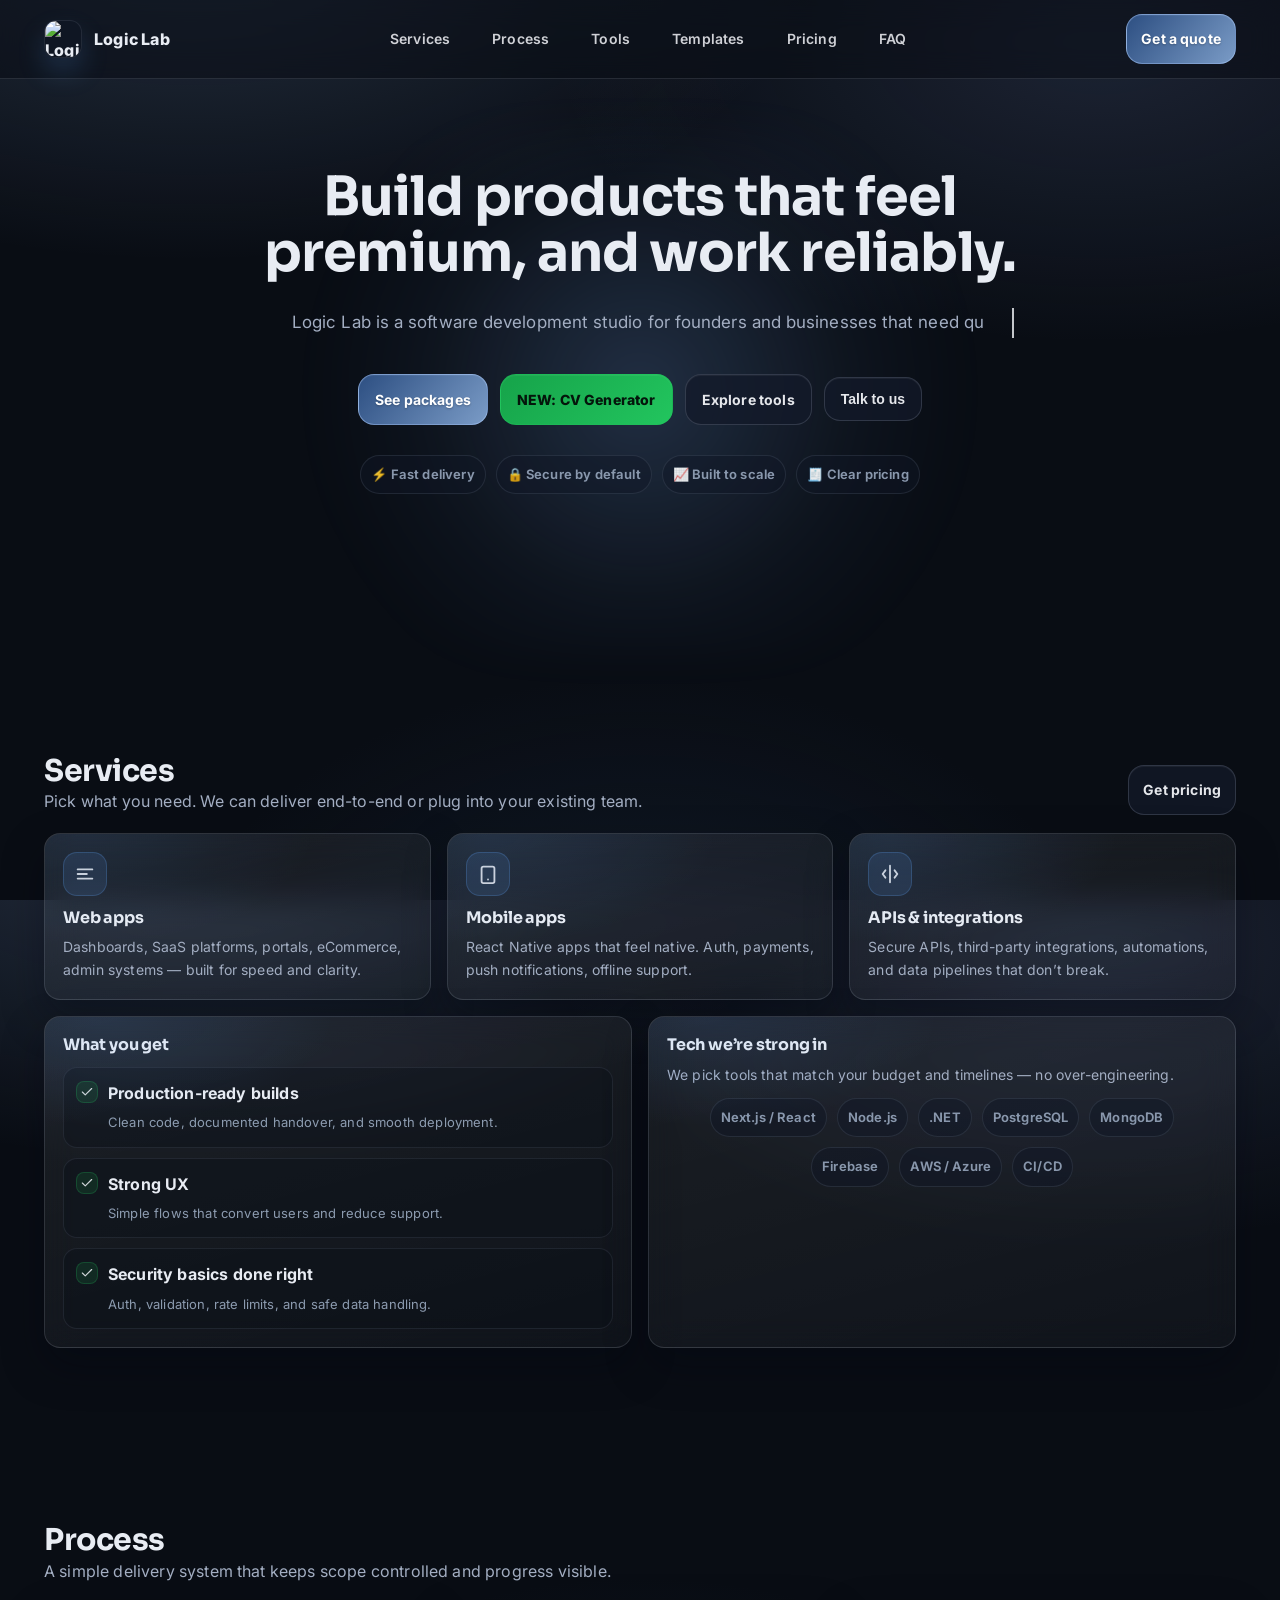
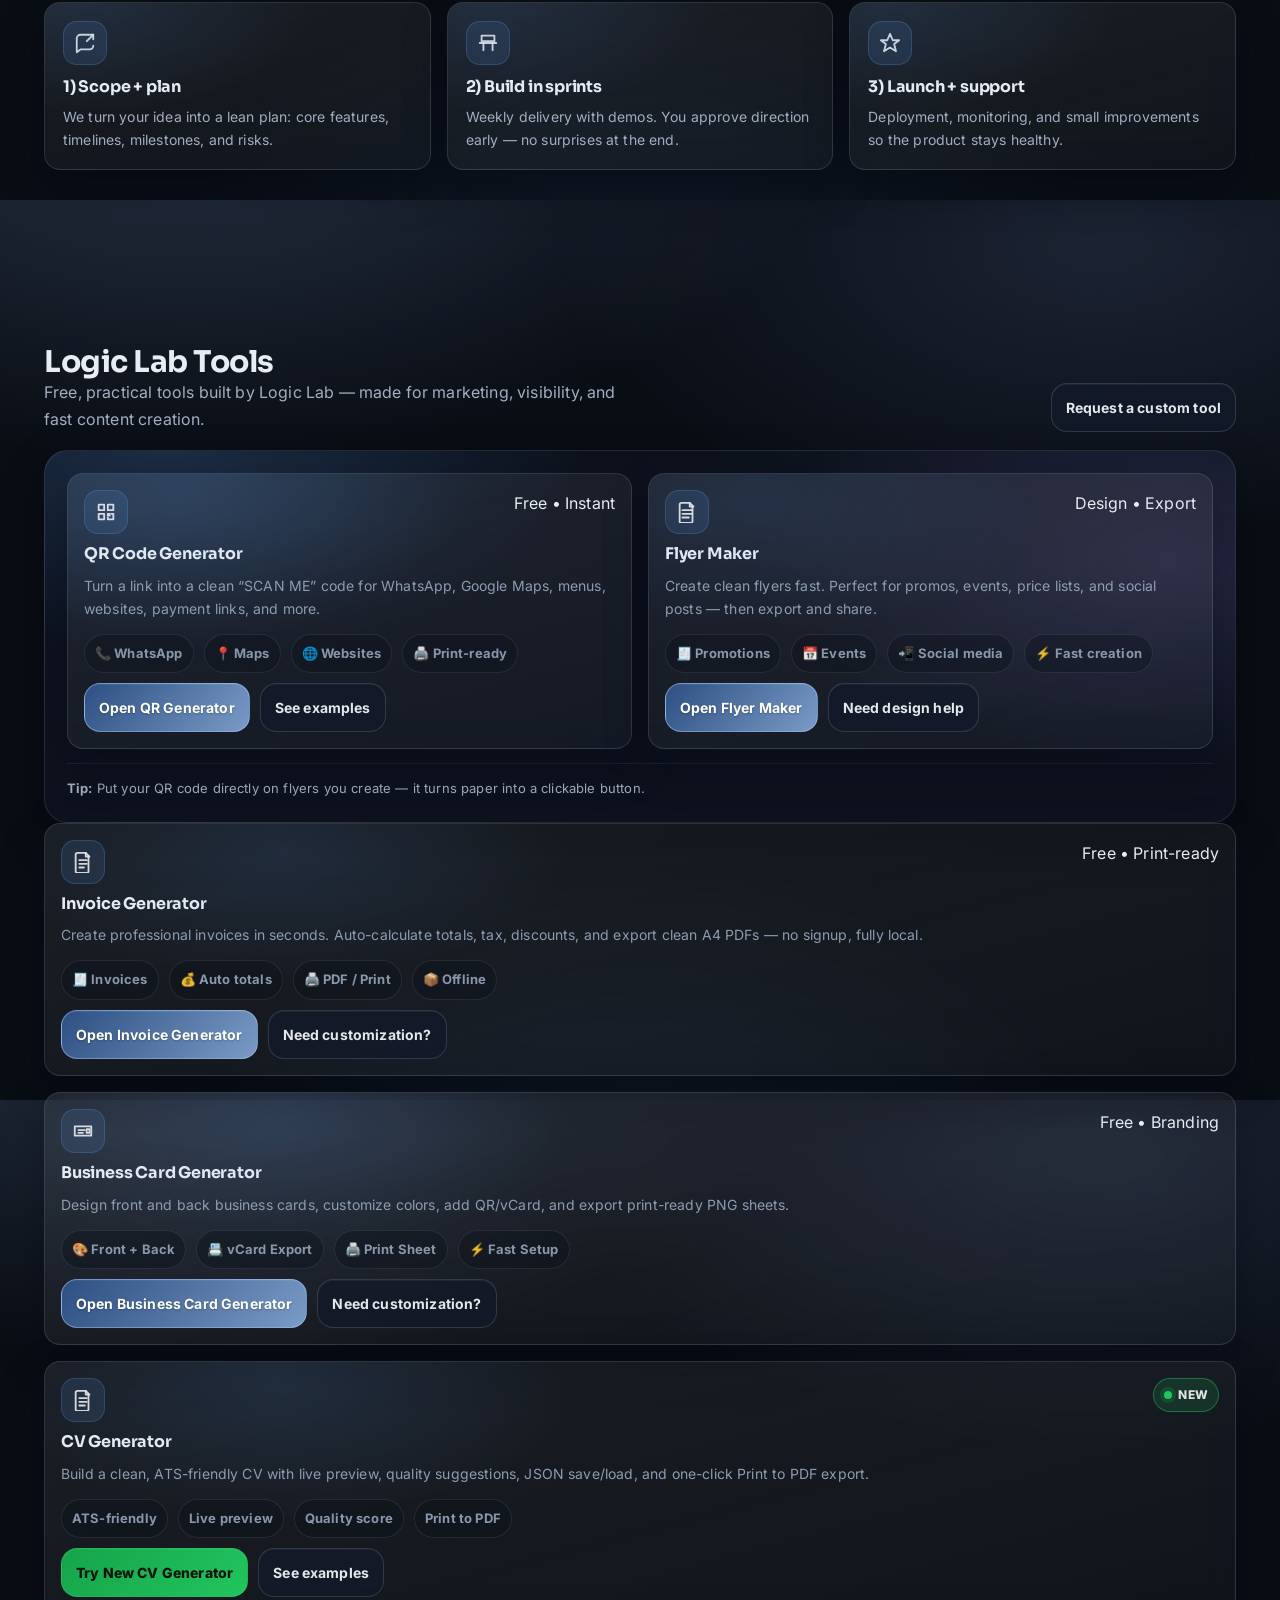
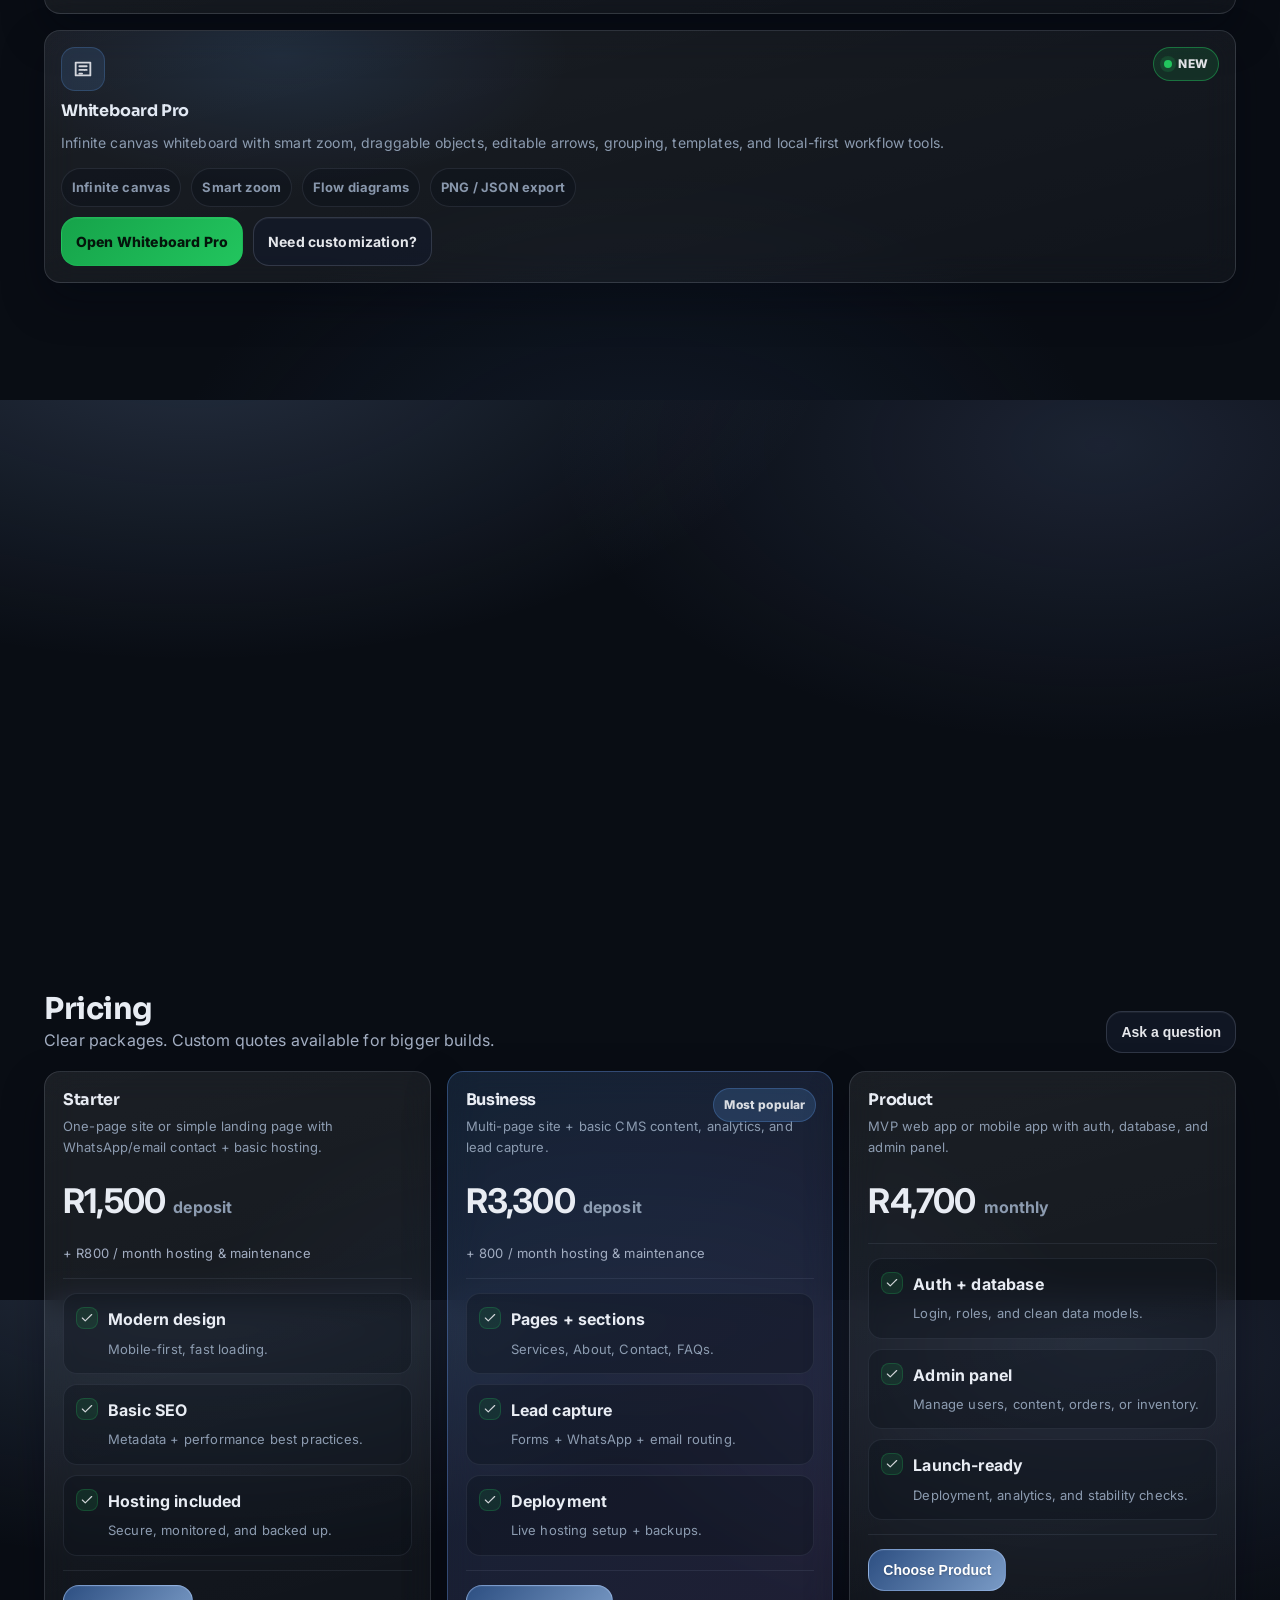
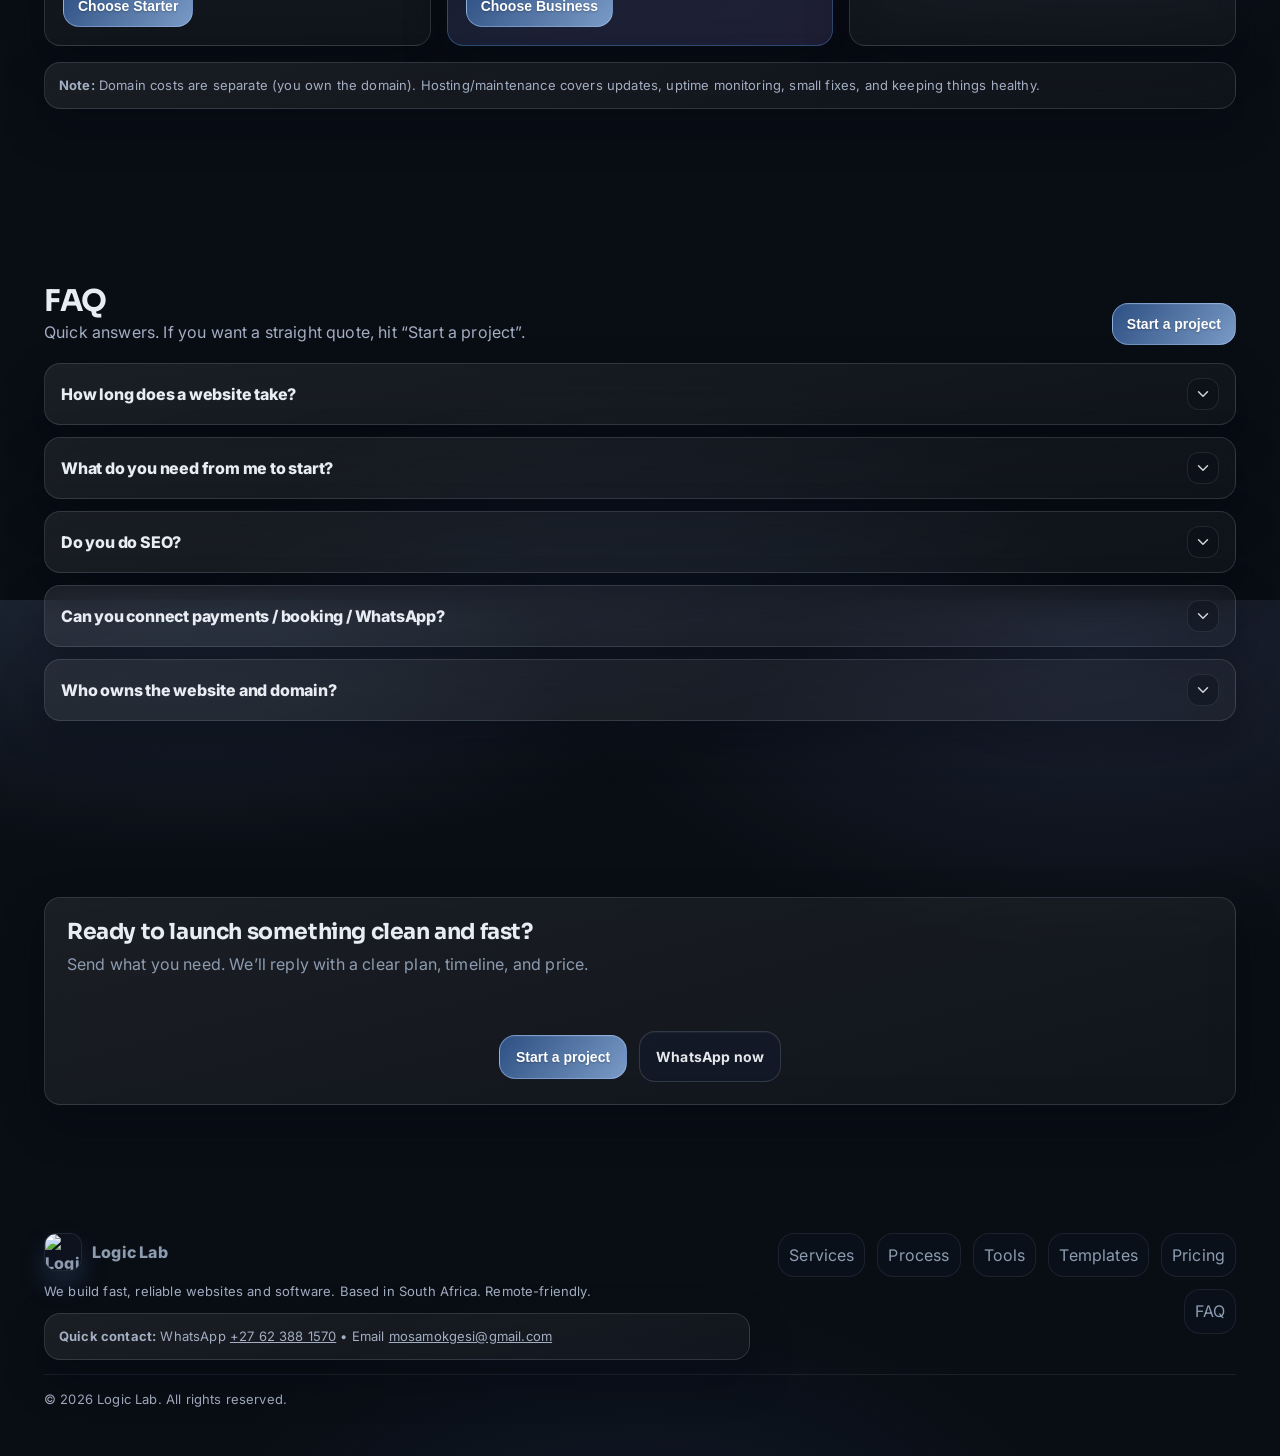
==== index.html @ 84f8769a "index" ====
<!doctype html>
<html lang="en">
<head>
  <meta charset="UTF-8" />
  <meta name="viewport" content="width=device-width, initial-scale=1" />
  <meta name="theme-color" content="#0b0f19" />
  <title>Logic Lab | Software Development Studio</title>

  <link rel="icon" type="image/png" href="favicon.ico">

  <!-- Google AdSense (MERGED) -->
  <script async src="https://pagead2.googlesyndication.com/pagead/js/adsbygoogle.js?client=ca-pub-5622407838304076"
    crossorigin="anonymous"></script>

  <meta name="description" content="Logic Lab is a software development studio building fast, reliable web and mobile products for growing businesses." />

  <!-- Open Graph -->
  <meta property="og:title" content="Logic Lab | Software Development Studio" />
  <meta property="og:description" content="We build fast, reliable web and mobile products for growing businesses." />
  <meta property="og:type" content="website" />
  <script>document.documentElement.classList.add('js');</script>

  <style>
    :root{
      --bg:#0b0f19;
      --card:#111827;
      --muted:#94a3b8;
      --text:#e5e7eb;
      --soft:#1f2937;
      --brand:#60a5fa;
      --brand2:#a78bfa;
      --ok:#22c55e;
      --warn:#f59e0b;
      --danger:#ef4444;
      --ring: rgba(96,165,250,.45);
      --shadow: 0 18px 40px rgba(0,0,0,.35);
      --shadow2: 0 10px 25px rgba(0,0,0,.28);
      --radius: 18px;
      --radius2: 24px;
      --max: 1120px;
    }

    *{box-sizing:border-box}
    html,body{height:100%}
    body{
      margin:0;
      font-family: ui-sans-serif, system-ui, -apple-system, Segoe UI, Roboto, Helvetica, Arial, "Apple Color Emoji", "Segoe UI Emoji";
      background:
        radial-gradient(1200px 700px at 10% -10%, rgba(96,165,250,.25), transparent 60%),
        radial-gradient(900px 600px at 110% 10%, rgba(167,139,250,.22), transparent 55%),
        radial-gradient(900px 600px at 50% 120%, rgba(34,197,94,.10), transparent 55%),
        var(--bg);
      color:var(--text);
      line-height:1.4;
      overflow-x:hidden;
    }

    a{color:inherit; text-decoration:none}
    .container{max-width:var(--max); margin:0 auto; padding:0 20px}

    /* Top bar */
    header{
      position:sticky; top:0; z-index:50;
      backdrop-filter: blur(12px);
      background: rgba(11,15,25,.55);
      border-bottom: 1px solid rgba(148,163,184,.12);
    }
    .nav{
      display:flex; align-items:center; justify-content:space-between;
      height:72px;
    }
    .brand{
      display:flex; align-items:center; gap:12px;
      font-weight:800;
      letter-spacing:.2px;
    }

    /* image logo (Logiclab.png) */
    .logo{
      width:38px; height:38px;
      border-radius:12px;
      overflow:hidden;
      display:block;
      box-shadow: 0 14px 28px rgba(96,165,250,.18);
      background: rgba(17,24,39,.55);
      border: 1px solid rgba(148,163,184,.14);
      object-fit: cover;
    }

    .navlinks{display:flex; align-items:center; gap:18px; color:rgba(229,231,235,.9)}
    .navlinks a{
      font-weight:600; font-size:14px;
      padding:10px 12px;
      border-radius:12px;
      transition: background .2s ease, color .2s ease;
    }
    .navlinks a:hover{background: rgba(148,163,184,.10)}
    .actions{display:flex; align-items:center; gap:10px}
    .btn{
      display:inline-flex; align-items:center; justify-content:center;
      gap:10px;
      padding:12px 14px;
      border-radius:14px;
      border:1px solid rgba(148,163,184,.18);
      background: rgba(17,24,39,.55);
      color:var(--text);
      font-weight:700;
      font-size:14px;
      cursor:pointer;
      transition: transform .12s ease, box-shadow .2s ease, border-color .2s ease, background .2s ease;
      user-select:none;
      -webkit-tap-highlight-color: transparent;
    }
    .btn:hover{transform: translateY(-1px); box-shadow: var(--shadow2); border-color: rgba(96,165,250,.35)}
    .btn:focus{outline:none; box-shadow: 0 0 0 4px var(--ring)}
    .btn.primary{
      border-color: rgba(96,165,250,.45);
      background: linear-gradient(135deg, #2563eb, #7c3aed);
      color: #ffffff;
      text-shadow: 0 1px 2px rgba(0,0,0,.25);
    }
    .btn.new{
      border-color: rgba(34,197,94,.45);
      background: linear-gradient(135deg, #16a34a, #22c55e);
      color:#04150b;
      font-weight:800;
    }
    .new-badge{
      display:inline-flex;
      align-items:center;
      gap:6px;
      padding:6px 10px;
      border-radius:999px;
      border:1px solid rgba(34,197,94,.45);
      background: rgba(34,197,94,.14);
      color: rgba(229,231,235,.98);
      font-weight:800;
      font-size:12px;
      letter-spacing:.2px;
    }
    .new-badge::before{
      content:"";
      width:8px;
      height:8px;
      border-radius:999px;
      background: var(--ok);
      box-shadow: 0 0 0 4px rgba(34,197,94,.16);
    }
    .hamburger{display:none}

    /* Hero */
    .hero{padding:72px 0 44px}
    .hero-copy{
      max-width:900px;
      margin:0 auto;
      display:flex;
      flex-direction:column;
      align-items:center;
      text-align:center;
    }
    .kicker{
      display:inline-flex; align-items:center; gap:10px;
      padding:8px 12px;
      border:1px solid rgba(148,163,184,.16);
      border-radius:999px;
      background: rgba(17,24,39,.55);
      color: rgba(229,231,235,.92);
      font-weight:700;
      font-size:13px;
      width:fit-content;
      margin-bottom:20px;
    }
    .dot{
      width:8px; height:8px; border-radius:999px;
      background: var(--ok);
      box-shadow: 0 0 0 4px rgba(34,197,94,.12);
    }
    .hero-copy h1{
      margin:0;
      font-size: clamp(34px, 4.4vw, 54px);
      line-height:1.05;
      letter-spacing: -0.8px;
      width:100%;
      max-width:22ch;
      text-align:center;
    }
    .hero-copy .lead{
      margin:26px 0 0;
      font-size: 16px;
      color: rgba(148,163,184,.95);
      max-width: 68ch;
      width:100%;
      text-align:center;
    }
    .hero-cta{
      margin-top:36px;
      display:flex;
      flex-wrap:wrap;
      gap:12px;
      align-items:center;
      justify-content:center;
      width:100%;
    }
    .hero-cta .btn{padding:13px 16px}
    .js .hero-copy h1,
    .js .hero-copy .lead{
      visibility:hidden;
    }
    .js .hero-copy.typing-started h1{
      visibility:visible;
    }
    .js .hero-copy.lead-typing-started .lead{
      visibility:visible;
    }
    .typing-caret{
      border-right: 2px solid rgba(229,231,235,.85);
      padding-right: 2px;
      animation: caretBlink .9s step-end infinite;
    }
    @keyframes caretBlink{
      0%, 49%{ border-right-color: rgba(229,231,235,.85); }
      50%, 100%{ border-right-color: transparent; }
    }
    .trust{
      margin-top:30px;
      display:flex; flex-wrap:wrap; gap:10px;
      justify-content:center;
      width:100%;
      color: rgba(148,163,184,.92);
      font-weight:650;
      font-size:13px;
    }
    .chip{
      padding:8px 10px;
      border:1px solid rgba(148,163,184,.14);
      border-radius:999px;
      background: rgba(17,24,39,.45);
    }
    /* Sections */
    section{padding:56px 0}
    .section-head{display:flex; align-items:flex-end; justify-content:space-between; gap:16px; margin-bottom:18px}
    .section-head h2{margin:0; font-size: clamp(22px, 3vw, 30px); letter-spacing:-.5px}
    .section-head p{margin:0; color: rgba(148,163,184,.95); max-width:60ch}

    .grid-3{
      display:grid;
      grid-template-columns: repeat(3, 1fr);
      gap:16px;
    }
    .grid-2{display:grid; grid-template-columns: 1fr 1fr; gap:16px}

    .card{
      border-radius: var(--radius);
      border:1px solid rgba(148,163,184,.14);
      background: rgba(17,24,39,.55);
      box-shadow: var(--shadow2);
      padding:18px;
      position:relative;
      overflow:hidden;
    }
    .card:before{
      content:"";
      position:absolute; inset:-1px;
      background: radial-gradient(420px 200px at 10% 0%, rgba(96,165,250,.12), transparent 55%);
      pointer-events:none;
    }

    .icon{
      width:44px; height:44px;
      border-radius:14px;
      display:grid; place-items:center;
      background: rgba(96,165,250,.12);
      border: 1px solid rgba(96,165,250,.22);
      margin-bottom:12px;
    }
    .icon svg{width:22px; height:22px; fill:none; stroke: rgba(229,231,235,.9); stroke-width:2; stroke-linecap:round; stroke-linejoin:round}
    .card h3{margin:0 0 8px; font-size:16px; letter-spacing:-.2px}
    .card p{margin:0; color: rgba(148,163,184,.95); font-size:14px}

    .list{display:grid; gap:10px; margin-top:12px;}
    .li{
      display:flex; gap:10px; align-items:flex-start;
      padding:12px;
      border-radius: 14px;
      border:1px solid rgba(148,163,184,.12);
      background: rgba(11,15,25,.35);
    }
    .check{
      width:22px; height:22px;
      border-radius: 8px;
      display:grid; place-items:center;
      background: rgba(34,197,94,.12);
      border: 1px solid rgba(34,197,94,.22);
      flex: 0 0 auto;
      margin-top:1px;
    }
    .check svg{width:14px; height:14px; fill:none; stroke: rgba(229,231,235,.9); stroke-width:2; stroke-linecap:round; stroke-linejoin:round}
    .li b{display:block; margin-bottom:2px}
    .li span{color: rgba(148,163,184,.95); font-size:13px}

    /* Tools section */
    .tools-wrap{
      border-radius: var(--radius2);
      border: 1px solid rgba(148,163,184,.16);
      background:
        radial-gradient(700px 340px at 10% 0%, rgba(96,165,250,.18), transparent 60%),
        radial-gradient(700px 340px at 95% 30%, rgba(167,139,250,.16), transparent 60%),
        rgba(17,24,39,.55);
      box-shadow: var(--shadow);
      padding: 22px;
      overflow:hidden;
      position:relative;
    }
    .tool-card{
      border-radius: var(--radius2);
      border: 1px solid rgba(148,163,184,.14);
      background: rgba(11,15,25,.40);
      padding: 16px;
      display:flex;
      flex-direction:column;
      gap: 10px;
      position:relative;
      overflow:hidden;
      min-height: 220px;
    }
    .tool-card:before{
      content:"";
      position:absolute; inset:-1px;
      background: radial-gradient(480px 220px at 20% 10%, rgba(96,165,250,.12), transparent 60%);
      pointer-events:none;
    }
    .tool-top{
      display:flex; align-items:flex-start; justify-content:space-between; gap:12px;
      position:relative; z-index:1;
    }
    .tool-ico{
      width:44px; height:44px;
      border-radius:14px;
      display:grid; place-items:center;
      background: rgba(96,165,250,.12);
      border: 1px solid rgba(96,165,250,.22);
      flex: 0 0 auto;
    }
    .tool-ico svg{width:22px; height:22px; fill:none; stroke: rgba(229,231,235,.92); stroke-width:2; stroke-linecap:round; stroke-linejoin:round}
    .tool-title{margin:0; font-size:16px; letter-spacing:-.2px}
    .tool-desc{margin:0; color: rgba(148,163,184,.95); font-size:14px; position:relative; z-index:1}
    .tool-meta{
      display:flex; flex-wrap:wrap; gap:10px;
      color: rgba(148,163,184,.92);
      font-weight:700;
      font-size:13px;
      position:relative; z-index:1;
      margin-top: 4px;
    }
    .tool-pill{
      padding:8px 10px;
      border:1px solid rgba(148,163,184,.14);
      border-radius:999px;
      background: rgba(11,15,25,.35);
    }
    .tool-actions{
      display:flex; flex-wrap:wrap; gap:10px;
      margin-top:auto;
      position:relative; z-index:1;
    }

    /* Pricing */
    .pricing{display:grid; grid-template-columns: repeat(3, 1fr); gap:16px;}
    .price{
      padding:18px;
      border-radius: var(--radius2);
      border: 1px solid rgba(148,163,184,.14);
      background: rgba(17,24,39,.55);
      box-shadow: var(--shadow);
      position:relative;
      overflow:hidden;
    }
    .price.featured{
      border-color: rgba(96,165,250,.32);
      background: linear-gradient(135deg, rgba(96,165,250,.14), rgba(167,139,250,.14));
    }
    .badge{
      position:absolute;
      top:16px; right:16px;
      padding:6px 10px;
      border-radius: 999px;
      background: rgba(96,165,250,.18);
      border:1px solid rgba(96,165,250,.26);
      font-weight:800;
      font-size:12px;
      color: rgba(229,231,235,.95);
    }
    .price h3{margin:0 0 6px; font-size:16px}
    .price p{margin:0 0 14px; color: rgba(148,163,184,.95); font-size:13px}
    .money{display:flex; align-items:baseline; gap:8px; margin:0 0 14px}
    .money strong{font-size:34px; letter-spacing:-.8px}
    .money em{font-style:normal; color: rgba(148,163,184,.95); font-weight:700}
    .divider{height:1px; background: rgba(148,163,184,.12); margin:14px 0}

    /* FAQ */
    details{
      border-radius: var(--radius);
      border:1px solid rgba(148,163,184,.14);
      background: rgba(17,24,39,.50);
      box-shadow: var(--shadow2);
      padding: 14px 16px;
    }
    details + details{margin-top:12px}
    summary{
      cursor:pointer;
      list-style:none;
      display:flex;
      align-items:center;
      justify-content:space-between;
      gap:12px;
      font-weight:800;
      letter-spacing:-.2px;
    }
    summary::-webkit-details-marker{display:none}
    .faq-a{
      margin-top:10px;
      color: rgba(148,163,184,.95);
      font-size:14px;
      line-height:1.55;
    }
    .chev{
      width:32px; height:32px;
      border-radius:12px;
      display:grid; place-items:center;
      border:1px solid rgba(148,163,184,.14);
      background: rgba(11,15,25,.35);
      flex:0 0 auto;
      transition: transform .2s ease;
    }
    details[open] .chev{transform: rotate(180deg)}

    /* CTA */
    .cta{
      border-radius: var(--radius2);
      border: 1px solid rgba(148,163,184,.16);
      background:
        radial-gradient(700px 340px at 10% 0%, rgba(96,165,250,.20), transparent 60%),
        radial-gradient(700px 340px at 95% 20%, rgba(167,139,250,.18), transparent 60%),
        rgba(17,24,39,.55);
      box-shadow: var(--shadow);
      padding: 22px;
      display:flex;
      gap:18px;
      align-items:center;
      justify-content:space-between;
      flex-wrap:wrap;
    }
    .cta h2{margin:0; font-size:22px; letter-spacing:-.4px}
    .cta p{margin:6px 0 0; color: rgba(148,163,184,.95); max-width:60ch}

    /* Contact modal */
    .backdrop{position:fixed; inset:0; background: rgba(0,0,0,.55); display:none; align-items:center; justify-content:center; padding: 18px; z-index: 100;}
    .modal{width:min(560px, 100%); border-radius: var(--radius2); border: 1px solid rgba(148,163,184,.18); background: rgba(11,15,25,.92); box-shadow: var(--shadow); overflow:hidden;}
    .modal-top{padding:14px 16px; display:flex; align-items:center; justify-content:space-between; border-bottom: 1px solid rgba(148,163,184,.12); background: rgba(17,24,39,.55);}
    .modal-top b{font-size:14px}
    .modal-body{padding:16px}
    form{display:grid; gap:12px;}
    label{font-weight:700; font-size:13px; color: rgba(229,231,235,.9)}
    input, textarea, select{width:100%; padding:12px 12px; border-radius: 14px; border: 1px solid rgba(148,163,184,.18); background: rgba(17,24,39,.45); color: var(--text); font-size:14px; outline:none;}
    input:focus, textarea:focus, select:focus{box-shadow: 0 0 0 4px var(--ring); border-color: rgba(96,165,250,.35)}
    textarea{min-height:120px; resize:vertical}
    .modal-actions{display:flex; gap:10px; flex-wrap:wrap}

    /* Mobile menu */
    .menu-sheet{position:fixed; inset:0; display:none; z-index: 90;}
    .menu-sheet .shade{position:absolute; inset:0; background: rgba(0,0,0,.55);}
    .menu-sheet .panel{
      position:absolute; top:0; right:0; height:100%;
      width:min(380px, 88vw);
      border-left: 1px solid rgba(148,163,184,.14);
      background: rgba(11,15,25,.92);
      backdrop-filter: blur(12px);
      padding: 14px;
      display:flex;
      flex-direction:column;
      gap:10px;
      box-shadow: var(--shadow);
    }
    .menu-head{display:flex; align-items:center; justify-content:space-between; padding: 10px 8px; border-bottom: 1px solid rgba(148,163,184,.12);}
    .menu-links{display:grid; gap:10px; padding: 8px}
    .menu-links a{padding: 12px 12px; border-radius: 14px; border:1px solid rgba(148,163,184,.12); background: rgba(17,24,39,.40); font-weight:800; color: rgba(229,231,235,.95);}
    .menu-links a:hover{border-color: rgba(96,165,250,.30)}
    .menu-actions{display:flex; flex-wrap:wrap; gap:10px; padding: 8px}

    /* Footer */
    footer{padding:40px 0 46px; color: rgba(148,163,184,.95)}
    .footer-grid{display:grid; grid-template-columns: 1.2fr .8fr; gap:16px; align-items:start}
    .small{font-size:13px; color: rgba(148,163,184,.92)}
    .footlinks{display:flex; gap:12px; flex-wrap:wrap; justify-content:flex-end}
    .footlinks a{padding:8px 10px; border-radius:12px; border:1px solid rgba(148,163,184,.12); background: rgba(17,24,39,.35)}
    .note{margin-top:10px; border:1px dashed rgba(148,163,184,.18); border-radius: 14px; padding: 12px 14px; background: rgba(17,24,39,.28); color: rgba(148,163,184,.92); font-size: 13px;}

    /* Mobile */
    @media (max-width: 920px){
      .grid-3{grid-template-columns: 1fr;}
      .grid-2{grid-template-columns: 1fr;}
      .pricing{grid-template-columns: 1fr;}
      .section-head{flex-direction:column; align-items:flex-start}
      .footer-grid{grid-template-columns: 1fr;}
      .footlinks{justify-content:flex-start}
    }
    @media (max-width: 640px){
      .hero-cta{
        flex-direction:column;
        align-items:stretch;
        max-width: 360px;
      }
      .hero-cta .btn{
        width:100%;
        justify-content:center;
      }
    }
    @media (max-width: 720px){
      .navlinks{display:none}
      .hamburger{display:inline-flex}
    }
    @media (prefers-reduced-motion: reduce){
      *{scroll-behavior:auto !important; transition:none !important; animation:none !important}
      .typing-caret{border-right:none;}
    }
</style>
  <link rel="preconnect" href="https://fonts.googleapis.com">
  <link rel="preconnect" href="https://fonts.gstatic.com" crossorigin>
  <link href="https://fonts.googleapis.com/css2?family=Inter:wght@400;500;600;700;800&family=Sora:wght@600;700;800&display=swap" rel="stylesheet">
  <link rel="stylesheet" href="premium-theme.css">
  <script src="premium-ui.js" defer></script>
</head>

<body>
  <header>
    <div class="container">
      <div class="nav">
        <a class="brand" href="#top" aria-label="Logic Lab">
          <img class="logo" src="Logiclab.png" alt="Logic Lab logo" />
          <span>Logic Lab</span>
        </a>

        <nav class="navlinks" aria-label="Primary">
          <a href="#services">Services</a>
          <a href="#process">Process</a>
          <a href="#tools">Tools</a>
          <a href="#templates">Templates</a>
          <a href="#pricing">Pricing</a>
          <a href="#faq">FAQ</a>
        </nav>

        <div class="actions">
          <a class="btn primary" href="https://wa.me/27623881570" target="_blank" rel="noreferrer">Get a quote</a>
          <button class="btn hamburger" id="menuBtn" type="button" aria-label="Open menu">Menu</button>
        </div>
      </div>
    </div>
  </header>

  <!-- Mobile menu -->
  <div class="menu-sheet" id="menuSheet" aria-hidden="true">
    <div class="shade" id="menuShade" aria-hidden="true"></div>
    <div class="panel" role="dialog" aria-label="Menu" aria-modal="true">
      <div class="menu-head">
        <b>Menu</b>
        <button class="btn" id="menuClose" type="button">Close</button>
      </div>

      <div class="menu-links" aria-label="Menu links">
        <a href="#services" class="m-link">Services</a>
        <a href="#process" class="m-link">Process</a>
        <a href="#tools" class="m-link">Logic Lab Tools</a>
        <a href="#templates" class="m-link">Templates</a>
        <a href="#pricing" class="m-link">Pricing</a>
        <a href="#faq" class="m-link">FAQ</a>
      </div>

      <div class="menu-actions">
        <a class="btn primary" href="https://wa.me/27623881570" target="_blank" rel="noreferrer">WhatsApp</a>
        <button class="btn" type="button" id="openContactMenu">Start a project</button>
      </div>

      <div class="note">
        Tip: Pick a package and hit <b>Choose</b> — the message will be prefilled for speed.
      </div>
    </div>
  </div>

  <main id="top">
    <div class="container">
      <section class="hero">
        <div class="hero-copy">
          <h1>Build products that feel premium, and work reliably.</h1>
          <p class="lead">
            Logic Lab is a software development studio for founders and businesses that need quality.
            We design, build, and ship web apps, mobile apps, and APIs with speed and discipline.
          </p>

          <div class="hero-cta">
            <a class="btn primary" href="#pricing">See packages</a>
            <a class="btn new" href="CV Gen.html">NEW: CV Generator</a>
            <a class="btn" href="#tools">Explore tools</a>
            <button class="btn" type="button" id="openContact1">Talk to us</button>
          </div>

          <div class="trust" aria-label="Highlights">
            <span class="chip">⚡ Fast delivery</span>
            <span class="chip">🔒 Secure by default</span>
            <span class="chip">📈 Built to scale</span>
            <span class="chip">🧾 Clear pricing</span>
          </div>
        </div>
      </section>

      <section id="services">
        <div class="section-head">
          <div>
            <h2>Services</h2>
            <p>Pick what you need. We can deliver end-to-end or plug into your existing team.</p>
          </div>
          <a class="btn" href="#pricing">Get pricing</a>
        </div>

        <div class="grid-3">
          <div class="card">
            <div class="icon" aria-hidden="true"><svg viewBox="0 0 24 24"><path d="M4 7h16M4 12h10M4 17h16"/></svg></div>
            <h3>Web apps</h3>
            <p>Dashboards, SaaS platforms, portals, eCommerce, admin systems — built for speed and clarity.</p>
          </div>
          <div class="card">
            <div class="icon" aria-hidden="true"><svg viewBox="0 0 24 24"><path d="M12 18h.01"/><path d="M7 4h10a2 2 0 0 1 2 2v14a2 2 0 0 1-2 2H7a2 2 0 0 1-2-2V6a2 2 0 0 1 2-2Z"/></svg></div>
            <h3>Mobile apps</h3>
            <p>React Native apps that feel native. Auth, payments, push notifications, offline support.</p>
          </div>
          <div class="card">
            <div class="icon" aria-hidden="true"><svg viewBox="0 0 24 24"><path d="M12 3v18"/><path d="M7 8l-3 4 3 4"/><path d="M17 8l3 4-3 4"/></svg></div>
            <h3>APIs & integrations</h3>
            <p>Secure APIs, third-party integrations, automations, and data pipelines that don’t break.</p>
          </div>
        </div>

        <div class="grid-2" style="margin-top:16px">
          <div class="card">
            <h3>What you get</h3>
            <div class="list">
              <div class="li"><span class="check" aria-hidden="true"><svg viewBox="0 0 24 24"><path d="M20 6 9 17l-5-5"/></svg></span><div><b>Production-ready builds</b><span>Clean code, documented handover, and smooth deployment.</span></div></div>
              <div class="li"><span class="check" aria-hidden="true"><svg viewBox="0 0 24 24"><path d="M20 6 9 17l-5-5"/></svg></span><div><b>Strong UX</b><span>Simple flows that convert users and reduce support.</span></div></div>
              <div class="li"><span class="check" aria-hidden="true"><svg viewBox="0 0 24 24"><path d="M20 6 9 17l-5-5"/></svg></span><div><b>Security basics done right</b><span>Auth, validation, rate limits, and safe data handling.</span></div></div>
            </div>
          </div>
          <div class="card">
            <h3>Tech we’re strong in</h3>
            <p>We pick tools that match your budget and timelines — no over-engineering.</p>
            <div class="trust" style="margin-top:12px">
              <span class="chip">Next.js / React</span>
              <span class="chip">Node.js</span>
              <span class="chip">.NET</span>
              <span class="chip">PostgreSQL</span>
              <span class="chip">MongoDB</span>
              <span class="chip">Firebase</span>
              <span class="chip">AWS / Azure</span>
              <span class="chip">CI/CD</span>
            </div>
          </div>
        </div>
      </section>

      <section id="process">
        <div class="section-head">
          <div>
            <h2>Process</h2>
            <p>A simple delivery system that keeps scope controlled and progress visible.</p>
          </div>
        </div>

        <div class="grid-3">
          <div class="card">
            <div class="icon" aria-hidden="true"><svg viewBox="0 0 24 24"><path d="M21 15a4 4 0 0 1-4 4H7l-4 3V7a4 4 0 0 1 4-4h8"/><path d="M16 3h5v5"/><path d="M21 3l-7 7"/></svg></div>
            <h3>1) Scope + plan</h3>
            <p>We turn your idea into a lean plan: core features, timelines, milestones, and risks.</p>
          </div>
          <div class="card">
            <div class="icon" aria-hidden="true"><svg viewBox="0 0 24 24"><path d="M3 12h18"/><path d="M7 12v8"/><path d="M17 12v8"/><path d="M5 4h14v6H5z"/></svg></div>
            <h3>2) Build in sprints</h3>
            <p>Weekly delivery with demos. You approve direction early — no surprises at the end.</p>
          </div>
          <div class="card">
            <div class="icon" aria-hidden="true"><svg viewBox="0 0 24 24"><path d="M12 2l3 7h7l-5.5 4.2L18.5 21 12 16.8 5.5 21 7.5 13.2 2 9h7z"/></svg></div>
            <h3>3) Launch + support</h3>
            <p>Deployment, monitoring, and small improvements so the product stays healthy.</p>
          </div>
        </div>
      </section>

      <section id="tools">
        <div class="section-head">
          <div>
            <h2>Logic Lab Tools</h2>
            <p>Free, practical tools built by Logic Lab — made for marketing, visibility, and fast content creation.</p>
          </div>
          <a class="btn" href="https://wa.me/27623881570?text=Hi%20Logic%20Lab%20%E2%9C%8B%0A%0AI%20want%20a%20custom%20tool%20for%20my%20business.%20Can%20we%20talk%3F" target="_blank" rel="noreferrer">Request a custom tool</a>
        </div>

        <div class="tools-wrap">
          <div class="grid-2">
<div class="tool-card">
  <div class="tool-top">
                <div class="tool-ico" aria-hidden="true">
                  <svg viewBox="0 0 24 24">
                    <path d="M4 4h6v6H4z"/><path d="M14 4h6v6h-6z"/><path d="M4 14h6v6H4z"/>
                    <path d="M14 14h2v2h-2z"/><path d="M18 14h2v6h-6v-2"/>
                  </svg>
                </div>
                <span class="tag">Free • Instant</span>
              </div>

              <h3 class="tool-title">QR Code Generator</h3>
              <p class="tool-desc">Turn a link into a clean “SCAN ME” code for WhatsApp, Google Maps, menus, websites, payment links, and more.</p>

              <div class="tool-meta" aria-label="QR tool highlights">
                <span class="tool-pill">📞 WhatsApp</span>
                <span class="tool-pill">📍 Maps</span>
                <span class="tool-pill">🌐 Websites</span>
                <span class="tool-pill">🖨️ Print-ready</span>
              </div>

              <div class="tool-actions">
                <a class="btn primary" href="qr-code.html">Open QR Generator</a>
                <a class="btn" href="#templates">See examples</a>
              </div>
            </div>

            <div class="tool-card">
              <div class="tool-top">
                <div class="tool-ico" aria-hidden="true">
                  <svg viewBox="0 0 24 24">
                    <path d="M6 2h9l3 3v17a2 2 0 0 1-2 2H6a2 2 0 0 1-2-2V4a2 2 0 0 1 2-2Z"/>
                    <path d="M15 2v4h4"/>
                    <path d="M7 10h10"/><path d="M7 14h10"/><path d="M7 18h7"/>
                  </svg>
                </div>
                <span class="tag">Design • Export</span>
              </div>

              <h3 class="tool-title">Flyer Maker</h3>
              <p class="tool-desc">Create clean flyers fast. Perfect for promos, events, price lists, and social posts — then export and share.</p>

              <div class="tool-meta" aria-label="Flyer tool highlights">
                <span class="tool-pill">🧾 Promotions</span>
                <span class="tool-pill">📅 Events</span>
                <span class="tool-pill">📲 Social media</span>
                <span class="tool-pill">⚡ Fast creation</span>
              </div>

              <div class="tool-actions">
                <a class="btn primary" href="FlyerMaker.html">Open Flyer Maker</a>
                <a class="btn" href="https://wa.me/27623881570?text=Hi%20Logic%20Lab%20%E2%9C%8B%0A%0AI%20need%20a%20flyer%20design%20help.%20Here%E2%80%99s%20my%20business%20and%20what%20I%20want%3A%0A" target="_blank" rel="noreferrer">Need design help</a>
              </div>
            </div>
          </div>

          <div class="divider"></div>
          <div class="small"><b>Tip:</b> Put your QR code directly on flyers you create — it turns paper into a clickable button.</div>
        </div>

        <div class="tool-card">
  <div class="tool-top">
    <div class="tool-ico" aria-hidden="true">
      <svg viewBox="0 0 24 24">
        <path d="M6 2h9l3 3v17a2 2 0 0 1-2 2H6a2 2 0 0 1-2-2V4a2 2 0 0 1 2-2z"/>
        <path d="M15 2v4h4"/>
        <path d="M8 10h8"/>
        <path d="M8 14h8"/>
        <path d="M8 18h5"/>
      </svg>
    </div>
    <span class="tag">Free • Print-ready</span>
  </div>

  <h3 class="tool-title">Invoice Generator</h3>
  <p class="tool-desc">
    Create professional invoices in seconds. Auto-calculate totals, tax, discounts,
    and export clean A4 PDFs — no signup, fully local.
  </p>

  <div class="tool-meta" aria-label="Invoice tool highlights">
    <span class="tool-pill">🧾 Invoices</span>
    <span class="tool-pill">💰 Auto totals</span>
    <span class="tool-pill">🖨️ PDF / Print</span>
    <span class="tool-pill">📦 Offline</span>
  </div>

  <div class="tool-actions">
    <a class="btn primary" href="InvoiceGenerator.html">Open Invoice Generator</a>
    <a class="btn" href="#pricing">Need customization?</a>
  </div>
</div>

<div class="tool-card" style="margin-top:16px;">
  <div class="tool-top">
    <div class="tool-ico" aria-hidden="true">
      <svg viewBox="0 0 24 24">
        <path d="M3 7h18v10H3z"/>
        <path d="M7 11h7"/>
        <path d="M7 14h5"/>
        <path d="M16 10h3v4h-3z"/>
      </svg>
    </div>
    <span class="tag">Free • Branding</span>
  </div>

  <h3 class="tool-title">Business Card Generator</h3>
  <p class="tool-desc">
    Design front and back business cards, customize colors, add QR/vCard, and export print-ready PNG sheets.
  </p>

  <div class="tool-meta" aria-label="Business card tool highlights">
    <span class="tool-pill">🎨 Front + Back</span>
    <span class="tool-pill">📇 vCard Export</span>
    <span class="tool-pill">🖨️ Print Sheet</span>
    <span class="tool-pill">⚡ Fast Setup</span>
  </div>

  <div class="tool-actions">
    <a class="btn primary" href="BusinessCard/BusinessCardGen.html">Open Business Card Generator</a>
    <a class="btn" href="#pricing">Need customization?</a>
  </div>
</div>

<div class="tool-card" style="margin-top:16px;">
  <div class="tool-top">
    <div class="tool-ico" aria-hidden="true">
      <svg viewBox="0 0 24 24">
        <path d="M6 2h9l3 3v17a2 2 0 0 1-2 2H6a2 2 0 0 1-2-2V4a2 2 0 0 1 2-2z"/>
        <path d="M15 2v4h4"/>
        <path d="M8 10h8"/>
        <path d="M8 14h8"/>
        <path d="M8 18h6"/>
      </svg>
    </div>
    <span class="new-badge">NEW</span>
  </div>

  <h3 class="tool-title">CV Generator</h3>
  <p class="tool-desc">
    Build a clean, ATS-friendly CV with live preview, quality suggestions, JSON save/load, and one-click Print to PDF export.
  </p>

  <div class="tool-meta" aria-label="CV generator tool highlights">
    <span class="tool-pill">ATS-friendly</span>
    <span class="tool-pill">Live preview</span>
    <span class="tool-pill">Quality score</span>
    <span class="tool-pill">Print to PDF</span>
  </div>

  <div class="tool-actions">
    <a class="btn new" href="CV Gen.html">Try New CV Generator</a>
    <a class="btn" href="#templates">See examples</a>
  </div>
</div>

<div class="tool-card" style="margin-top:16px;">
  <div class="tool-top">
    <div class="tool-ico" aria-hidden="true">
      <svg viewBox="0 0 24 24">
        <path d="M4 5h16v14H4z"/>
        <path d="M8 9h8"/>
        <path d="M8 13h5"/>
        <path d="M14 13h2"/>
        <path d="M8 17h3"/>
      </svg>
    </div>
    <span class="new-badge">NEW</span>
  </div>

  <h3 class="tool-title">Whiteboard Pro</h3>
  <p class="tool-desc">
    Infinite canvas whiteboard with smart zoom, draggable objects, editable arrows, grouping, templates, and local-first workflow tools.
  </p>

  <div class="tool-meta" aria-label="Whiteboard tool highlights">
    <span class="tool-pill">Infinite canvas</span>
    <span class="tool-pill">Smart zoom</span>
    <span class="tool-pill">Flow diagrams</span>
    <span class="tool-pill">PNG / JSON export</span>
  </div>

  <div class="tool-actions">
    <a class="btn new" href="whiteboard 2.html">Open Whiteboard Pro</a>
    <a class="btn" href="#pricing">Need customization?</a>
  </div>
</div>


      </section>

      <section id="templates">
        <div class="section-head">
          <div>
            <h2>Website Templates</h2>
            <p>Ready-made templates you can launch fast. Click any card to view a live demo.</p>
          </div>
          <button class="btn" type="button" id="openContact3">Start a project</button>
        </div>

        <div class="grid-3">
          <a class="card" href="Modern Saloon/Modern Saloon.html">
            <h3>Modern Salon</h3>
            <p>Clean, high-end salon layout with services, bookings, and WhatsApp link.</p>
            <div class="divider"></div>
            <p class="small"><b>Best for:</b> Hair salons, beauty studios, nail bars.</p>
          </a>

          <a class="card" href="Bar/bar.html">
            <h3>Premium Bar & Lounge</h3>
            <p>Dark, stylish bar design with menu, events, and reservations.</p>
            <div class="divider"></div>
            <p class="small"><b>Best for:</b> Bars, lounges, rooftop venues.</p>
          </a>

          <a class="card" href="Landing Page/Landingpage.html">
            <h3>Simple Landing Page</h3>
            <p>One-page site for new venues with WhatsApp, hours, and directions.</p>
            <div class="divider"></div>
            <p class="small"><b>Best for:</b> New businesses, pop-ups, small teams.</p>
          </a>

        </div>

        <div class="divider"></div>

        <div class="card" style="display:flex; align-items:center; justify-content:space-between; gap:14px; flex-wrap:wrap">
          <div>
            <h3 style="margin:0 0 6px">Want your tools integrated into a custom website?</h3>
            <p style="margin:0; color: rgba(148,163,184,.95)">We can build a “Tools” area on your site with custom branding, analytics, and lead capture.</p>
          </div>
          <a class="btn primary" href="#tools">Explore Tools</a>
        </div>
      </section>

      <section id="pricing">
        <div class="section-head">
          <div>
            <h2>Pricing</h2>
            <p>Clear packages. Custom quotes available for bigger builds.</p>
          </div>
          <button class="btn" type="button" id="openContactPricing">Ask a question</button>
        </div>

        <div class="pricing">
          <div class="price">
            <h3>Starter</h3>
            <p>One-page site or simple landing page with WhatsApp/email contact + basic hosting.</p>
            <div class="money"><strong>R1,500</strong><em>deposit</em></div>
            <div class="small" style="margin:6px 0 10px">+ R800 / month hosting & maintenance</div>
            <div class="divider"></div>
            <div class="list">
              <div class="li"><span class="check" aria-hidden="true"><svg viewBox="0 0 24 24"><path d="M20 6 9 17l-5-5"/></svg></span><div><b>Modern design</b><span>Mobile-first, fast loading.</span></div></div>
              <div class="li"><span class="check" aria-hidden="true"><svg viewBox="0 0 24 24"><path d="M20 6 9 17l-5-5"/></svg></span><div><b>Basic SEO</b><span>Metadata + performance best practices.</span></div></div>
              <div class="li"><span class="check" aria-hidden="true"><svg viewBox="0 0 24 24"><path d="M20 6 9 17l-5-5"/></svg></span><div><b>Hosting included</b><span>Secure, monitored, and backed up.</span></div></div>
            </div>
            <div class="divider"></div>
            <button class="btn primary" type="button" data-plan="Starter">Choose Starter</button>
          </div>

          <div class="price featured">
            <span class="badge">Most popular</span>
            <h3>Business</h3>
            <p>Multi-page site + basic CMS content, analytics, and lead capture.</p>
            <div class="money"><strong>R3,300</strong><em>deposit</em></div>
            <div class="small" style="margin:6px 0 10px">+ 800 / month hosting & maintenance</div>
            <div class="divider"></div>
            <div class="list">
              <div class="li"><span class="check" aria-hidden="true"><svg viewBox="0 0 24 24"><path d="M20 6 9 17l-5-5"/></svg></span><div><b>Pages + sections</b><span>Services, About, Contact, FAQs.</span></div></div>
              <div class="li"><span class="check" aria-hidden="true"><svg viewBox="0 0 24 24"><path d="M20 6 9 17l-5-5"/></svg></span><div><b>Lead capture</b><span>Forms + WhatsApp + email routing.</span></div></div>
              <div class="li"><span class="check" aria-hidden="true"><svg viewBox="0 0 24 24"><path d="M20 6 9 17l-5-5"/></svg></span><div><b>Deployment</b><span>Live hosting setup + backups.</span></div></div>
            </div>
            <div class="divider"></div>
            <button class="btn primary" type="button" data-plan="Business">Choose Business</button>
          </div>

          <div class="price">
            <h3>Product</h3>
            <p>MVP web app or mobile app with auth, database, and admin panel.</p>
            <div class="money"><strong>R4,700</strong><em>monthly</em></div>
            <div class="divider"></div>
            <div class="list">
              <div class="li"><span class="check" aria-hidden="true"><svg viewBox="0 0 24 24"><path d="M20 6 9 17l-5-5"/></svg></span><div><b>Auth + database</b><span>Login, roles, and clean data models.</span></div></div>
              <div class="li"><span class="check" aria-hidden="true"><svg viewBox="0 0 24 24"><path d="M20 6 9 17l-5-5"/></svg></span><div><b>Admin panel</b><span>Manage users, content, orders, or inventory.</span></div></div>
              <div class="li"><span class="check" aria-hidden="true"><svg viewBox="0 0 24 24"><path d="M20 6 9 17l-5-5"/></svg></span><div><b>Launch-ready</b><span>Deployment, analytics, and stability checks.</span></div></div>
            </div>
            <div class="divider"></div>
            <button class="btn primary" type="button" data-plan="Product">Choose Product</button>
          </div>
        </div>

        <div class="note" style="margin-top:16px">
          <b>Note:</b> Domain costs are separate (you own the domain). Hosting/maintenance covers updates, uptime monitoring, small fixes, and keeping things healthy.
        </div>
      </section>

      <section id="faq">
        <div class="section-head">
          <div>
            <h2>FAQ</h2>
            <p>Quick answers. If you want a straight quote, hit “Start a project”.</p>
          </div>
          <button class="btn primary" type="button" id="openContactFaq">Start a project</button>
        </div>

        <details>
          <summary>
            How long does a website take?
            <span class="chev" aria-hidden="true">
              <svg viewBox="0 0 24 24" width="18" height="18" fill="none" stroke="rgba(229,231,235,.9)" stroke-width="2" stroke-linecap="round" stroke-linejoin="round">
                <path d="M6 9l6 6 6-6"/>
              </svg>
            </span>
          </summary>
          <div class="faq-a">Starter pages can be 2–5 days if content is ready. Business sites are usually 1–2 weeks. Product/MVP depends on scope, but we ship in weekly sprints with demos.</div>
        </details>

        <details>
          <summary>
            What do you need from me to start?
            <span class="chev" aria-hidden="true">
              <svg viewBox="0 0 24 24" width="18" height="18" fill="none" stroke="rgba(229,231,235,.9)" stroke-width="2" stroke-linecap="round" stroke-linejoin="round">
                <path d="M6 9l6 6 6-6"/>
              </svg>
            </span>
          </summary>
          <div class="faq-a">Business name, services, contact details, logo (if you have), and examples of websites you like. If you don’t have content, we can help structure it.</div>
        </details>

        <details>
          <summary>
            Do you do SEO?
            <span class="chev" aria-hidden="true">
              <svg viewBox="0 0 24 24" width="18" height="18" fill="none" stroke="rgba(229,231,235,.9)" stroke-width="2" stroke-linecap="round" stroke-linejoin="round">
                <path d="M6 9l6 6 6-6"/>
              </svg>
            </span>
          </summary>
          <div class="faq-a">Yes — we do the technical basics (metadata, structure, speed, mobile). Full SEO strategy/content is a bigger project, but we can quote it.</div>
        </details>

        <details>
          <summary>
            Can you connect payments / booking / WhatsApp?
            <span class="chev" aria-hidden="true">
              <svg viewBox="0 0 24 24" width="18" height="18" fill="none" stroke="rgba(229,231,235,.9)" stroke-width="2" stroke-linecap="round" stroke-linejoin="round">
                <path d="M6 9l6 6 6-6"/>
              </svg>
            </span>
          </summary>
          <div class="faq-a">Yes. WhatsApp CTAs are quick. Bookings and payments depend on the provider you choose (PayFast, Peach Payments, Yoco links, etc.). We integrate and test.</div>
        </details>

        <details>
          <summary>
            Who owns the website and domain?
            <span class="chev" aria-hidden="true">
              <svg viewBox="0 0 24 24" width="18" height="18" fill="none" stroke="rgba(229,231,235,.9)" stroke-width="2" stroke-linecap="round" stroke-linejoin="round">
                <path d="M6 9l6 6 6-6"/>
              </svg>
            </span>
          </summary>
          <div class="faq-a">You own your domain and content. We deliver your site files and can host/maintain it for you, or hand over if you want to manage it yourself.</div>
        </details>
      </section>

      <section>
        <div class="cta">
          <div>
            <h2>Ready to launch something clean and fast?</h2>
            <p>Send what you need. We’ll reply with a clear plan, timeline, and price.</p>
          </div>
          <div class="hero-cta">
            <button class="btn primary" type="button" id="openContact2">Start a project</button>
            <a class="btn" href="https://wa.me/27623881570" target="_blank" rel="noreferrer">WhatsApp now</a>
          </div>
        </div>
      </section>

      <footer>
        <div class="footer-grid">
          <div>
            <div class="brand" style="gap:10px">
              <img class="logo" src="Logiclab.png" alt="Logic Lab logo" />
              <span>Logic Lab</span>
            </div>
            <p class="small" style="margin:10px 0 0">We build fast, reliable websites and software. Based in South Africa. Remote-friendly.</p>
            <div class="note">
              <b>Quick contact:</b>
              <span> WhatsApp </span>
              <a href="https://wa.me/27623881570" target="_blank" rel="noreferrer" style="text-decoration:underline">+27 62 388 1570</a>
              <span> • Email </span>
              <a href="mailto:mosamokgesi@gmail.com" style="text-decoration:underline">mosamokgesi@gmail.com</a>
            </div>
          </div>

          <div class="footlinks" aria-label="Footer links">
            <a href="#services">Services</a>
            <a href="#process">Process</a>
            <a href="#tools">Tools</a>
            <a href="#templates">Templates</a>
            <a href="#pricing">Pricing</a>
            <a href="#faq">FAQ</a>
          </div>
        </div>

        <div class="divider"></div>
        <div class="small">© <span id="year"></span> Logic Lab. All rights reserved.</div>
      </footer>
    </div>
  </main>

  <!-- Contact Modal -->
  <div class="backdrop" id="backdrop" aria-hidden="true">
    <div class="modal" role="dialog" aria-modal="true" aria-label="Contact Logic Lab">
      <div class="modal-top">
        <b>Start a project</b>
        <button class="btn" id="closeModal" type="button" aria-label="Close">Close</button>
      </div>

      <div class="modal-body">
        <form id="contactForm">
          <div class="grid-2" style="gap:12px">
            <div>
              <label for="name">Your name</label>
              <input id="name" name="name" type="text" placeholder="e.g. Timmy" autocomplete="name" required />
            </div>
            <div>
              <label for="phone">Phone / WhatsApp</label>
              <input id="phone" name="phone" type="tel" placeholder="e.g. 062 388 1570" autocomplete="tel" />
            </div>
          </div>

          <div class="grid-2" style="gap:12px">
            <div>
              <label for="email">Email (optional)</label>
              <input id="email" name="email" type="email" placeholder="you@email.com" autocomplete="email" />
            </div>
            <div>
              <label for="plan">Package</label>
              <select id="plan" name="plan">
                <option value="Not sure yet">Not sure yet</option>
                <option value="Starter">Starter</option>
                <option value="Business">Business</option>
                <option value="Product">Product</option>
              </select>
            </div>
          </div>

          <div>
            <label for="message">What do you need built?</label>
            <textarea id="message" name="message" placeholder="Tell us what you want + any links/examples."></textarea>
            <div class="small" style="margin-top:8px">Tip: Add your business name + what the site/app must do.</div>
          </div>

          <div class="modal-actions">
            <button class="btn primary" type="submit">Send on WhatsApp</button>
            <button class="btn" type="button" id="sendEmailBtn">Send by Email</button>
          </div>

          <div class="note">We reply fast. If you choose a package, we’ll use it as the starting point and refine scope from there.</div>
        </form>
      </div>
    </div>
  </div>

  <script>
    // Year
    document.getElementById('year').textContent = new Date().getFullYear();

    // Helpers
    const $ = (id) => document.getElementById(id);
    const backdrop = $('backdrop');
    const closeModalBtn = $('closeModal');
    const form = $('contactForm');
    const planSelect = $('plan');

    function openModal(plan = 'Not sure yet'){
      backdrop.style.display = 'flex';
      backdrop.setAttribute('aria-hidden', 'false');
      document.body.style.overflow = 'hidden';

      // Prefill plan
      const options = Array.from(planSelect.options).map(o => o.value);
      planSelect.value = options.includes(plan) ? plan : 'Not sure yet';

      // Light prefill message when plan chosen
      const msg = $('message');
      if (plan && plan !== 'Not sure yet' && !msg.value.trim()){
        msg.value =
          `I'm interested in the ${plan} package.\n\n` +
          `Business name:\n` +
          `What I need:\n` +
          `Examples/links (if any):\n` +
          `Deadline (if any):\n`;
      }

      setTimeout(() => $('name').focus(), 0);
    }

    function closeModal(){
      backdrop.style.display = 'none';
      backdrop.setAttribute('aria-hidden', 'true');
      document.body.style.overflow = '';
    }

    // Open modal buttons
    ['openContact1','openContact2','openContact3','openContactFaq','openContactPricing','openContactMenu'].forEach(id=>{
      const el = $(id);
      if (el) el.addEventListener('click', ()=> openModal('Not sure yet'));
    });

    // Choose plan buttons
    document.querySelectorAll('button[data-plan]').forEach(btn=>{
      btn.addEventListener('click', ()=>{
        const plan = btn.getAttribute('data-plan') || 'Not sure yet';
        openModal(plan);
      });
    });

    // Close modal actions
    closeModalBtn.addEventListener('click', closeModal);
    backdrop.addEventListener('click', (e)=>{
      if (e.target === backdrop) closeModal();
    });

    // Email send
    $('sendEmailBtn').addEventListener('click', ()=>{
      const name = $('name').value.trim();
      const phone = $('phone').value.trim();
      const email = $('email').value.trim();
      const plan = $('plan').value;
      const message = $('message').value.trim();

      const subject = `Logic Lab project enquiry (${plan})`;
      const body =
        `Name: ${name}\n` +
        (phone ? `Phone: ${phone}\n` : ``) +
        (email ? `Email: ${email}\n` : ``) +
        `Package: ${plan}\n\n` +
        `Details:\n${message || '(please ask me what you need)'}\n`;

      window.location.href = `mailto:logiclabstudio@outlook.com?subject=${encodeURIComponent(subject)}&body=${encodeURIComponent(body)}`;
    });

    // WhatsApp send (form submit)
    form.addEventListener('submit', (e)=>{
      e.preventDefault();
      const name = $('name').value.trim();
      const phone = $('phone').value.trim();
      const email = $('email').value.trim();
      const plan = $('plan').value;
      const message = $('message').value.trim();

      const text =
        `Hi Logic Lab 👋\n\n` +
        `Name: ${name}\n` +
        (phone ? `Phone: ${phone}\n` : ``) +
        (email ? `Email: ${email}\n` : ``) +
        `Package: ${plan}\n\n` +
        (message ? `Details:\n${message}\n` : `Details:\n(please ask me what you need)\n`);

      const url = `https://wa.me/27623881570?text=${encodeURIComponent(text)}`;
      window.open(url, '_blank', 'noopener,noreferrer');
      closeModal();
    });

    // Mobile menu
    const menuBtn = $('menuBtn');
    const menuSheet = $('menuSheet');
    const menuShade = $('menuShade');
    const menuClose = $('menuClose');

    function openMenu(){
      menuSheet.style.display = 'block';
      menuSheet.setAttribute('aria-hidden','false');
      document.body.style.overflow = 'hidden';
    }

    function closeMenu(){
      menuSheet.style.display = 'none';
      menuSheet.setAttribute('aria-hidden','true');
      document.body.style.overflow = '';
    }

    menuBtn.addEventListener('click', openMenu);
    menuShade.addEventListener('click', closeMenu);
    menuClose.addEventListener('click', closeMenu);

    // Close menu on link click
    document.querySelectorAll('.m-link').forEach(a=>{
      a.addEventListener('click', ()=> closeMenu());
    });

    // Escape key closes modal/menu
    document.addEventListener('keydown', (e)=>{
      if (e.key === 'Escape'){
        if (backdrop.style.display === 'flex') closeModal();
        if (menuSheet.style.display === 'block') closeMenu();
      }
    });

    // Typewriter for hero copy
    function typeText(el, text, speed, done){
      if (!el) return done && done();
      let i = 0;
      el.textContent = '';
      el.classList.add('typing-caret');
      const tick = () => {
        i += 1;
        el.textContent = text.slice(0, i);
        if (i < text.length){
          setTimeout(tick, speed);
          return;
        }
        el.classList.remove('typing-caret');
        if (done) done();
      };
      tick();
    }

    function initHeroTypewriter(){
      const copy = document.querySelector('.hero-copy');
      if (!copy) return;
      const title = copy.querySelector('h1');
      const lead = copy.querySelector('.lead');
      if (!title || !lead) return;

      const titleText = title.textContent.trim();
      const leadText = lead.textContent.replace(/\s+/g, ' ').trim();
      const reduceMotion = window.matchMedia('(prefers-reduced-motion: reduce)').matches;

      const startTyping = () => {
        const lockHeight = copy.offsetHeight;
        copy.style.minHeight = `${lockHeight}px`;
        copy.classList.add('typing-started');
        if (reduceMotion){
          title.textContent = titleText;
          lead.textContent = leadText;
          copy.style.minHeight = '';
          return;
        }
        title.textContent = '';
        lead.textContent = '';
        typeText(title, titleText, 24, () => {
          copy.classList.add('lead-typing-started');
          typeText(lead, leadText, 11, () => {
            copy.style.minHeight = '';
          });
        });
      };

      if (!('IntersectionObserver' in window)){
        startTyping();
        return;
      }
      const io = new IntersectionObserver((entries, observer) => {
        entries.forEach((entry) => {
          if (!entry.isIntersecting) return;
          observer.disconnect();
          startTyping();
        });
      }, { threshold: 0.2 });
      io.observe(copy);
    }

    initHeroTypewriter();

    // Nice-to-have: smooth scroll for in-page links
    document.querySelectorAll('a[href^="#"]').forEach(a => {
      a.addEventListener('click', (e)=>{
        const href = a.getAttribute('href');
        if (!href || href === '#') return;
        const target = document.querySelector(href);
        if (!target) return;
        e.preventDefault();
        target.scrollIntoView({ behavior: 'smooth', block: 'start' });
      });
    });
  </script>
</body>
</html>
---- premium-theme.css ----
:root {
  --color-bg: #090d14;
  --color-surface: rgba(18, 24, 38, 0.68);
  --color-surface-strong: rgba(19, 26, 41, 0.9);
  --color-text: #e8ecf3;
  --color-muted: #a3aec2;
  --color-border: rgba(173, 184, 205, 0.2);
  --color-accent: #9ec4ff;

  --radius-md: 16px;
  --radius-lg: 24px;

  --shadow-soft: 0 18px 42px rgba(3, 7, 18, 0.34);
  --shadow-float: 0 22px 44px rgba(42, 93, 168, 0.16);

  --motion-fast: 180ms;
  --motion-base: 320ms;
  --motion-slow: 520ms;
  --ease-premium: cubic-bezier(0.22, 1, 0.36, 1);

  --space-1: 8px;
  --space-2: 16px;
  --space-3: 24px;
  --space-4: 32px;
  --space-5: 40px;
  --space-6: 48px;
  --space-7: 56px;
  --space-8: 64px;

  --container-max: 1240px;

  --font-heading: "Sora", "Segoe UI", sans-serif;
  --font-body: "Inter", "Segoe UI", sans-serif;

  --fs-h1: clamp(2.45rem, 3.7vw, 4rem);
  --fs-h2: clamp(1.85rem, 2.8vw, 2.75rem);
  --fs-h3: clamp(1.25rem, 1.8vw, 1.55rem);
  --fs-body: 1rem;
}

html {
  scroll-behavior: smooth;
}

body {
  font-family: var(--font-body);
  font-size: var(--fs-body);
  color: var(--color-text);
  line-height: 1.65;
  letter-spacing: 0.01em;
  background:
    radial-gradient(1000px 520px at 15% -8%, rgba(135, 169, 222, 0.22), transparent 64%),
    radial-gradient(880px 480px at 86% 5%, rgba(102, 122, 173, 0.2), transparent 62%),
    radial-gradient(760px 560px at 50% 115%, rgba(41, 66, 103, 0.26), transparent 64%),
    var(--color-bg);
}

h1,
h2,
h3 {
  font-family: var(--font-heading);
  letter-spacing: -0.02em;
}

h1 {
  font-size: var(--fs-h1);
  line-height: 1.07;
}

h2 {
  font-size: var(--fs-h2);
  line-height: 1.12;
}

h3 {
  font-size: var(--fs-h3);
  line-height: 1.22;
}

.container {
  max-width: var(--container-max);
  padding-inline: var(--space-3);
}

header {
  backdrop-filter: blur(14px);
  background: color-mix(in srgb, var(--color-bg) 52%, transparent);
  border-bottom: 1px solid rgba(196, 203, 219, 0.14);
  transition: background var(--motion-base) var(--ease-premium), border-color var(--motion-base) var(--ease-premium);
}

.nav {
  height: 78px;
  transition: height var(--motion-base) var(--ease-premium);
}

body.nav-scrolled header {
  background: rgba(9, 14, 23, 0.86);
  border-bottom-color: rgba(196, 203, 219, 0.22);
}

body.nav-scrolled .nav {
  height: 66px;
}

.navlinks a,
.footlinks a,
.menu-links a,
.btn {
  border-radius: var(--radius-md);
}

.btn {
  position: relative;
  border: 1px solid var(--color-border);
  background: color-mix(in srgb, var(--color-surface-strong) 84%, transparent);
  box-shadow: inset 0 1px 0 rgba(255, 255, 255, 0.05);
  transition:
    transform var(--motion-fast) var(--ease-premium),
    box-shadow var(--motion-base) var(--ease-premium),
    border-color var(--motion-base) var(--ease-premium),
    background var(--motion-base) var(--ease-premium),
    color var(--motion-base) var(--ease-premium);
}

.btn:hover {
  transform: translateY(-3px);
  box-shadow: var(--shadow-soft), 0 0 0 1px rgba(160, 198, 255, 0.2);
  border-color: rgba(163, 199, 255, 0.44);
}

.btn:active {
  transform: scale(0.98);
}

.btn:focus-visible {
  outline: none;
  box-shadow: 0 0 0 4px rgba(158, 196, 255, 0.24), var(--shadow-soft);
}

.btn.primary {
  background: linear-gradient(130deg, #2d4f82, #7a9bc6);
  border-color: rgba(175, 208, 255, 0.48);
}

.hero {
  position: relative;
  isolation: isolate;
  padding-top: clamp(68px, 7vw, 96px);
  padding-bottom: clamp(28px, 4.5vw, 56px);
}

.hero::before {
  content: "";
  position: absolute;
  width: min(66vw, 760px);
  height: min(52vw, 530px);
  left: 50%;
  top: 8%;
  transform: translateX(-50%);
  border-radius: 999px;
  background: radial-gradient(circle, rgba(122, 171, 240, 0.22) 0%, rgba(122, 171, 240, 0.04) 48%, transparent 72%);
  filter: blur(20px);
  z-index: -1;
  pointer-events: none;
}

.hero-copy .lead {
  color: var(--color-muted);
  font-size: 1.06rem;
  line-height: 1.75;
  letter-spacing: 0.005em;
}

section {
  padding-block: clamp(56px, 7.5vw, 88px);
}

.card,
.tool-card,
.price,
details,
.cta,
.hero-card,
.note,
.modal,
.menu-sheet .panel,
.flowers-faq {
  border-radius: var(--radius-md);
  border: 1px solid color-mix(in srgb, var(--color-border) 88%, transparent);
  background: linear-gradient(165deg, rgba(255, 255, 255, 0.075), rgba(255, 255, 255, 0.03));
  backdrop-filter: blur(16px);
  box-shadow: var(--shadow-soft);
}

.card,
.tool-card,
.price {
  transition:
    transform var(--motion-base) var(--ease-premium),
    border-color var(--motion-base) var(--ease-premium),
    box-shadow var(--motion-base) var(--ease-premium);
}

.card:hover,
.tool-card:hover,
.price:hover {
  transform: translateY(-6px);
  border-color: rgba(186, 213, 255, 0.38);
  box-shadow: var(--shadow-soft), var(--shadow-float);
}

.card img,
.tool-card img,
a.card img {
  transition: transform var(--motion-slow) var(--ease-premium);
}

a.card:hover img,
.tool-card:hover img {
  transform: scale(1.045);
}

.section-head p,
.card p,
.small,
.note,
.faq-a {
  color: var(--color-muted);
}

#faq details {
  overflow: clip;
}

#faq summary {
  cursor: pointer;
}

.faq-content {
  height: auto;
  overflow: hidden;
}

.premium-main {
  opacity: 0;
  transform: translateY(26px);
  filter: blur(10px);
  transition:
    opacity var(--motion-slow) var(--ease-premium),
    transform var(--motion-slow) var(--ease-premium),
    filter var(--motion-slow) var(--ease-premium);
}

body.premium-loaded .premium-main {
  opacity: 1;
  transform: none;
  filter: none;
}

.reveal {
  opacity: 0;
  transform: translateY(20px);
  filter: blur(8px);
  transition:
    opacity var(--motion-slow) var(--ease-premium),
    transform var(--motion-slow) var(--ease-premium),
    filter var(--motion-slow) var(--ease-premium);
  transition-delay: var(--reveal-delay, 0ms);
}

.reveal.is-visible {
  opacity: 1;
  transform: none;
  filter: none;
}

/* Flowers page hooks */
.wrap {
  padding: var(--space-4);
}

.wrap .card {
  width: min(var(--container-max), 96vw);
  background: rgba(16, 23, 36, 0.72);
  border-color: rgba(166, 183, 215, 0.28);
}

.wrap h1,
.wrap .badge,
.wrap .note strong {
  color: var(--color-text);
}

.wrap p,
.wrap .mini,
.wrap .note .mini {
  color: var(--color-muted);
}

.wrap .stage {
  border-color: rgba(156, 188, 236, 0.34);
  background:
    radial-gradient(700px 420px at 50% -10%, rgba(158, 196, 255, 0.2), transparent 62%),
    rgba(8, 13, 24, 0.5);
}

.wrap .btn-ghost {
  color: var(--color-text);
  border: 1px solid var(--color-border);
  background: rgba(27, 35, 52, 0.66);
}

@media (max-width: 920px) {
  .container {
    padding-inline: var(--space-2);
  }
}

@media (prefers-reduced-motion: reduce) {
  html {
    scroll-behavior: auto;
  }

  .premium-main,
  .reveal,
  .btn,
  .card,
  .tool-card,
  .price,
  .nav,
  header {
    transition: none !important;
    animation: none !important;
    transform: none !important;
    filter: none !important;
  }

  .premium-main,
  .reveal {
    opacity: 1 !important;
  }
}
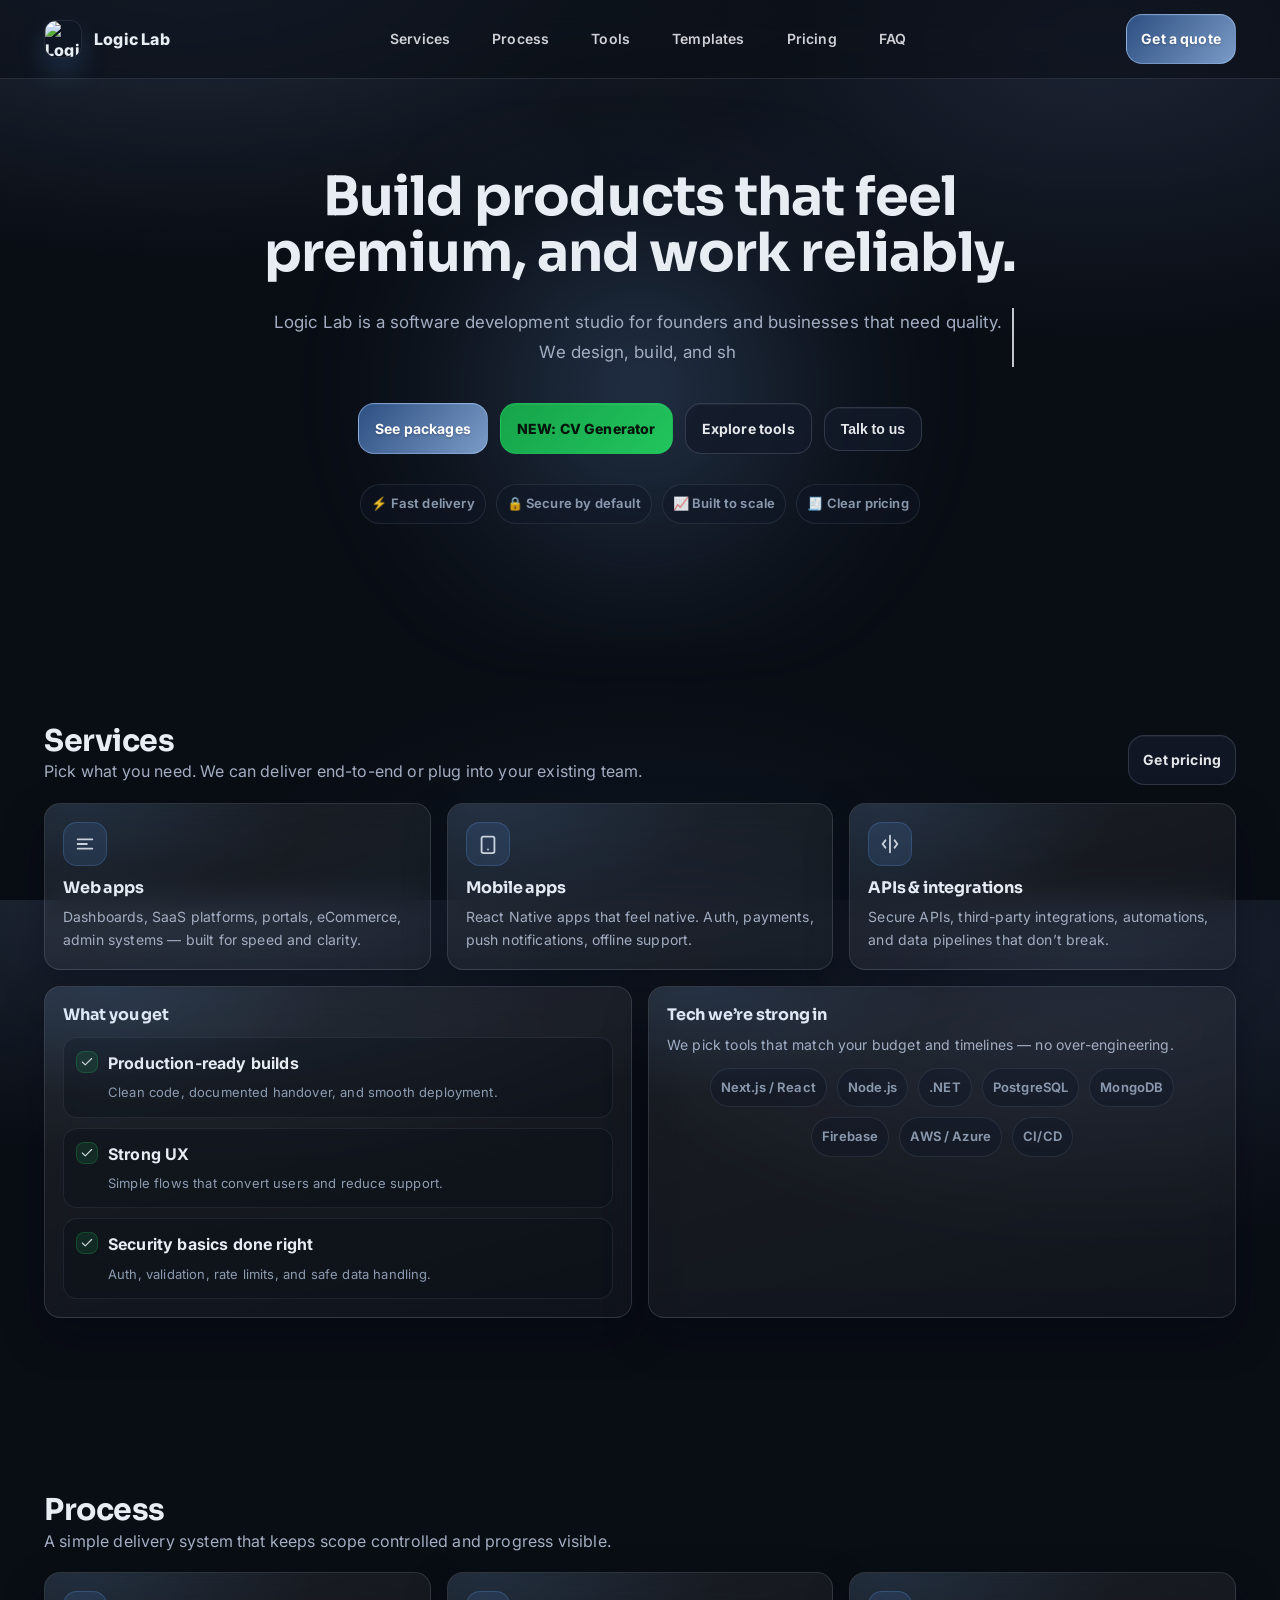
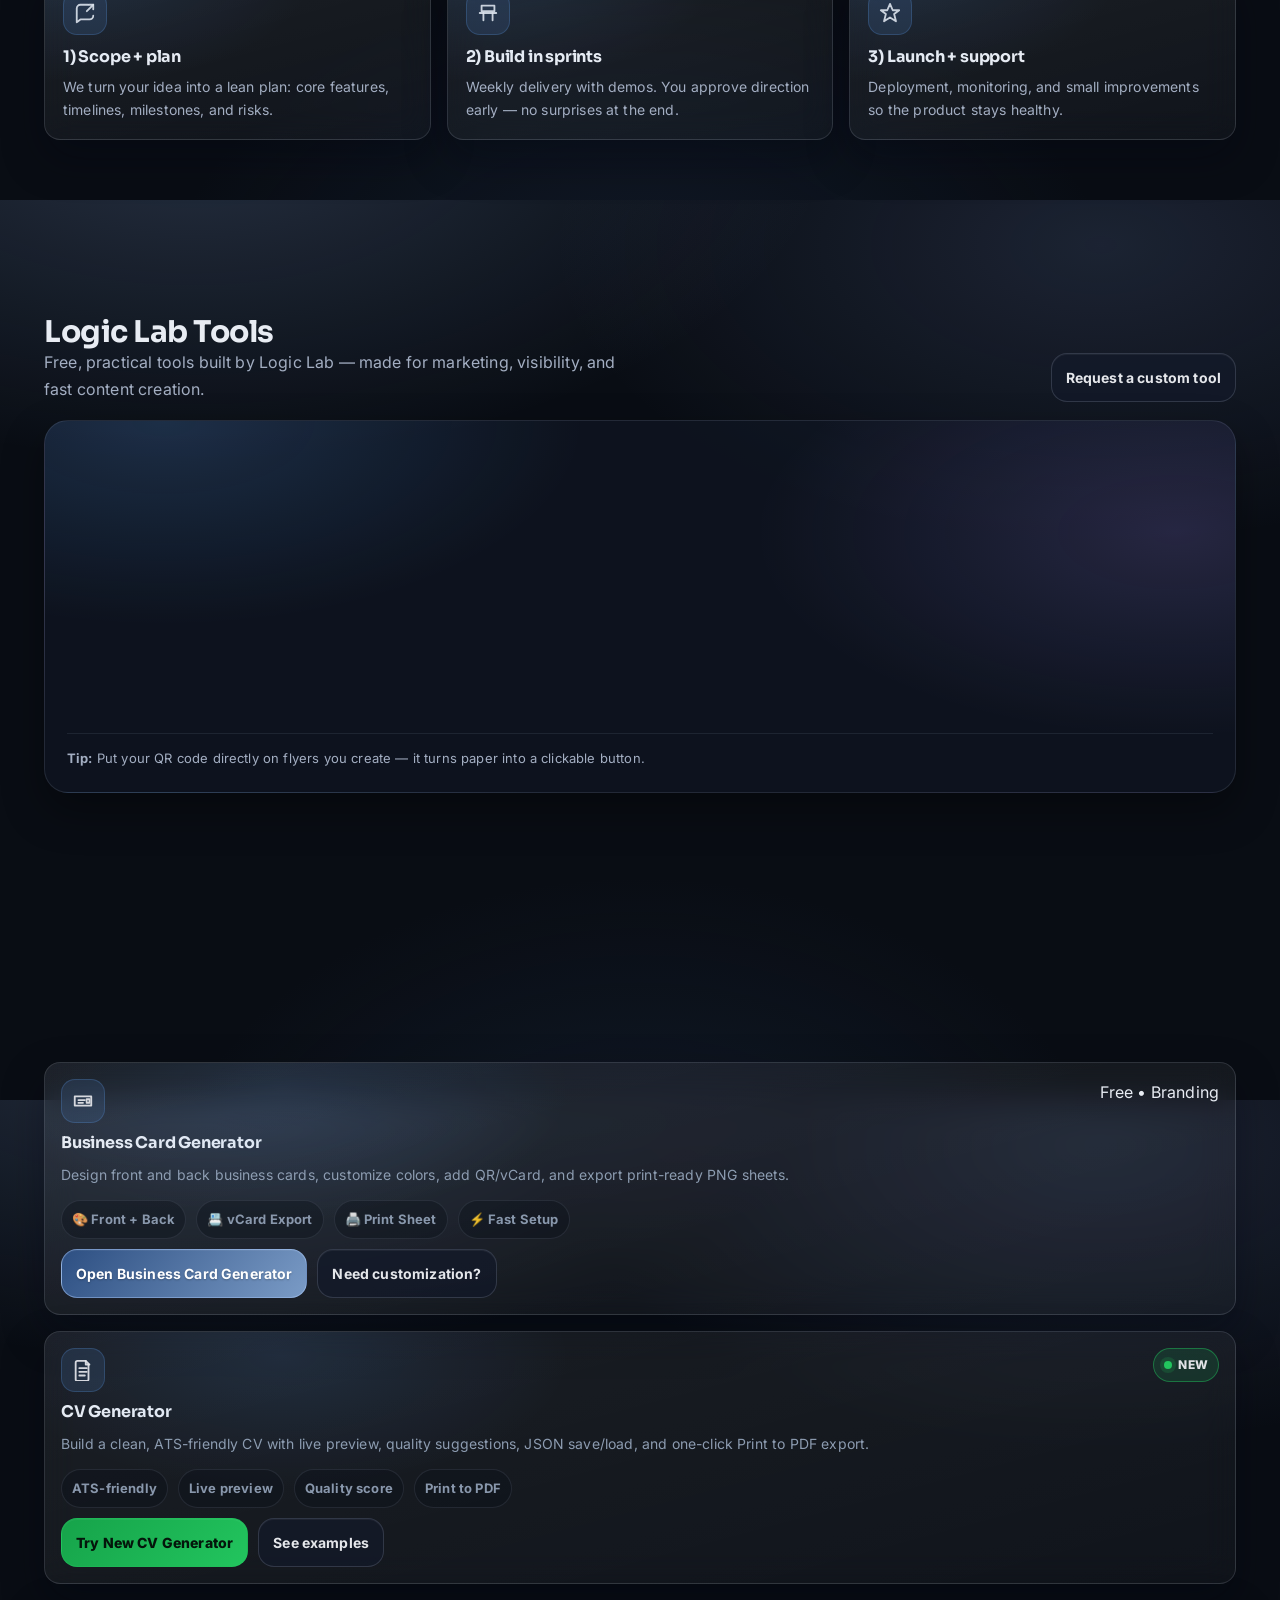
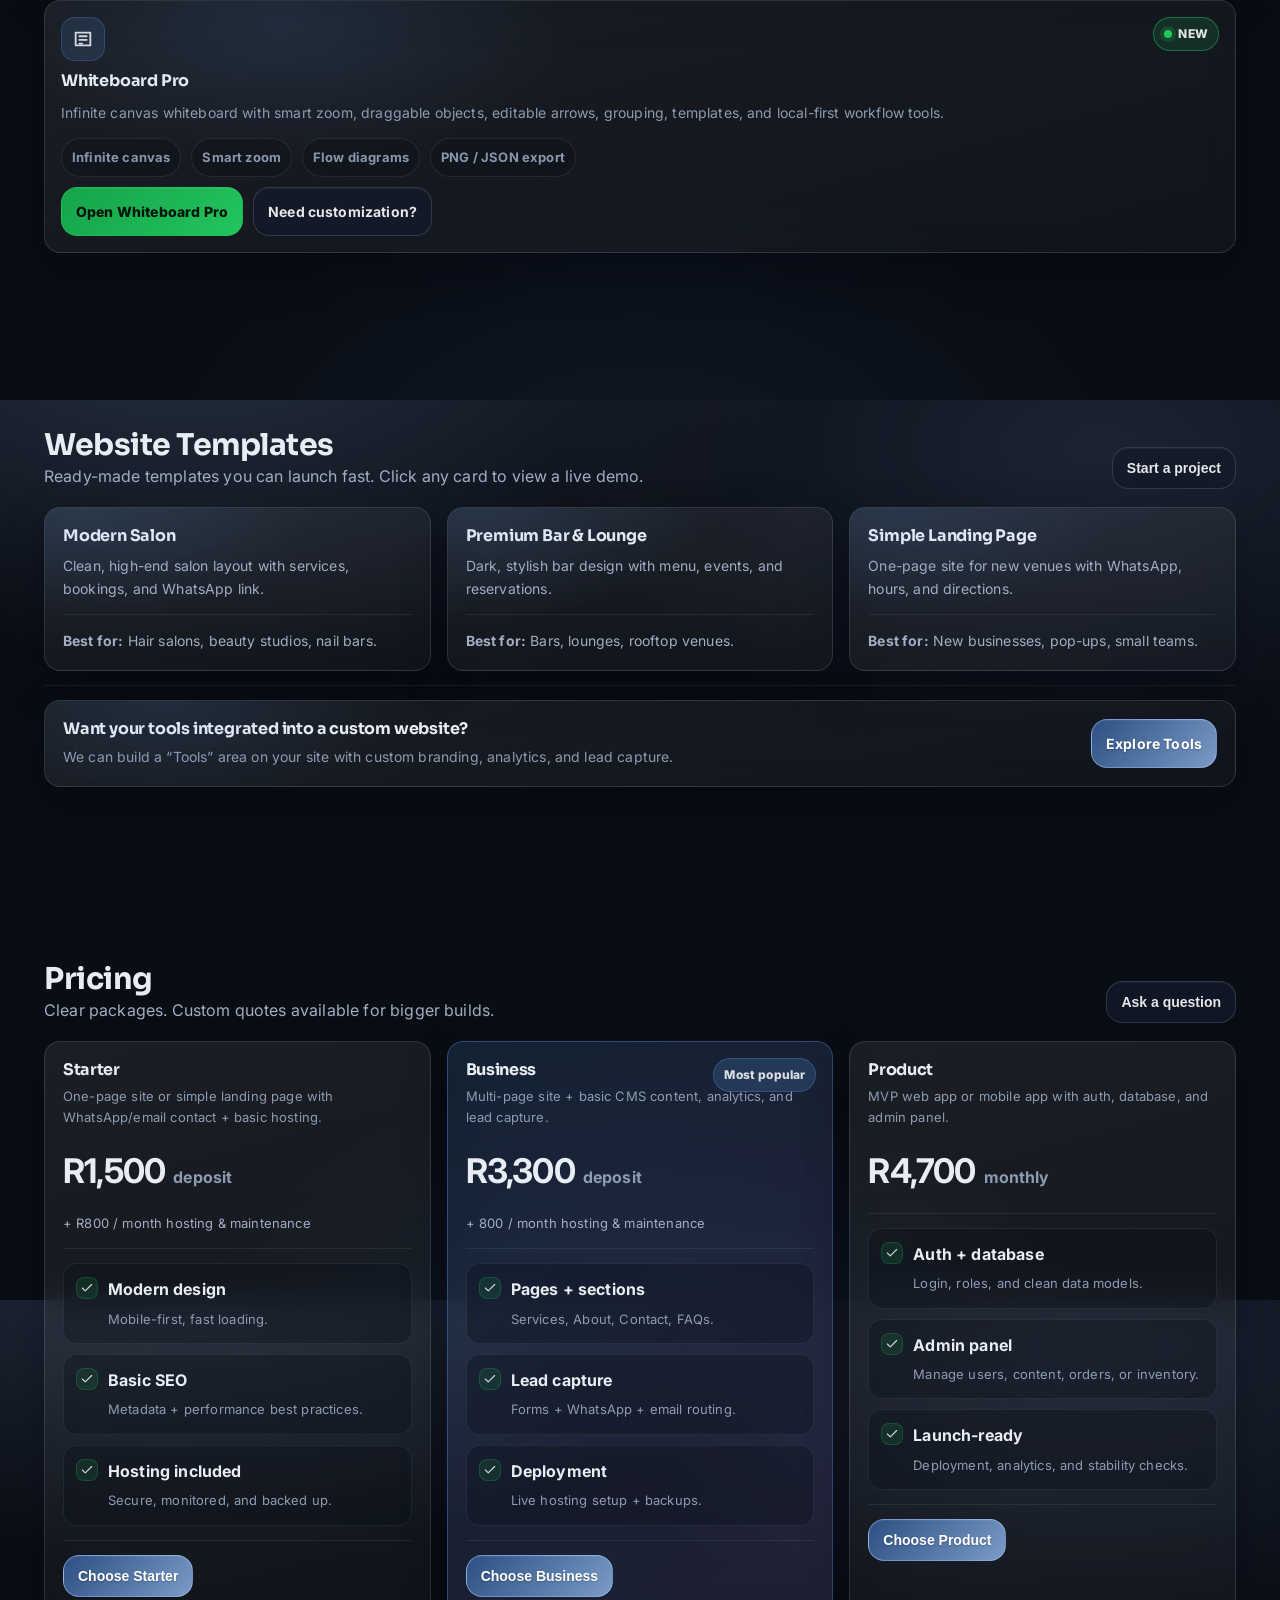
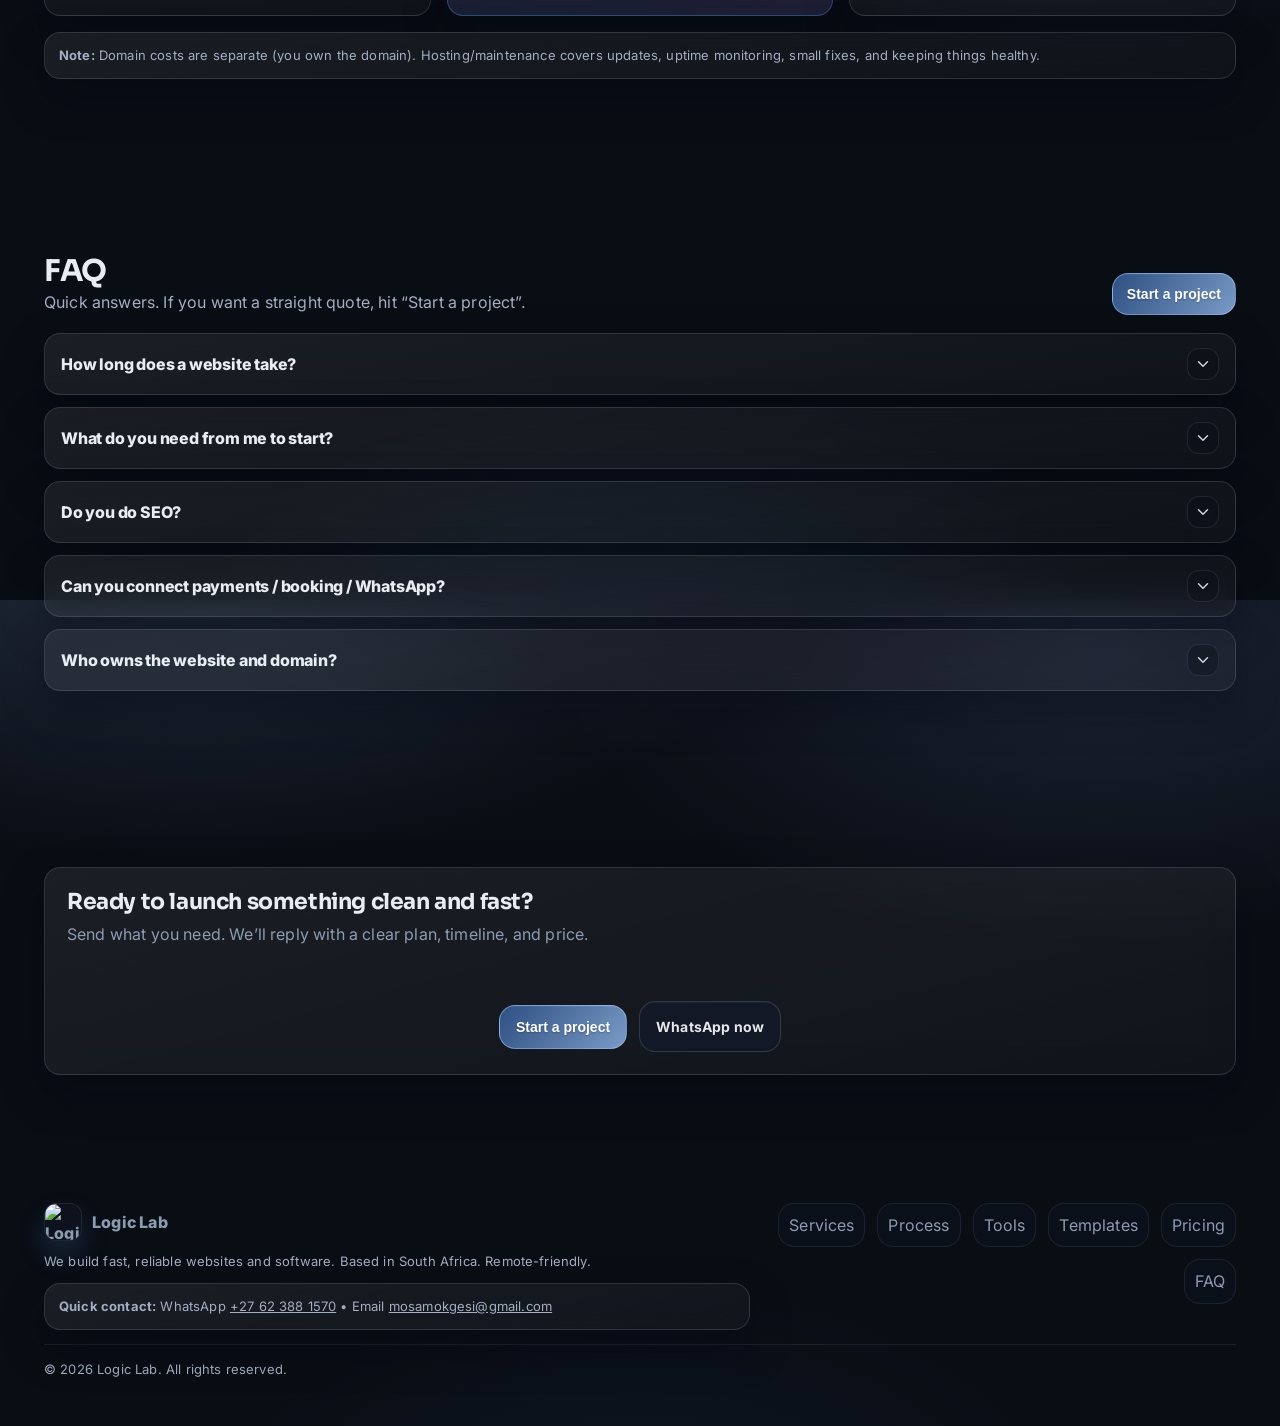
==== commit 04ca7d27: "Update index.html" ====
--- a/index.html
+++ b/index.html
@@ -593,7 +593,7 @@
           <h1>Build products that feel premium, and work reliably.</h1>
           <p class="lead">
             Logic Lab is a software development studio for founders and businesses that need quality.
-            We design, build, and ship web apps, mobile apps, and APIs with speed and discipline.
+            We design, build, and ship web apps, mobile apps, and APIs with speed.
           </p>
 
           <div class="hero-cta">
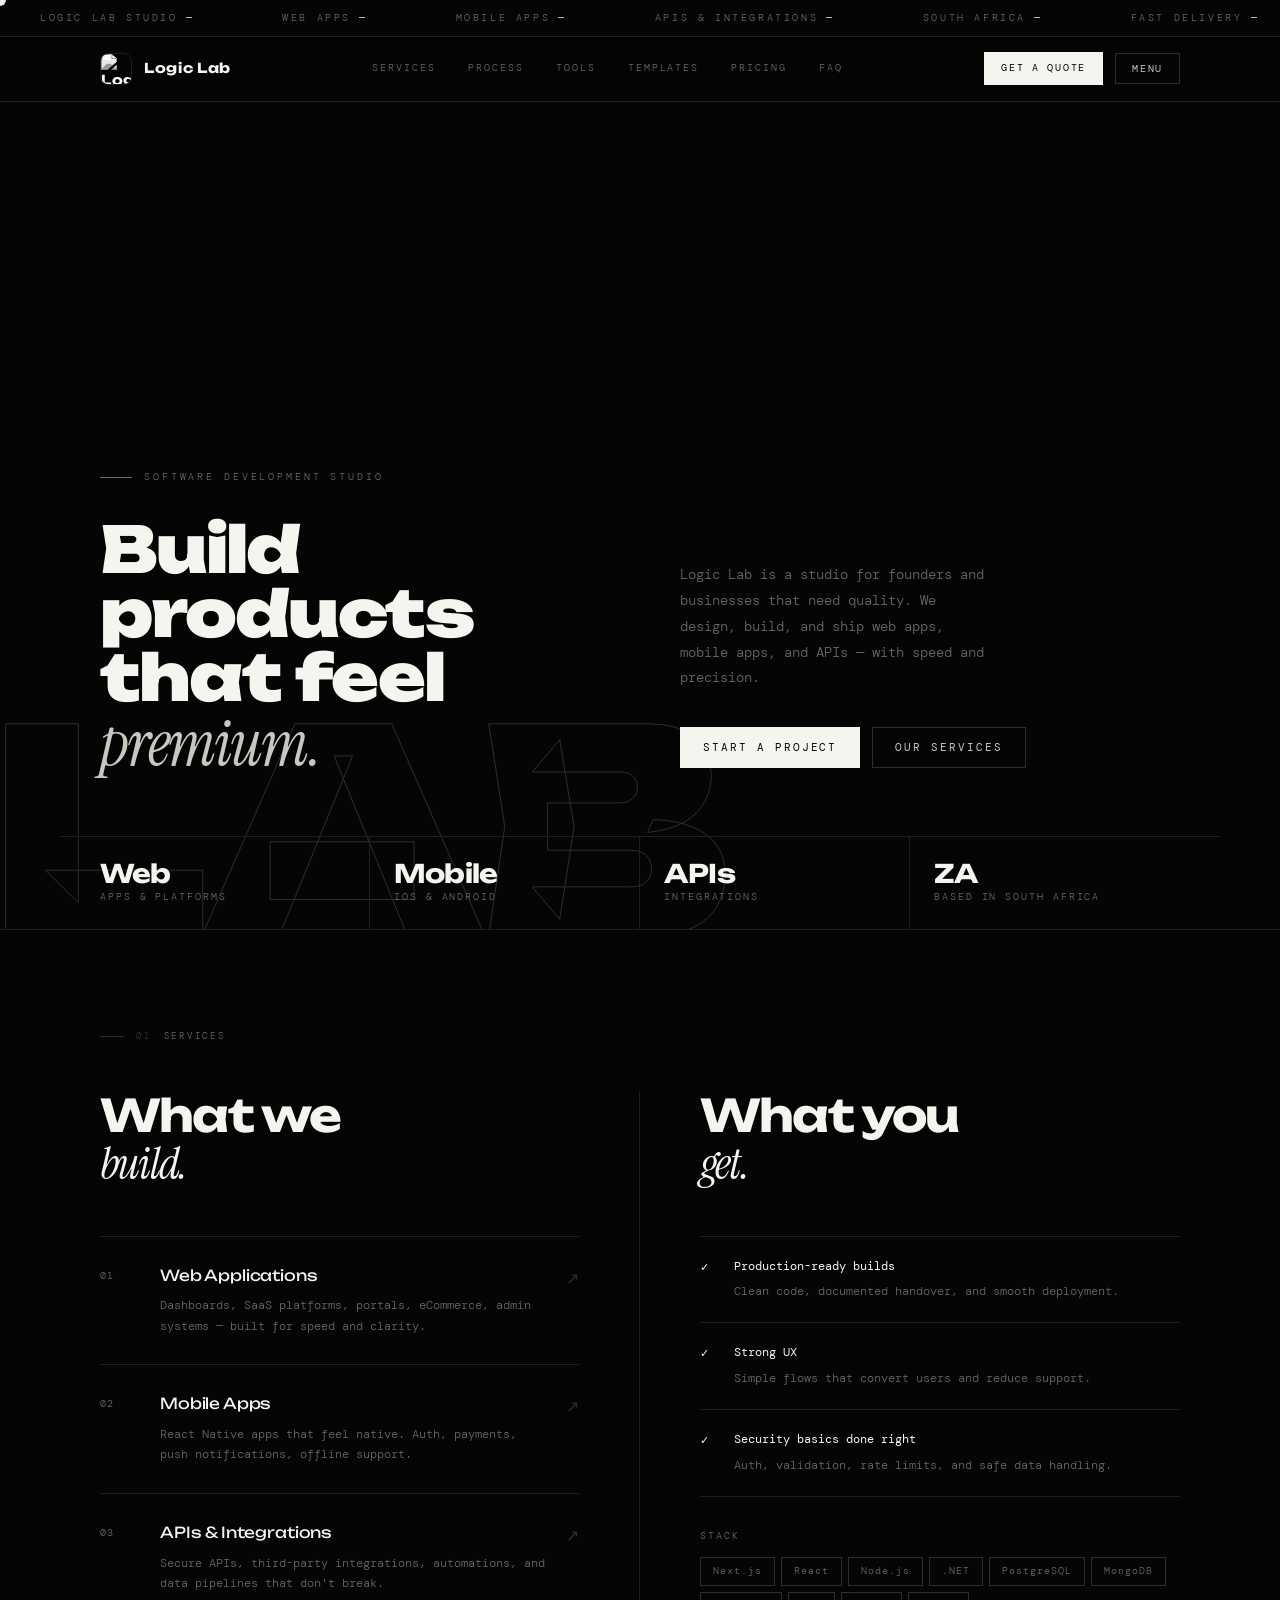
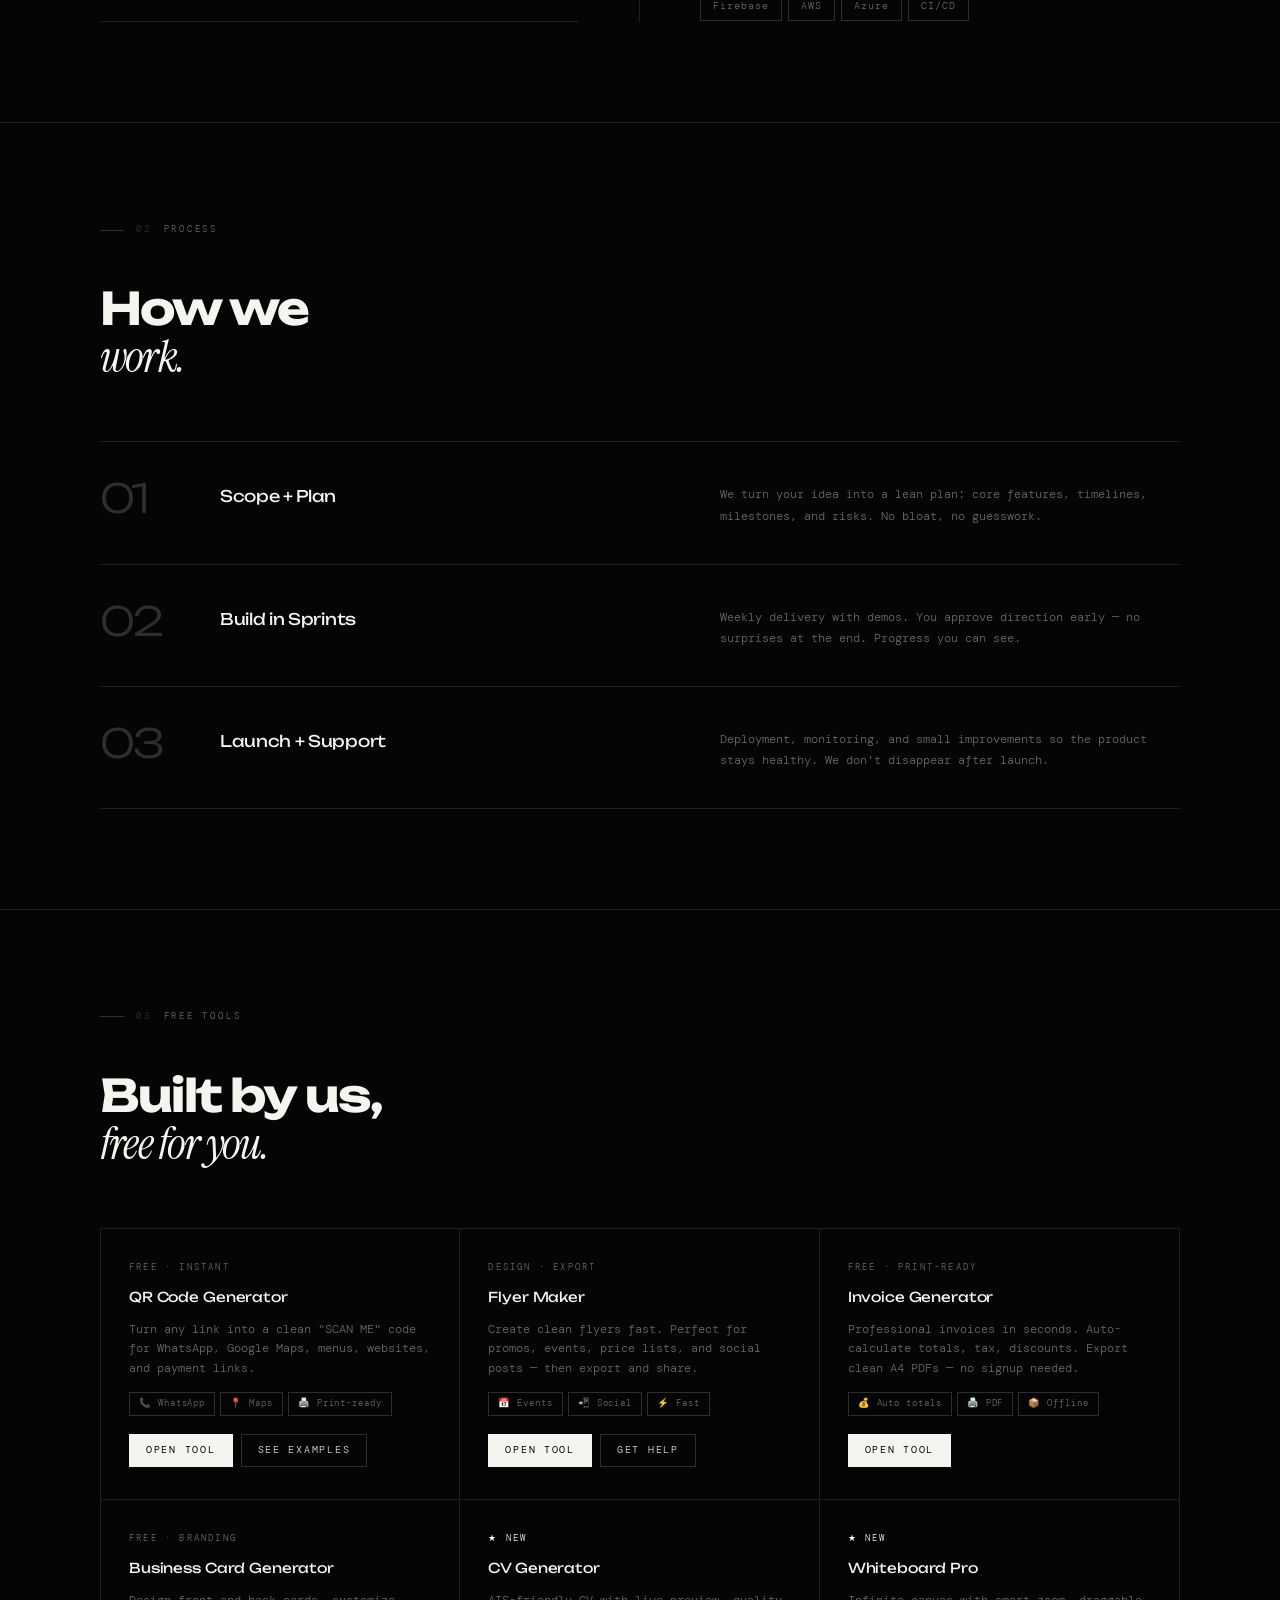
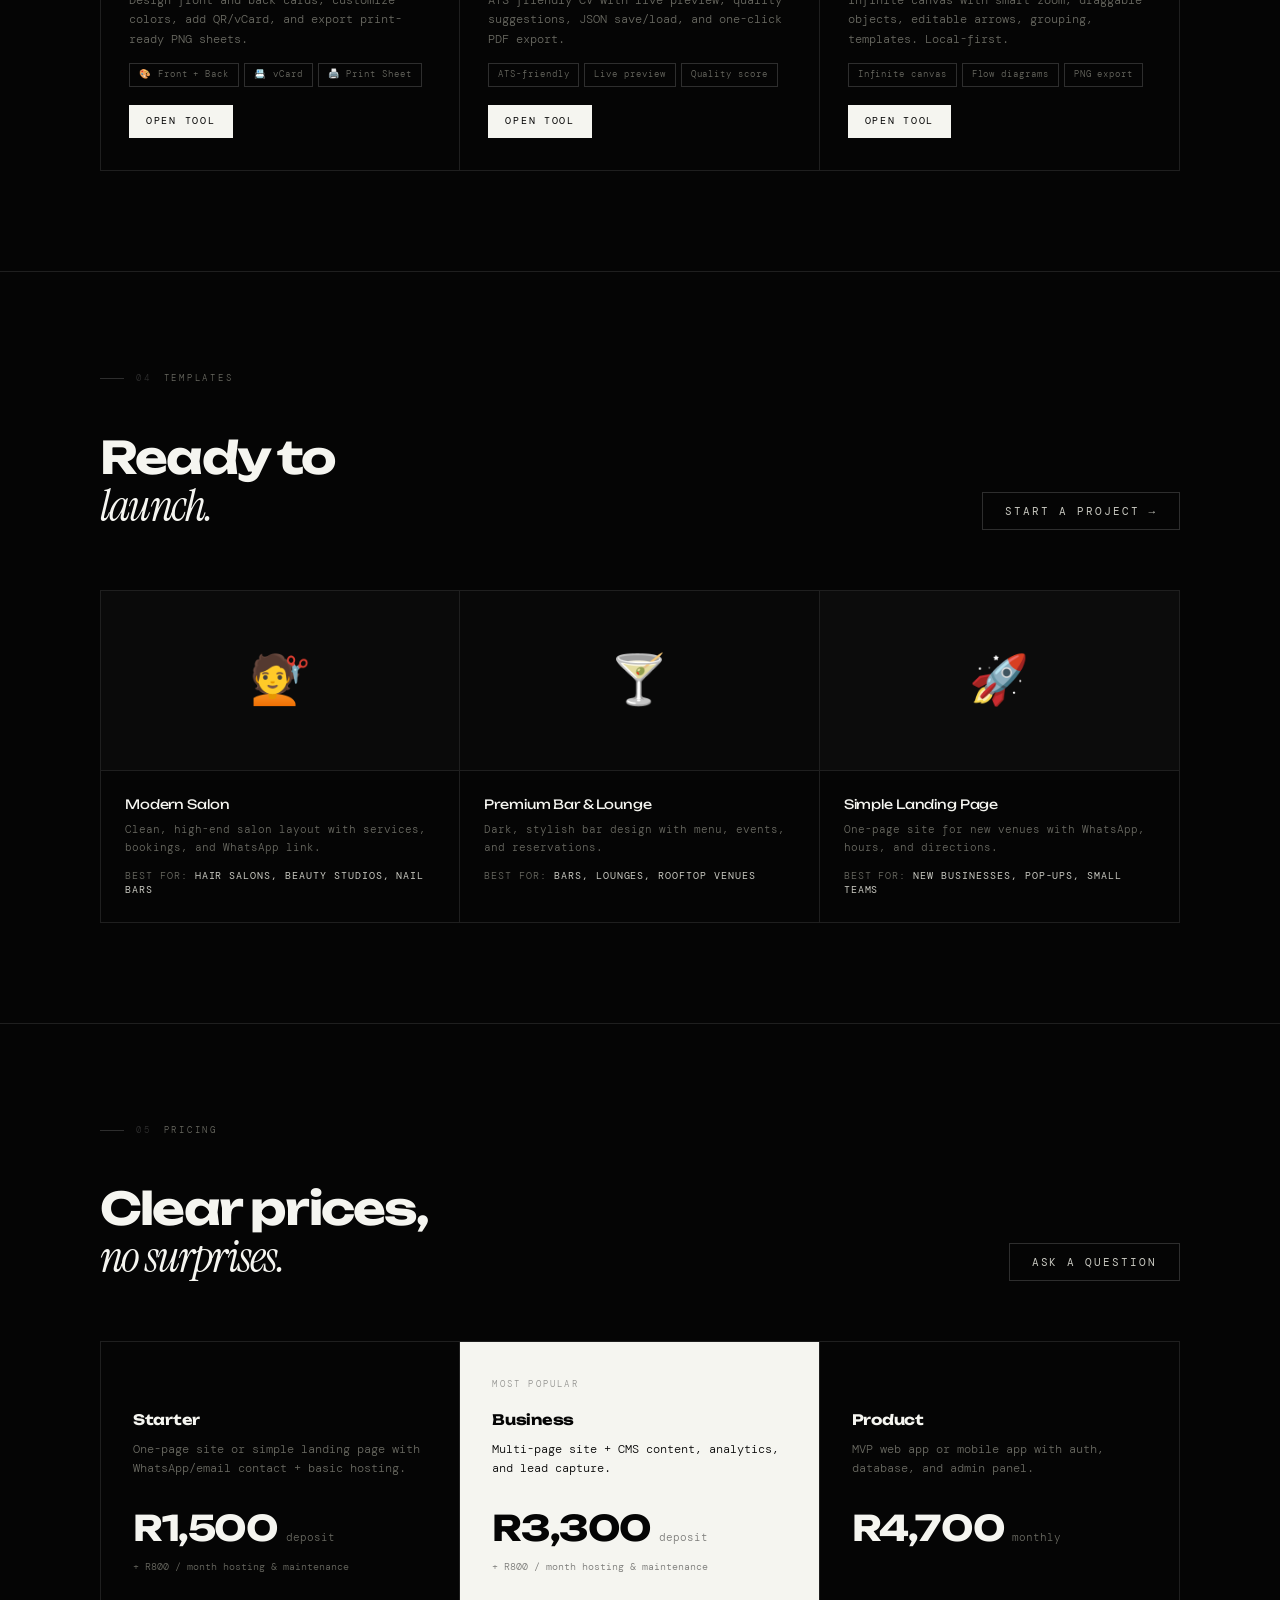
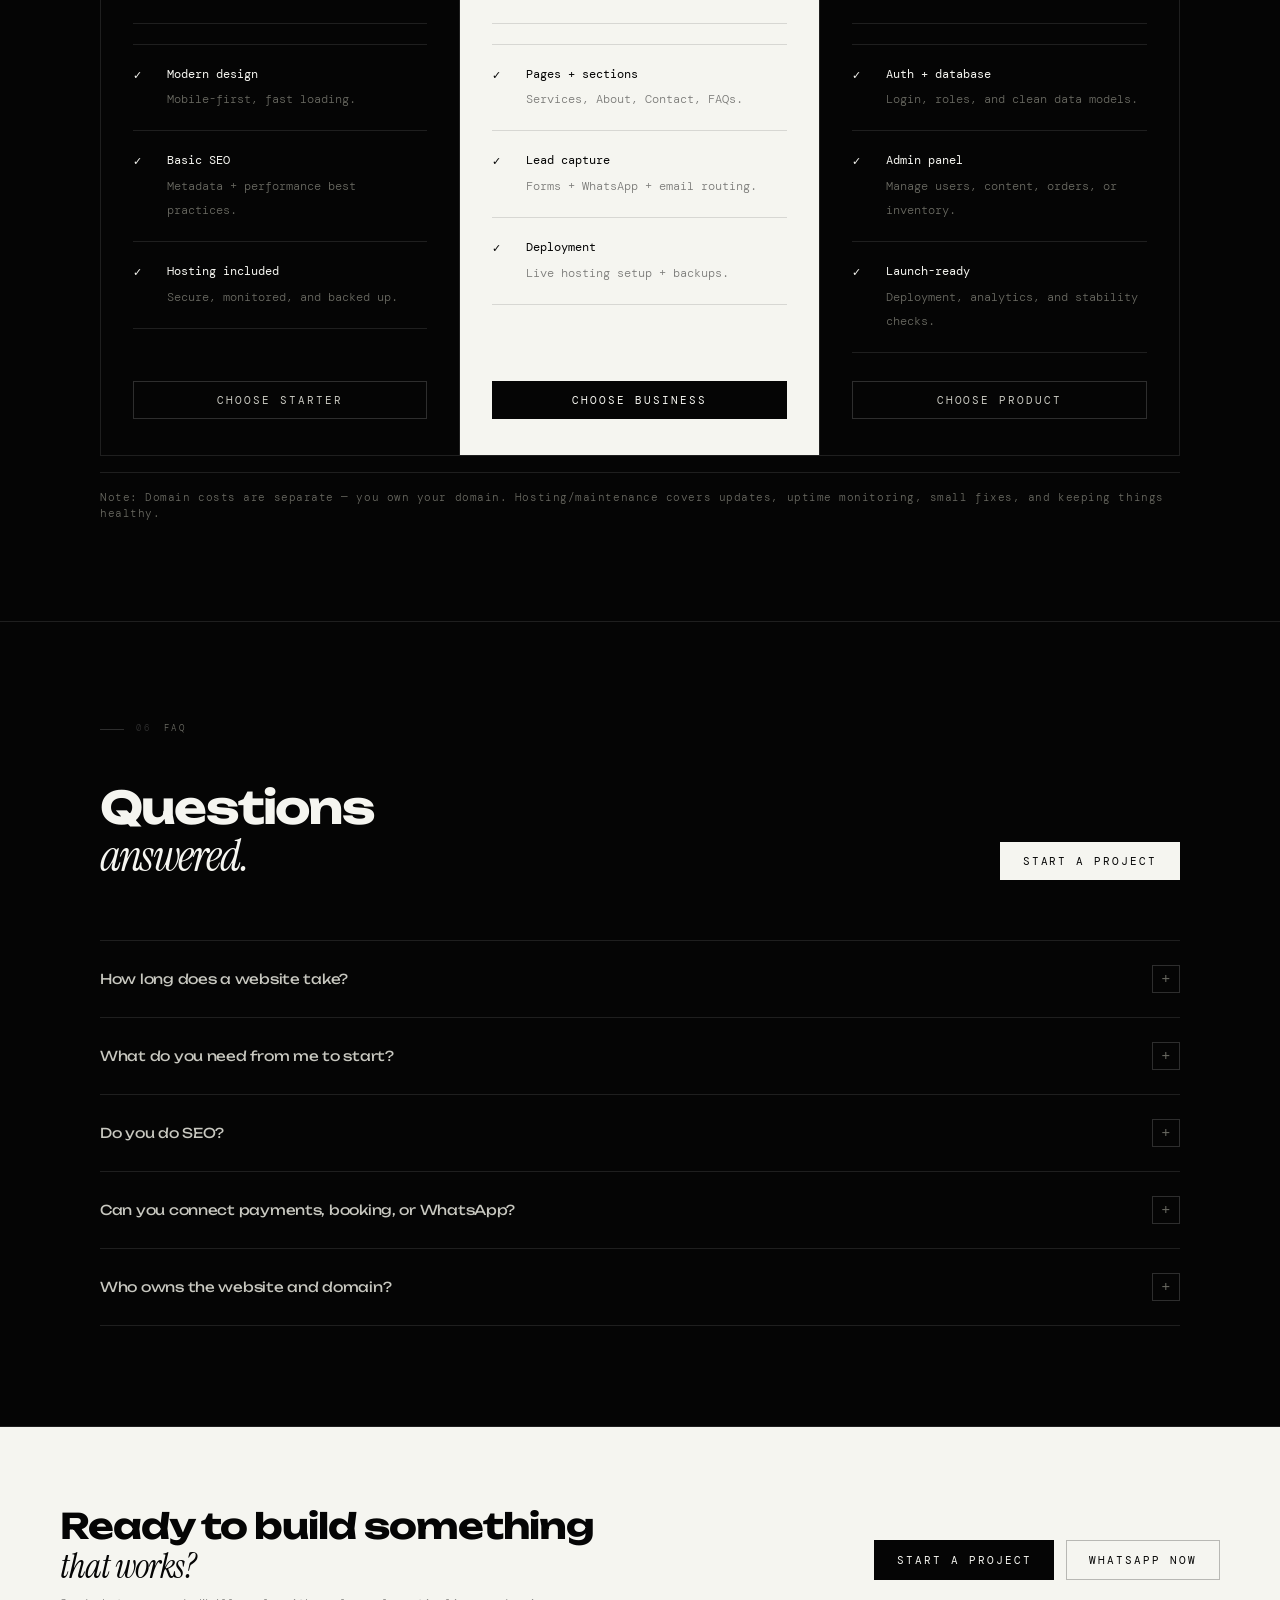
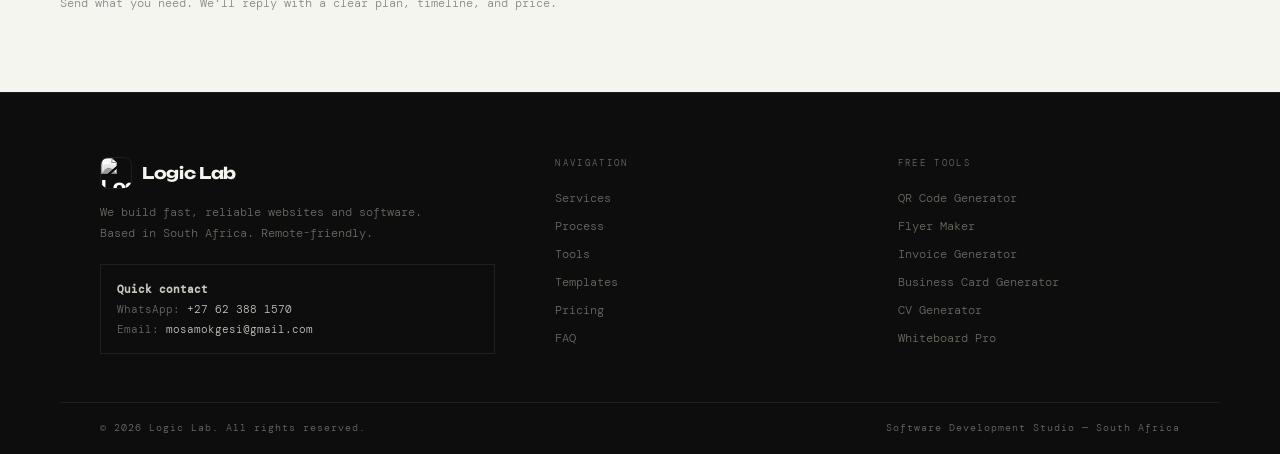
==== commit bad9311e: "Logic Lab Studio Update Index Update Sillohoute" ====
--- a/index.html
+++ b/index.html
@@ -1,1387 +1,1494 @@
 <!doctype html>
 <html lang="en">
 <head>
-  <meta charset="UTF-8" />
-  <meta name="viewport" content="width=device-width, initial-scale=1" />
-  <meta name="theme-color" content="#0b0f19" />
-  <title>Logic Lab | Software Development Studio</title>
-
+  <meta charset="UTF-8"/>
+  <meta name="viewport" content="width=device-width, initial-scale=1"/>
+  <meta name="theme-color" content="#050505"/>
+  <title>Logic Lab — Software Development Studio</title>
   <link rel="icon" type="image/png" href="favicon.ico">
-
-  <!-- Google AdSense (MERGED) -->
-  <script async src="https://pagead2.googlesyndication.com/pagead/js/adsbygoogle.js?client=ca-pub-5622407838304076"
-    crossorigin="anonymous"></script>
-
-  <meta name="description" content="Logic Lab is a software development studio building fast, reliable web and mobile products for growing businesses." />
-
-  <!-- Open Graph -->
-  <meta property="og:title" content="Logic Lab | Software Development Studio" />
-  <meta property="og:description" content="We build fast, reliable web and mobile products for growing businesses." />
-  <meta property="og:type" content="website" />
-  <script>document.documentElement.classList.add('js');</script>
-
-  <style>
-    :root{
-      --bg:#0b0f19;
-      --card:#111827;
-      --muted:#94a3b8;
-      --text:#e5e7eb;
-      --soft:#1f2937;
-      --brand:#60a5fa;
-      --brand2:#a78bfa;
-      --ok:#22c55e;
-      --warn:#f59e0b;
-      --danger:#ef4444;
-      --ring: rgba(96,165,250,.45);
-      --shadow: 0 18px 40px rgba(0,0,0,.35);
-      --shadow2: 0 10px 25px rgba(0,0,0,.28);
-      --radius: 18px;
-      --radius2: 24px;
-      --max: 1120px;
-    }
-
-    *{box-sizing:border-box}
-    html,body{height:100%}
-    body{
-      margin:0;
-      font-family: ui-sans-serif, system-ui, -apple-system, Segoe UI, Roboto, Helvetica, Arial, "Apple Color Emoji", "Segoe UI Emoji";
-      background:
-        radial-gradient(1200px 700px at 10% -10%, rgba(96,165,250,.25), transparent 60%),
-        radial-gradient(900px 600px at 110% 10%, rgba(167,139,250,.22), transparent 55%),
-        radial-gradient(900px 600px at 50% 120%, rgba(34,197,94,.10), transparent 55%),
-        var(--bg);
-      color:var(--text);
-      line-height:1.4;
-      overflow-x:hidden;
-    }
-
-    a{color:inherit; text-decoration:none}
-    .container{max-width:var(--max); margin:0 auto; padding:0 20px}
-
-    /* Top bar */
-    header{
-      position:sticky; top:0; z-index:50;
-      backdrop-filter: blur(12px);
-      background: rgba(11,15,25,.55);
-      border-bottom: 1px solid rgba(148,163,184,.12);
-    }
-    .nav{
-      display:flex; align-items:center; justify-content:space-between;
-      height:72px;
-    }
-    .brand{
-      display:flex; align-items:center; gap:12px;
-      font-weight:800;
-      letter-spacing:.2px;
-    }
-
-    /* image logo (Logiclab.png) */
-    .logo{
-      width:38px; height:38px;
-      border-radius:12px;
-      overflow:hidden;
-      display:block;
-      box-shadow: 0 14px 28px rgba(96,165,250,.18);
-      background: rgba(17,24,39,.55);
-      border: 1px solid rgba(148,163,184,.14);
-      object-fit: cover;
-    }
-
-    .navlinks{display:flex; align-items:center; gap:18px; color:rgba(229,231,235,.9)}
-    .navlinks a{
-      font-weight:600; font-size:14px;
-      padding:10px 12px;
-      border-radius:12px;
-      transition: background .2s ease, color .2s ease;
-    }
-    .navlinks a:hover{background: rgba(148,163,184,.10)}
-    .actions{display:flex; align-items:center; gap:10px}
-    .btn{
-      display:inline-flex; align-items:center; justify-content:center;
-      gap:10px;
-      padding:12px 14px;
-      border-radius:14px;
-      border:1px solid rgba(148,163,184,.18);
-      background: rgba(17,24,39,.55);
-      color:var(--text);
-      font-weight:700;
-      font-size:14px;
-      cursor:pointer;
-      transition: transform .12s ease, box-shadow .2s ease, border-color .2s ease, background .2s ease;
-      user-select:none;
-      -webkit-tap-highlight-color: transparent;
-    }
-    .btn:hover{transform: translateY(-1px); box-shadow: var(--shadow2); border-color: rgba(96,165,250,.35)}
-    .btn:focus{outline:none; box-shadow: 0 0 0 4px var(--ring)}
-    .btn.primary{
-      border-color: rgba(96,165,250,.45);
-      background: linear-gradient(135deg, #2563eb, #7c3aed);
-      color: #ffffff;
-      text-shadow: 0 1px 2px rgba(0,0,0,.25);
-    }
-    .btn.new{
-      border-color: rgba(34,197,94,.45);
-      background: linear-gradient(135deg, #16a34a, #22c55e);
-      color:#04150b;
-      font-weight:800;
-    }
-    .new-badge{
-      display:inline-flex;
-      align-items:center;
-      gap:6px;
-      padding:6px 10px;
-      border-radius:999px;
-      border:1px solid rgba(34,197,94,.45);
-      background: rgba(34,197,94,.14);
-      color: rgba(229,231,235,.98);
-      font-weight:800;
-      font-size:12px;
-      letter-spacing:.2px;
-    }
-    .new-badge::before{
-      content:"";
-      width:8px;
-      height:8px;
-      border-radius:999px;
-      background: var(--ok);
-      box-shadow: 0 0 0 4px rgba(34,197,94,.16);
-    }
-    .hamburger{display:none}
-
-    /* Hero */
-    .hero{padding:72px 0 44px}
-    .hero-copy{
-      max-width:900px;
-      margin:0 auto;
-      display:flex;
-      flex-direction:column;
-      align-items:center;
-      text-align:center;
-    }
-    .kicker{
-      display:inline-flex; align-items:center; gap:10px;
-      padding:8px 12px;
-      border:1px solid rgba(148,163,184,.16);
-      border-radius:999px;
-      background: rgba(17,24,39,.55);
-      color: rgba(229,231,235,.92);
-      font-weight:700;
-      font-size:13px;
-      width:fit-content;
-      margin-bottom:20px;
-    }
-    .dot{
-      width:8px; height:8px; border-radius:999px;
-      background: var(--ok);
-      box-shadow: 0 0 0 4px rgba(34,197,94,.12);
-    }
-    .hero-copy h1{
-      margin:0;
-      font-size: clamp(34px, 4.4vw, 54px);
-      line-height:1.05;
-      letter-spacing: -0.8px;
-      width:100%;
-      max-width:22ch;
-      text-align:center;
-    }
-    .hero-copy .lead{
-      margin:26px 0 0;
-      font-size: 16px;
-      color: rgba(148,163,184,.95);
-      max-width: 68ch;
-      width:100%;
-      text-align:center;
-    }
-    .hero-cta{
-      margin-top:36px;
-      display:flex;
-      flex-wrap:wrap;
-      gap:12px;
-      align-items:center;
-      justify-content:center;
-      width:100%;
-    }
-    .hero-cta .btn{padding:13px 16px}
-    .js .hero-copy h1,
-    .js .hero-copy .lead{
-      visibility:hidden;
-    }
-    .js .hero-copy.typing-started h1{
-      visibility:visible;
-    }
-    .js .hero-copy.lead-typing-started .lead{
-      visibility:visible;
-    }
-    .typing-caret{
-      border-right: 2px solid rgba(229,231,235,.85);
-      padding-right: 2px;
-      animation: caretBlink .9s step-end infinite;
-    }
-    @keyframes caretBlink{
-      0%, 49%{ border-right-color: rgba(229,231,235,.85); }
-      50%, 100%{ border-right-color: transparent; }
-    }
-    .trust{
-      margin-top:30px;
-      display:flex; flex-wrap:wrap; gap:10px;
-      justify-content:center;
-      width:100%;
-      color: rgba(148,163,184,.92);
-      font-weight:650;
-      font-size:13px;
-    }
-    .chip{
-      padding:8px 10px;
-      border:1px solid rgba(148,163,184,.14);
-      border-radius:999px;
-      background: rgba(17,24,39,.45);
-    }
-    /* Sections */
-    section{padding:56px 0}
-    .section-head{display:flex; align-items:flex-end; justify-content:space-between; gap:16px; margin-bottom:18px}
-    .section-head h2{margin:0; font-size: clamp(22px, 3vw, 30px); letter-spacing:-.5px}
-    .section-head p{margin:0; color: rgba(148,163,184,.95); max-width:60ch}
-
-    .grid-3{
-      display:grid;
-      grid-template-columns: repeat(3, 1fr);
-      gap:16px;
-    }
-    .grid-2{display:grid; grid-template-columns: 1fr 1fr; gap:16px}
-
-    .card{
-      border-radius: var(--radius);
-      border:1px solid rgba(148,163,184,.14);
-      background: rgba(17,24,39,.55);
-      box-shadow: var(--shadow2);
-      padding:18px;
-      position:relative;
-      overflow:hidden;
-    }
-    .card:before{
-      content:"";
-      position:absolute; inset:-1px;
-      background: radial-gradient(420px 200px at 10% 0%, rgba(96,165,250,.12), transparent 55%);
-      pointer-events:none;
-    }
-
-    .icon{
-      width:44px; height:44px;
-      border-radius:14px;
-      display:grid; place-items:center;
-      background: rgba(96,165,250,.12);
-      border: 1px solid rgba(96,165,250,.22);
-      margin-bottom:12px;
-    }
-    .icon svg{width:22px; height:22px; fill:none; stroke: rgba(229,231,235,.9); stroke-width:2; stroke-linecap:round; stroke-linejoin:round}
-    .card h3{margin:0 0 8px; font-size:16px; letter-spacing:-.2px}
-    .card p{margin:0; color: rgba(148,163,184,.95); font-size:14px}
-
-    .list{display:grid; gap:10px; margin-top:12px;}
-    .li{
-      display:flex; gap:10px; align-items:flex-start;
-      padding:12px;
-      border-radius: 14px;
-      border:1px solid rgba(148,163,184,.12);
-      background: rgba(11,15,25,.35);
-    }
-    .check{
-      width:22px; height:22px;
-      border-radius: 8px;
-      display:grid; place-items:center;
-      background: rgba(34,197,94,.12);
-      border: 1px solid rgba(34,197,94,.22);
-      flex: 0 0 auto;
-      margin-top:1px;
-    }
-    .check svg{width:14px; height:14px; fill:none; stroke: rgba(229,231,235,.9); stroke-width:2; stroke-linecap:round; stroke-linejoin:round}
-    .li b{display:block; margin-bottom:2px}
-    .li span{color: rgba(148,163,184,.95); font-size:13px}
-
-    /* Tools section */
-    .tools-wrap{
-      border-radius: var(--radius2);
-      border: 1px solid rgba(148,163,184,.16);
-      background:
-        radial-gradient(700px 340px at 10% 0%, rgba(96,165,250,.18), transparent 60%),
-        radial-gradient(700px 340px at 95% 30%, rgba(167,139,250,.16), transparent 60%),
-        rgba(17,24,39,.55);
-      box-shadow: var(--shadow);
-      padding: 22px;
-      overflow:hidden;
-      position:relative;
-    }
-    .tool-card{
-      border-radius: var(--radius2);
-      border: 1px solid rgba(148,163,184,.14);
-      background: rgba(11,15,25,.40);
-      padding: 16px;
-      display:flex;
-      flex-direction:column;
-      gap: 10px;
-      position:relative;
-      overflow:hidden;
-      min-height: 220px;
-    }
-    .tool-card:before{
-      content:"";
-      position:absolute; inset:-1px;
-      background: radial-gradient(480px 220px at 20% 10%, rgba(96,165,250,.12), transparent 60%);
-      pointer-events:none;
-    }
-    .tool-top{
-      display:flex; align-items:flex-start; justify-content:space-between; gap:12px;
-      position:relative; z-index:1;
-    }
-    .tool-ico{
-      width:44px; height:44px;
-      border-radius:14px;
-      display:grid; place-items:center;
-      background: rgba(96,165,250,.12);
-      border: 1px solid rgba(96,165,250,.22);
-      flex: 0 0 auto;
-    }
-    .tool-ico svg{width:22px; height:22px; fill:none; stroke: rgba(229,231,235,.92); stroke-width:2; stroke-linecap:round; stroke-linejoin:round}
-    .tool-title{margin:0; font-size:16px; letter-spacing:-.2px}
-    .tool-desc{margin:0; color: rgba(148,163,184,.95); font-size:14px; position:relative; z-index:1}
-    .tool-meta{
-      display:flex; flex-wrap:wrap; gap:10px;
-      color: rgba(148,163,184,.92);
-      font-weight:700;
-      font-size:13px;
-      position:relative; z-index:1;
-      margin-top: 4px;
-    }
-    .tool-pill{
-      padding:8px 10px;
-      border:1px solid rgba(148,163,184,.14);
-      border-radius:999px;
-      background: rgba(11,15,25,.35);
-    }
-    .tool-actions{
-      display:flex; flex-wrap:wrap; gap:10px;
-      margin-top:auto;
-      position:relative; z-index:1;
-    }
-
-    /* Pricing */
-    .pricing{display:grid; grid-template-columns: repeat(3, 1fr); gap:16px;}
-    .price{
-      padding:18px;
-      border-radius: var(--radius2);
-      border: 1px solid rgba(148,163,184,.14);
-      background: rgba(17,24,39,.55);
-      box-shadow: var(--shadow);
-      position:relative;
-      overflow:hidden;
-    }
-    .price.featured{
-      border-color: rgba(96,165,250,.32);
-      background: linear-gradient(135deg, rgba(96,165,250,.14), rgba(167,139,250,.14));
-    }
-    .badge{
-      position:absolute;
-      top:16px; right:16px;
-      padding:6px 10px;
-      border-radius: 999px;
-      background: rgba(96,165,250,.18);
-      border:1px solid rgba(96,165,250,.26);
-      font-weight:800;
-      font-size:12px;
-      color: rgba(229,231,235,.95);
-    }
-    .price h3{margin:0 0 6px; font-size:16px}
-    .price p{margin:0 0 14px; color: rgba(148,163,184,.95); font-size:13px}
-    .money{display:flex; align-items:baseline; gap:8px; margin:0 0 14px}
-    .money strong{font-size:34px; letter-spacing:-.8px}
-    .money em{font-style:normal; color: rgba(148,163,184,.95); font-weight:700}
-    .divider{height:1px; background: rgba(148,163,184,.12); margin:14px 0}
-
-    /* FAQ */
-    details{
-      border-radius: var(--radius);
-      border:1px solid rgba(148,163,184,.14);
-      background: rgba(17,24,39,.50);
-      box-shadow: var(--shadow2);
-      padding: 14px 16px;
-    }
-    details + details{margin-top:12px}
-    summary{
-      cursor:pointer;
-      list-style:none;
-      display:flex;
-      align-items:center;
-      justify-content:space-between;
-      gap:12px;
-      font-weight:800;
-      letter-spacing:-.2px;
-    }
-    summary::-webkit-details-marker{display:none}
-    .faq-a{
-      margin-top:10px;
-      color: rgba(148,163,184,.95);
-      font-size:14px;
-      line-height:1.55;
-    }
-    .chev{
-      width:32px; height:32px;
-      border-radius:12px;
-      display:grid; place-items:center;
-      border:1px solid rgba(148,163,184,.14);
-      background: rgba(11,15,25,.35);
-      flex:0 0 auto;
-      transition: transform .2s ease;
-    }
-    details[open] .chev{transform: rotate(180deg)}
-
-    /* CTA */
-    .cta{
-      border-radius: var(--radius2);
-      border: 1px solid rgba(148,163,184,.16);
-      background:
-        radial-gradient(700px 340px at 10% 0%, rgba(96,165,250,.20), transparent 60%),
-        radial-gradient(700px 340px at 95% 20%, rgba(167,139,250,.18), transparent 60%),
-        rgba(17,24,39,.55);
-      box-shadow: var(--shadow);
-      padding: 22px;
-      display:flex;
-      gap:18px;
-      align-items:center;
-      justify-content:space-between;
-      flex-wrap:wrap;
-    }
-    .cta h2{margin:0; font-size:22px; letter-spacing:-.4px}
-    .cta p{margin:6px 0 0; color: rgba(148,163,184,.95); max-width:60ch}
-
-    /* Contact modal */
-    .backdrop{position:fixed; inset:0; background: rgba(0,0,0,.55); display:none; align-items:center; justify-content:center; padding: 18px; z-index: 100;}
-    .modal{width:min(560px, 100%); border-radius: var(--radius2); border: 1px solid rgba(148,163,184,.18); background: rgba(11,15,25,.92); box-shadow: var(--shadow); overflow:hidden;}
-    .modal-top{padding:14px 16px; display:flex; align-items:center; justify-content:space-between; border-bottom: 1px solid rgba(148,163,184,.12); background: rgba(17,24,39,.55);}
-    .modal-top b{font-size:14px}
-    .modal-body{padding:16px}
-    form{display:grid; gap:12px;}
-    label{font-weight:700; font-size:13px; color: rgba(229,231,235,.9)}
-    input, textarea, select{width:100%; padding:12px 12px; border-radius: 14px; border: 1px solid rgba(148,163,184,.18); background: rgba(17,24,39,.45); color: var(--text); font-size:14px; outline:none;}
-    input:focus, textarea:focus, select:focus{box-shadow: 0 0 0 4px var(--ring); border-color: rgba(96,165,250,.35)}
-    textarea{min-height:120px; resize:vertical}
-    .modal-actions{display:flex; gap:10px; flex-wrap:wrap}
-
-    /* Mobile menu */
-    .menu-sheet{position:fixed; inset:0; display:none; z-index: 90;}
-    .menu-sheet .shade{position:absolute; inset:0; background: rgba(0,0,0,.55);}
-    .menu-sheet .panel{
-      position:absolute; top:0; right:0; height:100%;
-      width:min(380px, 88vw);
-      border-left: 1px solid rgba(148,163,184,.14);
-      background: rgba(11,15,25,.92);
-      backdrop-filter: blur(12px);
-      padding: 14px;
-      display:flex;
-      flex-direction:column;
-      gap:10px;
-      box-shadow: var(--shadow);
-    }
-    .menu-head{display:flex; align-items:center; justify-content:space-between; padding: 10px 8px; border-bottom: 1px solid rgba(148,163,184,.12);}
-    .menu-links{display:grid; gap:10px; padding: 8px}
-    .menu-links a{padding: 12px 12px; border-radius: 14px; border:1px solid rgba(148,163,184,.12); background: rgba(17,24,39,.40); font-weight:800; color: rgba(229,231,235,.95);}
-    .menu-links a:hover{border-color: rgba(96,165,250,.30)}
-    .menu-actions{display:flex; flex-wrap:wrap; gap:10px; padding: 8px}
-
-    /* Footer */
-    footer{padding:40px 0 46px; color: rgba(148,163,184,.95)}
-    .footer-grid{display:grid; grid-template-columns: 1.2fr .8fr; gap:16px; align-items:start}
-    .small{font-size:13px; color: rgba(148,163,184,.92)}
-    .footlinks{display:flex; gap:12px; flex-wrap:wrap; justify-content:flex-end}
-    .footlinks a{padding:8px 10px; border-radius:12px; border:1px solid rgba(148,163,184,.12); background: rgba(17,24,39,.35)}
-    .note{margin-top:10px; border:1px dashed rgba(148,163,184,.18); border-radius: 14px; padding: 12px 14px; background: rgba(17,24,39,.28); color: rgba(148,163,184,.92); font-size: 13px;}
-
-    /* Mobile */
-    @media (max-width: 920px){
-      .grid-3{grid-template-columns: 1fr;}
-      .grid-2{grid-template-columns: 1fr;}
-      .pricing{grid-template-columns: 1fr;}
-      .section-head{flex-direction:column; align-items:flex-start}
-      .footer-grid{grid-template-columns: 1fr;}
-      .footlinks{justify-content:flex-start}
-    }
-    @media (max-width: 640px){
-      .hero-cta{
-        flex-direction:column;
-        align-items:stretch;
-        max-width: 360px;
-      }
-      .hero-cta .btn{
-        width:100%;
-        justify-content:center;
-      }
-    }
-    @media (max-width: 720px){
-      .navlinks{display:none}
-      .hamburger{display:inline-flex}
-    }
-    @media (prefers-reduced-motion: reduce){
-      *{scroll-behavior:auto !important; transition:none !important; animation:none !important}
-      .typing-caret{border-right:none;}
-    }
-</style>
+  <script async src="https://pagead2.googlesyndication.com/pagead/js/adsbygoogle.js?client=ca-pub-5622407838304076" crossorigin="anonymous"></script>
+  <meta name="description" content="Logic Lab is a software development studio building fast, reliable web and mobile products for growing businesses."/>
+  <meta property="og:title" content="Logic Lab — Software Development Studio"/>
+  <meta property="og:description" content="We build fast, reliable web and mobile products for growing businesses."/>
+  <meta property="og:type" content="website"/>
   <link rel="preconnect" href="https://fonts.googleapis.com">
   <link rel="preconnect" href="https://fonts.gstatic.com" crossorigin>
-  <link href="https://fonts.googleapis.com/css2?family=Inter:wght@400;500;600;700;800&family=Sora:wght@600;700;800&display=swap" rel="stylesheet">
-  <link rel="stylesheet" href="premium-theme.css">
-  <script src="premium-ui.js" defer></script>
+  <link href="https://fonts.googleapis.com/css2?family=Unbounded:wght@300;400;700;900&family=DM+Mono:ital,wght@0,300;0,400;1,300&family=Instrument+Serif:ital@0;1&display=swap" rel="stylesheet">
+
+  <style>
+    :root {
+      --black:   #050505;
+      --off:     #0d0d0d;
+      --card:    #111111;
+      --border:  #1f1f1f;
+      --border2: #2e2e2e;
+      --white:   #f5f5f0;
+      --off-white: #c8c8c0;
+      --dim:     #6a6a62;
+      --accent:  #f5f5f0; /* white as accent */
+      --max: 1160px;
+    }
+
+    *, *::before, *::after { box-sizing: border-box; margin: 0; padding: 0; }
+    html { scroll-behavior: smooth; }
+
+    body {
+      font-family: 'DM Mono', monospace;
+      font-weight: 300;
+      background: var(--black);
+      color: var(--off-white);
+      line-height: 1.5;
+      overflow-x: hidden;
+      cursor: none;
+    }
+
+    /* ── CURSOR ── */
+    .cursor {
+      position: fixed;
+      width: 12px; height: 12px;
+      background: var(--white);
+      border-radius: 50%;
+      pointer-events: none;
+      z-index: 9999;
+      transform: translate(-50%,-50%);
+      transition: transform 0.08s ease, width 0.2s ease, height 0.2s ease, background 0.2s ease;
+      mix-blend-mode: difference;
+    }
+    .cursor.hovered { width: 40px; height: 40px; }
+
+    a, button { cursor: none; }
+    a { color: inherit; text-decoration: none; }
+    .container { max-width: var(--max); margin: 0 auto; padding: 0 40px; }
+
+    /* ── TICKER ── */
+    .ticker-wrap {
+      overflow: hidden;
+      border-bottom: 1px solid var(--border);
+      background: var(--black);
+      padding: 10px 0;
+    }
+    .ticker {
+      display: flex;
+      gap: 0;
+      white-space: nowrap;
+      animation: ticker 28s linear infinite;
+    }
+    .ticker-item {
+      font-size: 0.65rem;
+      letter-spacing: 0.25em;
+      text-transform: uppercase;
+      color: var(--dim);
+      padding: 0 40px;
+    }
+    .ticker-item span { color: var(--white); margin: 0 8px; }
+    @keyframes ticker { from { transform: translateX(0); } to { transform: translateX(-50%); } }
+
+    /* ── HEADER ── */
+    header {
+      position: sticky; top: 0; z-index: 100;
+      background: rgba(5,5,5,0.9);
+      backdrop-filter: blur(16px);
+      border-bottom: 1px solid var(--border);
+    }
+    .nav {
+      max-width: var(--max);
+      margin: 0 auto;
+      padding: 0 40px;
+      display: flex; align-items: center; justify-content: space-between;
+      height: 64px;
+    }
+    .brand {
+      display: flex; align-items: center; gap: 12px;
+      font-family: 'Unbounded', sans-serif;
+      font-weight: 700;
+      font-size: 0.85rem;
+      letter-spacing: 0.05em;
+      color: var(--white);
+    }
+    .logo {
+      width: 32px; height: 32px;
+      border-radius: 8px;
+      object-fit: cover;
+      border: 1px solid var(--border2);
+      filter: grayscale(100%) contrast(1.2);
+    }
+    .navlinks {
+      display: flex; align-items: center; gap: 0;
+    }
+    .navlinks a {
+      font-size: 0.62rem;
+      letter-spacing: 0.2em;
+      text-transform: uppercase;
+      color: var(--dim);
+      padding: 8px 16px;
+      transition: color 0.2s;
+    }
+    .navlinks a:hover { color: var(--white); }
+    .nav-actions { display: flex; align-items: center; gap: 12px; }
+    .hamburger { display: none; }
+
+    /* ── BUTTONS ── */
+    .btn {
+      font-family: 'DM Mono', monospace;
+      font-size: 0.68rem;
+      font-weight: 400;
+      letter-spacing: 0.18em;
+      text-transform: uppercase;
+      padding: 11px 22px;
+      border: 1px solid var(--border2);
+      background: transparent;
+      color: var(--off-white);
+      border-radius: 0;
+      transition: background 0.2s, color 0.2s, border-color 0.2s;
+      display: inline-flex; align-items: center; justify-content: center; gap: 8px;
+      white-space: nowrap;
+      user-select: none;
+    }
+    .btn:hover { background: var(--white); color: var(--black); border-color: var(--white); }
+    .btn.primary {
+      background: var(--white);
+      color: var(--black);
+      border-color: var(--white);
+    }
+    .btn.primary:hover { background: transparent; color: var(--white); }
+    .btn.sm { padding: 8px 16px; font-size: 0.6rem; }
+
+    /* ── HERO ── */
+    .hero {
+      min-height: 92vh;
+      display: grid;
+      grid-template-rows: 1fr auto;
+      border-bottom: 1px solid var(--border);
+      position: relative;
+      overflow: hidden;
+    }
+
+    /* large background text */
+    .hero-bg-text {
+      position: absolute;
+      bottom: -0.15em; left: -0.04em;
+      font-family: 'Unbounded', sans-serif;
+      font-weight: 900;
+      font-size: clamp(10rem, 22vw, 22rem);
+      line-height: 1;
+      color: transparent;
+      -webkit-text-stroke: 1px var(--border2);
+      pointer-events: none;
+      user-select: none;
+      letter-spacing: -0.02em;
+    }
+
+    .hero-content {
+      padding: 120px 40px 60px;
+      max-width: var(--max);
+      margin: 0 auto;
+      width: 100%;
+      position: relative;
+      z-index: 2;
+      display: grid;
+      grid-template-columns: 1fr 1fr;
+      gap: 80px;
+      align-items: end;
+    }
+
+    .hero-left {}
+
+    .hero-label {
+      font-size: 0.6rem;
+      letter-spacing: 0.3em;
+      text-transform: uppercase;
+      color: var(--dim);
+      margin-bottom: 32px;
+      display: flex; align-items: center; gap: 12px;
+    }
+    .hero-label::before {
+      content: '';
+      width: 32px; height: 1px;
+      background: var(--dim);
+    }
+
+    .hero h1 {
+      font-family: 'Unbounded', sans-serif;
+      font-weight: 900;
+      font-size: clamp(2.4rem, 5vw, 4.2rem);
+      line-height: 1.0;
+      letter-spacing: -0.03em;
+      color: var(--white);
+      margin-bottom: 0;
+    }
+    .hero h1 em {
+      font-family: 'Instrument Serif', serif;
+      font-style: italic;
+      font-weight: 400;
+      color: var(--off-white);
+    }
+
+    .hero-right {
+      padding-bottom: 8px;
+    }
+    .hero-desc {
+      font-size: 0.85rem;
+      color: var(--dim);
+      line-height: 1.9;
+      margin-bottom: 36px;
+      max-width: 38ch;
+    }
+    .hero-actions { display: flex; gap: 12px; flex-wrap: wrap; }
+
+    .hero-bottom {
+      border-top: 1px solid var(--border);
+      max-width: var(--max);
+      margin: 0 auto;
+      width: 100%;
+      padding: 0 40px;
+      display: grid;
+      grid-template-columns: repeat(4, 1fr);
+      position: relative;
+      z-index: 2;
+    }
+    .hero-stat {
+      padding: 24px 0;
+      border-right: 1px solid var(--border);
+      padding-left: 24px;
+    }
+    .hero-stat:first-child { padding-left: 0; }
+    .hero-stat:last-child { border-right: none; }
+    .stat-n {
+      font-family: 'Unbounded', sans-serif;
+      font-weight: 700;
+      font-size: 1.6rem;
+      color: var(--white);
+      letter-spacing: -0.03em;
+      line-height: 1;
+      margin-bottom: 4px;
+    }
+    .stat-l {
+      font-size: 0.6rem;
+      letter-spacing: 0.2em;
+      text-transform: uppercase;
+      color: var(--dim);
+    }
+
+    /* ── SECTION BASE ── */
+    section { padding: 100px 0; border-bottom: 1px solid var(--border); }
+
+    .sec-label {
+      font-size: 0.58rem;
+      letter-spacing: 0.3em;
+      text-transform: uppercase;
+      color: var(--dim);
+      margin-bottom: 48px;
+      display: flex; align-items: center; gap: 12px;
+    }
+    .sec-label::before { content: ''; width: 24px; height: 1px; background: var(--border2); }
+    .sec-num { color: var(--border2); }
+
+    .sec-title {
+      font-family: 'Unbounded', sans-serif;
+      font-weight: 700;
+      font-size: clamp(1.8rem, 3.5vw, 2.8rem);
+      letter-spacing: -0.04em;
+      color: var(--white);
+      line-height: 1.05;
+    }
+    .sec-title em {
+      font-family: 'Instrument Serif', serif;
+      font-style: italic;
+      font-weight: 400;
+    }
+
+    /* ── SERVICES ── */
+    .services-layout {
+      display: grid;
+      grid-template-columns: 1fr 1fr;
+      gap: 0;
+    }
+    .services-left {
+      border-right: 1px solid var(--border);
+      padding-right: 60px;
+    }
+    .services-right { padding-left: 60px; }
+
+    .service-list { margin-top: 48px; }
+    .service-item {
+      border-top: 1px solid var(--border);
+      padding: 28px 0;
+      display: grid;
+      grid-template-columns: 40px 1fr auto;
+      gap: 20px;
+      align-items: start;
+      transition: background 0.15s;
+    }
+    .service-item:last-child { border-bottom: 1px solid var(--border); }
+    .service-num {
+      font-size: 0.6rem;
+      letter-spacing: 0.15em;
+      color: var(--dim);
+      padding-top: 4px;
+    }
+    .service-name {
+      font-family: 'Unbounded', sans-serif;
+      font-weight: 400;
+      font-size: 0.95rem;
+      color: var(--white);
+      letter-spacing: -0.01em;
+      margin-bottom: 8px;
+    }
+    .service-desc { font-size: 0.75rem; color: var(--dim); line-height: 1.7; }
+    .service-arrow {
+      font-size: 1rem;
+      color: var(--border2);
+      transition: color 0.2s, transform 0.2s;
+      padding-top: 2px;
+    }
+    .service-item:hover .service-arrow { color: var(--white); transform: translate(3px,-3px); }
+
+    .what-you-get { margin-top: 48px; }
+    .wyg-item {
+      border-top: 1px solid var(--border);
+      padding: 20px 0;
+      display: grid;
+      grid-template-columns: 18px 1fr;
+      gap: 16px;
+    }
+    .wyg-item:last-child { border-bottom: 1px solid var(--border); }
+    .wyg-check { color: var(--white); font-size: 0.7rem; padding-top: 2px; }
+    .wyg-text b { display: block; font-size: 0.78rem; color: var(--white); margin-bottom: 3px; font-weight: 400; }
+    .wyg-text span { font-size: 0.72rem; color: var(--dim); }
+
+    .tech-wrap { margin-top: 32px; }
+    .tech-title { font-size: 0.6rem; letter-spacing: 0.2em; text-transform: uppercase; color: var(--dim); margin-bottom: 14px; }
+    .tech-chips { display: flex; flex-wrap: wrap; gap: 6px; }
+    .tech-chip {
+      font-size: 0.62rem;
+      letter-spacing: 0.1em;
+      padding: 6px 12px;
+      border: 1px solid var(--border2);
+      color: var(--dim);
+      transition: border-color 0.2s, color 0.2s;
+    }
+    .tech-chip:hover { border-color: var(--white); color: var(--white); }
+
+    /* ── PROCESS ── */
+    .process-list { margin-top: 60px; }
+    .process-step {
+      display: grid;
+      grid-template-columns: 80px 1fr 1fr;
+      gap: 40px;
+      border-top: 1px solid var(--border);
+      padding: 36px 0;
+      align-items: start;
+      transition: background 0.15s;
+    }
+    .process-step:last-child { border-bottom: 1px solid var(--border); }
+    .process-step:hover { background: rgba(255,255,255,0.015); }
+    .ps-num {
+      font-family: 'Unbounded', sans-serif;
+      font-weight: 300;
+      font-size: 2.5rem;
+      color: var(--border2);
+      letter-spacing: -0.04em;
+      line-height: 1;
+    }
+    .ps-name {
+      font-family: 'Unbounded', sans-serif;
+      font-weight: 400;
+      font-size: 1rem;
+      color: var(--white);
+      letter-spacing: -0.02em;
+      padding-top: 6px;
+    }
+    .ps-desc { font-size: 0.75rem; color: var(--dim); line-height: 1.8; padding-top: 6px; }
+
+    /* ── TOOLS ── */
+    .tools-grid {
+      display: grid;
+      grid-template-columns: repeat(3, 1fr);
+      gap: 0;
+      border: 1px solid var(--border);
+      margin-top: 60px;
+    }
+    .tool-cell {
+      border-right: 1px solid var(--border);
+      border-bottom: 1px solid var(--border);
+      padding: 32px 28px;
+      display: flex; flex-direction: column; gap: 14px;
+      transition: background 0.2s;
+      position: relative;
+    }
+    .tool-cell:hover { background: var(--card); }
+    .tool-cell:nth-child(3n) { border-right: none; }
+    .tool-cell:nth-last-child(-n+3):nth-child(3n+1),
+    .tool-cell:nth-last-child(-n+3):nth-child(3n+2),
+    .tool-cell:nth-last-child(-n+3) { border-bottom: none; }
+
+    .tool-tag {
+      font-size: 0.55rem;
+      letter-spacing: 0.25em;
+      text-transform: uppercase;
+      color: var(--dim);
+    }
+    .tool-tag.new { color: var(--white); }
+    .tool-name {
+      font-family: 'Unbounded', sans-serif;
+      font-weight: 400;
+      font-size: 0.85rem;
+      color: var(--white);
+      letter-spacing: -0.01em;
+      line-height: 1.3;
+    }
+    .tool-desc { font-size: 0.72rem; color: var(--dim); line-height: 1.7; flex: 1; }
+    .tool-pills { display: flex; flex-wrap: wrap; gap: 5px; }
+    .tool-pill {
+      font-size: 0.58rem;
+      letter-spacing: 0.1em;
+      padding: 4px 9px;
+      border: 1px solid var(--border2);
+      color: var(--dim);
+    }
+    .tool-btns { display: flex; gap: 8px; flex-wrap: wrap; margin-top: 4px; }
+
+    /* ── TEMPLATES ── */
+    .templates-grid {
+      display: grid;
+      grid-template-columns: repeat(3,1fr);
+      gap: 0;
+      border: 1px solid var(--border);
+      margin-top: 60px;
+    }
+    .tmpl-card {
+      border-right: 1px solid var(--border);
+      overflow: hidden;
+      display: flex; flex-direction: column;
+      text-decoration: none;
+      transition: background 0.2s;
+    }
+    .tmpl-card:last-child { border-right: none; }
+    .tmpl-card:hover { background: var(--card); }
+    .tmpl-thumb {
+      height: 180px;
+      display: flex; align-items: center; justify-content: center;
+      font-size: 3rem;
+      border-bottom: 1px solid var(--border);
+      position: relative;
+      overflow: hidden;
+    }
+    .tmpl-thumb.t1 { background: #0a0a0a; }
+    .tmpl-thumb.t2 { background: #080808; }
+    .tmpl-thumb.t3 { background: #0c0c0c; }
+    .tmpl-thumb::after {
+      content: 'VIEW DEMO →';
+      position: absolute;
+      inset: 0;
+      background: var(--white);
+      color: var(--black);
+      display: flex; align-items: center; justify-content: center;
+      font-family: 'DM Mono', monospace;
+      font-size: 0.62rem;
+      letter-spacing: 0.25em;
+      opacity: 0;
+      transition: opacity 0.25s;
+    }
+    .tmpl-card:hover .tmpl-thumb::after { opacity: 1; }
+    .tmpl-body { padding: 24px; }
+    .tmpl-name {
+      font-family: 'Unbounded', sans-serif;
+      font-weight: 400;
+      font-size: 0.8rem;
+      color: var(--white);
+      letter-spacing: -0.01em;
+      margin-bottom: 6px;
+    }
+    .tmpl-desc { font-size: 0.7rem; color: var(--dim); line-height: 1.65; margin-bottom: 12px; }
+    .tmpl-for { font-size: 0.6rem; letter-spacing: 0.1em; color: var(--dim); text-transform: uppercase; }
+    .tmpl-for b { color: var(--off-white); font-weight: 400; }
+
+    /* ── PRICING ── */
+    .pricing-wrap {
+      display: grid;
+      grid-template-columns: repeat(3,1fr);
+      gap: 0;
+      border: 1px solid var(--border);
+      margin-top: 60px;
+    }
+    .price-col {
+      border-right: 1px solid var(--border);
+      padding: 36px 32px;
+      display: flex; flex-direction: column;
+      transition: background 0.2s;
+      position: relative;
+    }
+    .price-col:last-child { border-right: none; }
+    .price-col.featured {
+      background: var(--white);
+      color: var(--black);
+    }
+    .price-col.featured .price-name,
+    .price-col.featured .price-amount strong,
+    .price-col.featured .price-desc,
+    .price-col.featured .wyg-text b,
+    .price-col.featured .wyg-item { color: var(--black); border-color: rgba(0,0,0,0.12); }
+    .price-col.featured .wyg-text span,
+    .price-col.featured .price-sub,
+    .price-col.featured .price-amount em { color: rgba(0,0,0,0.5); }
+    .price-col.featured .wyg-check { color: var(--black); }
+    .price-col.featured .btn {
+      background: var(--black);
+      color: var(--white);
+      border-color: var(--black);
+    }
+    .price-col.featured .btn:hover { background: transparent; color: var(--black); border-color: var(--black); }
+    .price-col.featured .popular-mark {
+      font-size: 0.55rem; letter-spacing: 0.25em;
+      text-transform: uppercase;
+      color: rgba(0,0,0,0.4);
+      margin-bottom: 16px;
+    }
+    .popular-mark { font-size: 0.55rem; letter-spacing: 0.25em; text-transform: uppercase; color: var(--dim); margin-bottom: 16px; height: 16px; }
+    .price-name {
+      font-family: 'Unbounded', sans-serif;
+      font-weight: 700;
+      font-size: 0.9rem;
+      color: var(--white);
+      letter-spacing: -0.02em;
+      margin-bottom: 8px;
+    }
+    .price-desc { font-size: 0.72rem; color: var(--dim); line-height: 1.65; margin-bottom: 24px; }
+    .price-amount { display: flex; align-items: baseline; gap: 8px; margin-bottom: 4px; }
+    .price-amount strong {
+      font-family: 'Unbounded', sans-serif;
+      font-weight: 700;
+      font-size: 2.2rem;
+      color: var(--white);
+      letter-spacing: -0.04em;
+    }
+    .price-amount em { font-style: normal; font-size: 0.7rem; color: var(--dim); }
+    .price-sub { font-size: 0.65rem; color: var(--dim); margin-bottom: 28px; }
+    .price-divider { height: 1px; background: var(--border); margin: 20px 0; }
+    .price-col.featured .price-divider { background: rgba(0,0,0,0.12); }
+    .price-checklist { flex: 1; margin-bottom: 28px; }
+    .price-col .btn { width: 100%; justify-content: center; margin-top: auto; }
+
+    /* ── FAQ ── */
+    .faq-list { margin-top: 60px; }
+    details {
+      border-top: 1px solid var(--border);
+    }
+    details:last-child { border-bottom: 1px solid var(--border); }
+    summary {
+      padding: 24px 0;
+      display: flex; align-items: center; justify-content: space-between; gap: 24px;
+      cursor: none;
+      list-style: none;
+      font-family: 'Unbounded', sans-serif;
+      font-weight: 400;
+      font-size: 0.85rem;
+      color: var(--off-white);
+      letter-spacing: -0.02em;
+      user-select: none;
+      transition: color 0.2s;
+    }
+    summary:hover { color: var(--white); }
+    summary::-webkit-details-marker { display: none; }
+    .faq-icon {
+      width: 28px; height: 28px; flex-shrink: 0;
+      border: 1px solid var(--border2);
+      display: grid; place-items: center;
+      font-size: 1rem;
+      color: var(--dim);
+      transition: all 0.25s;
+      font-family: 'DM Mono', monospace;
+      font-weight: 300;
+    }
+    details[open] summary .faq-icon {
+      background: var(--white);
+      color: var(--black);
+      border-color: var(--white);
+      transform: rotate(45deg);
+    }
+    .faq-body {
+      padding: 0 0 28px 0;
+      font-size: 0.78rem;
+      color: var(--dim);
+      line-height: 1.85;
+      max-width: 70ch;
+    }
+
+    /* ── CTA STRIP ── */
+    .cta-strip {
+      background: var(--white);
+      padding: 80px 40px;
+      display: flex; align-items: center; justify-content: space-between;
+      gap: 32px; flex-wrap: wrap;
+    }
+    .cta-strip h2 {
+      font-family: 'Unbounded', sans-serif;
+      font-weight: 700;
+      font-size: clamp(1.4rem, 3vw, 2.2rem);
+      color: var(--black);
+      letter-spacing: -0.03em;
+      line-height: 1.1;
+    }
+    .cta-strip h2 em {
+      font-family: 'Instrument Serif', serif;
+      font-style: italic;
+      font-weight: 400;
+    }
+    .cta-strip p { font-size: 0.78rem; color: rgba(0,0,0,0.45); margin-top: 8px; }
+    .cta-btns { display: flex; gap: 12px; flex-wrap: wrap; }
+    .cta-btns .btn {
+      background: var(--black);
+      color: var(--white);
+      border-color: var(--black);
+    }
+    .cta-btns .btn:hover { background: transparent; color: var(--black); }
+    .cta-btns .btn.outline {
+      background: transparent;
+      color: var(--black);
+      border-color: rgba(0,0,0,0.25);
+    }
+    .cta-btns .btn.outline:hover { background: var(--black); color: var(--white); border-color: var(--black); }
+
+    /* ── FOOTER ── */
+    footer {
+      background: var(--off);
+      border-top: 1px solid var(--border);
+    }
+    .footer-top {
+      max-width: var(--max);
+      margin: 0 auto;
+      padding: 64px 40px 48px;
+      display: grid;
+      grid-template-columns: 1.4fr 1fr 1fr;
+      gap: 60px;
+    }
+    .footer-brand-name {
+      font-family: 'Unbounded', sans-serif;
+      font-weight: 700;
+      font-size: 1rem;
+      color: var(--white);
+      letter-spacing: -0.02em;
+      display: flex; align-items: center; gap: 10px;
+      margin-bottom: 14px;
+    }
+    .footer-tagline { font-size: 0.72rem; color: var(--dim); line-height: 1.75; margin-bottom: 20px; }
+    .footer-contact {
+      font-size: 0.7rem; color: var(--dim);
+      border: 1px solid var(--border);
+      padding: 14px 16px;
+      line-height: 1.8;
+    }
+    .footer-contact a { color: var(--off-white); transition: color 0.2s; }
+    .footer-contact a:hover { color: var(--white); }
+    .footer-col-title {
+      font-size: 0.58rem; letter-spacing: 0.25em; text-transform: uppercase;
+      color: var(--dim); margin-bottom: 18px;
+    }
+    .footer-links { display: flex; flex-direction: column; gap: 10px; }
+    .footer-links a { font-size: 0.75rem; color: var(--dim); transition: color 0.2s; }
+    .footer-links a:hover { color: var(--white); }
+    .footer-bottom {
+      max-width: var(--max); margin: 0 auto;
+      padding: 18px 40px;
+      border-top: 1px solid var(--border);
+      display: flex; align-items: center; justify-content: space-between;
+      flex-wrap: wrap; gap: 12px;
+    }
+    .footer-bottom span { font-size: 0.62rem; color: var(--dim); letter-spacing: 0.1em; }
+
+    /* ── MODAL ── */
+    .backdrop {
+      position: fixed; inset: 0;
+      background: rgba(0,0,0,0.85);
+      backdrop-filter: blur(12px);
+      display: none; align-items: center; justify-content: center;
+      padding: 20px; z-index: 500;
+    }
+    .modal {
+      background: var(--card);
+      border: 1px solid var(--border2);
+      width: 100%; max-width: 500px;
+      max-height: 90vh; overflow-y: auto;
+      padding: 36px;
+    }
+    .modal-head {
+      display: flex; align-items: center; justify-content: space-between;
+      margin-bottom: 28px;
+    }
+    .modal-head b {
+      font-family: 'Unbounded', sans-serif;
+      font-weight: 700; font-size: 0.9rem;
+      color: var(--white); letter-spacing: -0.02em;
+    }
+    .modal label {
+      display: block; font-size: 0.6rem;
+      letter-spacing: 0.15em; text-transform: uppercase;
+      color: var(--dim); margin-bottom: 8px;
+    }
+    .modal input, .modal select, .modal textarea {
+      width: 100%;
+      background: rgba(255,255,255,0.03);
+      border: 1px solid var(--border2);
+      padding: 11px 14px;
+      color: var(--off-white);
+      font-family: 'DM Mono', monospace;
+      font-size: 0.78rem;
+      outline: none;
+      transition: border-color 0.2s;
+      margin-bottom: 16px;
+      border-radius: 0;
+    }
+    .modal input:focus, .modal select:focus, .modal textarea:focus { border-color: var(--white); }
+    .modal textarea { min-height: 96px; resize: vertical; }
+    .modal select { appearance: none; }
+    .modal-grid { display: grid; grid-template-columns: 1fr 1fr; gap: 12px; }
+    .modal-actions { display: flex; gap: 10px; margin-top: 4px; }
+    .modal-actions .btn { flex: 1; }
+    .modal-note {
+      margin-top: 14px; font-size: 0.65rem;
+      letter-spacing: 0.05em; color: var(--dim);
+      border-top: 1px solid var(--border);
+      padding-top: 14px;
+    }
+
+    /* ── MOBILE MENU ── */
+    .menu-sheet { display: none; position: fixed; inset: 0; z-index: 400; }
+    .menu-sheet.open { display: block; }
+    .menu-shade { position: absolute; inset: 0; background: rgba(0,0,0,0.7); backdrop-filter: blur(6px); }
+    .menu-panel {
+      position: absolute; top: 0; right: 0; bottom: 0;
+      width: min(300px, 88vw);
+      background: var(--card);
+      border-left: 1px solid var(--border2);
+      padding: 28px 24px;
+      display: flex; flex-direction: column;
+      overflow-y: auto;
+    }
+    .menu-top { display: flex; align-items: center; justify-content: space-between; margin-bottom: 28px; }
+    .menu-top b { font-family: 'Unbounded', sans-serif; font-size: 0.8rem; color: var(--white); font-weight: 700; }
+    .menu-links { display: flex; flex-direction: column; gap: 2px; margin-bottom: 24px; }
+    .menu-links a { padding: 12px 0; font-size: 0.65rem; letter-spacing: 0.2em; text-transform: uppercase; color: var(--dim); border-bottom: 1px solid var(--border); transition: color 0.2s; }
+    .menu-links a:hover { color: var(--white); }
+    .menu-actions { display: flex; flex-direction: column; gap: 10px; }
+    .menu-actions .btn { justify-content: center; }
+
+    /* ── RESPONSIVE ── */
+    @media (max-width: 960px) {
+      .hero-content { grid-template-columns: 1fr; gap: 40px; }
+      .hero-bottom { grid-template-columns: repeat(2,1fr); }
+      .services-layout { grid-template-columns: 1fr; }
+      .services-left { border-right: none; padding-right: 0; border-bottom: 1px solid var(--border); padding-bottom: 60px; margin-bottom: 60px; }
+      .services-right { padding-left: 0; }
+      .process-step { grid-template-columns: 60px 1fr; }
+      .ps-desc { grid-column: 2; margin-top: -16px; }
+      .tools-grid, .templates-grid, .pricing-wrap { grid-template-columns: 1fr; }
+      .tool-cell { border-right: none; }
+      .tool-cell:nth-last-child(-n+3) { border-bottom: 1px solid var(--border); }
+      .tmpl-card { border-right: none; border-bottom: 1px solid var(--border); }
+      .price-col { border-right: none; border-bottom: 1px solid var(--border); }
+      .footer-top { grid-template-columns: 1fr; gap: 40px; }
+      .cta-strip { flex-direction: column; align-items: flex-start; padding: 60px 24px; }
+    }
+    @media (max-width: 720px) {
+      .navlinks { display: none; }
+      .hamburger { display: inline-flex; }
+      .container, .nav, .hero-content, .hero-bottom, .footer-top, .footer-bottom { padding-left: 20px; padding-right: 20px; }
+      .hero-content { padding-top: 80px; }
+      .hero-bottom { grid-template-columns: 1fr 1fr; }
+      body { cursor: auto; }
+      .cursor { display: none; }
+      a, button { cursor: auto; }
+    }
+    @media (max-width: 480px) {
+      .modal { padding: 24px 18px; }
+      .modal-grid { grid-template-columns: 1fr; }
+      .hero-bottom { grid-template-columns: 1fr 1fr; }
+    }
+    @media (prefers-reduced-motion: reduce) {
+      *, *::before, *::after { transition: none !important; animation: none !important; }
+    }
+
+    /* ── REVEAL ANIMATIONS ── */
+    .reveal {
+      opacity: 0;
+      transform: translateY(20px);
+      transition: opacity 0.6s ease, transform 0.6s ease;
+    }
+    .reveal.visible { opacity: 1; transform: none; }
+  </style>
 </head>
-
 <body>
-  <header>
+
+<!-- Custom cursor -->
+<div class="cursor" id="cursor"></div>
+
+<!-- TICKER -->
+<div class="ticker-wrap" aria-hidden="true">
+  <div class="ticker">
+    <span class="ticker-item">Logic Lab Studio<span>—</span></span>
+    <span class="ticker-item">Web Apps<span>—</span></span>
+    <span class="ticker-item">Mobile Apps<span>—</span></span>
+    <span class="ticker-item">APIs & Integrations<span>—</span></span>
+    <span class="ticker-item">South Africa<span>—</span></span>
+    <span class="ticker-item">Fast Delivery<span>—</span></span>
+    <span class="ticker-item">Clear Pricing<span>—</span></span>
+    <span class="ticker-item">Logic Lab Studio<span>—</span></span>
+    <span class="ticker-item">Web Apps<span>—</span></span>
+    <span class="ticker-item">Mobile Apps<span>—</span></span>
+    <span class="ticker-item">APIs & Integrations<span>—</span></span>
+    <span class="ticker-item">South Africa<span>—</span></span>
+    <span class="ticker-item">Fast Delivery<span>—</span></span>
+    <span class="ticker-item">Clear Pricing<span>—</span></span>
+  </div>
+</div>
+
+<!-- HEADER -->
+<header>
+  <div class="nav">
+    <a class="brand" href="#top" aria-label="Logic Lab">
+      <img class="logo" src="Logiclab.png" alt="Logic Lab logo"/>
+      Logic Lab
+    </a>
+    <nav class="navlinks" aria-label="Primary">
+      <a href="#services">Services</a>
+      <a href="#process">Process</a>
+      <a href="#tools">Tools</a>
+      <a href="#templates">Templates</a>
+      <a href="#pricing">Pricing</a>
+      <a href="#faq">FAQ</a>
+    </nav>
+    <div class="nav-actions">
+      <a class="btn primary sm" href="https://wa.me/27623881570" target="_blank" rel="noreferrer">Get a quote</a>
+      <button class="btn sm hamburger" id="menuBtn" type="button" aria-label="Open menu">Menu</button>
+    </div>
+  </div>
+</header>
+
+<!-- MOBILE MENU -->
+<div class="menu-sheet" id="menuSheet" aria-hidden="true">
+  <div class="menu-shade" id="menuShade"></div>
+  <div class="menu-panel">
+    <div class="menu-top">
+      <b>Menu</b>
+      <button class="btn sm" id="menuClose" type="button">✕ Close</button>
+    </div>
+    <div class="menu-links">
+      <a href="#services" class="m-link">Services</a>
+      <a href="#process" class="m-link">Process</a>
+      <a href="#tools" class="m-link">Tools</a>
+      <a href="#templates" class="m-link">Templates</a>
+      <a href="#pricing" class="m-link">Pricing</a>
+      <a href="#faq" class="m-link">FAQ</a>
+    </div>
+    <div class="menu-actions">
+      <a class="btn primary" href="https://wa.me/27623881570" target="_blank" rel="noreferrer">WhatsApp us</a>
+      <button class="btn" type="button" id="openContactMenu">Start a project</button>
+    </div>
+  </div>
+</div>
+
+<main id="top">
+
+  <!-- HERO -->
+  <div class="hero">
+    <div class="hero-bg-text" aria-hidden="true">LAB</div>
+    <div class="hero-content">
+      <div class="hero-left">
+        <div class="hero-label">Software Development Studio</div>
+        <h1>
+          Build products<br>
+          that feel<br>
+          <em>premium.</em>
+        </h1>
+      </div>
+      <div class="hero-right">
+        <p class="hero-desc">
+          Logic Lab is a studio for founders and businesses that need quality.
+          We design, build, and ship web apps, mobile apps, and APIs — with speed and precision.
+        </p>
+        <div class="hero-actions">
+          <button class="btn primary" type="button" id="openContact1">Start a project</button>
+          <a class="btn" href="#services">Our services</a>
+        </div>
+      </div>
+    </div>
+    <div class="hero-bottom">
+      <div class="hero-stat">
+        <div class="stat-n">Web</div>
+        <div class="stat-l">Apps & platforms</div>
+      </div>
+      <div class="hero-stat">
+        <div class="stat-n">Mobile</div>
+        <div class="stat-l">iOS & Android</div>
+      </div>
+      <div class="hero-stat">
+        <div class="stat-n">APIs</div>
+        <div class="stat-l">Integrations</div>
+      </div>
+      <div class="hero-stat">
+        <div class="stat-n">ZA</div>
+        <div class="stat-l">Based in South Africa</div>
+      </div>
+    </div>
+  </div>
+
+  <!-- SERVICES -->
+  <section id="services">
     <div class="container">
-      <div class="nav">
-        <a class="brand" href="#top" aria-label="Logic Lab">
-          <img class="logo" src="Logiclab.png" alt="Logic Lab logo" />
-          <span>Logic Lab</span>
+      <div class="sec-label"><span class="sec-num">01</span> Services</div>
+      <div class="services-layout">
+        <div class="services-left">
+          <h2 class="sec-title">What we<br><em>build.</em></h2>
+          <div class="service-list">
+            <div class="service-item">
+              <div class="service-num">01</div>
+              <div>
+                <div class="service-name">Web Applications</div>
+                <div class="service-desc">Dashboards, SaaS platforms, portals, eCommerce, admin systems — built for speed and clarity.</div>
+              </div>
+              <div class="service-arrow">↗</div>
+            </div>
+            <div class="service-item">
+              <div class="service-num">02</div>
+              <div>
+                <div class="service-name">Mobile Apps</div>
+                <div class="service-desc">React Native apps that feel native. Auth, payments, push notifications, offline support.</div>
+              </div>
+              <div class="service-arrow">↗</div>
+            </div>
+            <div class="service-item">
+              <div class="service-num">03</div>
+              <div>
+                <div class="service-name">APIs & Integrations</div>
+                <div class="service-desc">Secure APIs, third-party integrations, automations, and data pipelines that don't break.</div>
+              </div>
+              <div class="service-arrow">↗</div>
+            </div>
+          </div>
+        </div>
+        <div class="services-right">
+          <h2 class="sec-title">What you<br><em>get.</em></h2>
+          <div class="what-you-get">
+            <div class="wyg-item">
+              <div class="wyg-check">✓</div>
+              <div class="wyg-text"><b>Production-ready builds</b><span>Clean code, documented handover, and smooth deployment.</span></div>
+            </div>
+            <div class="wyg-item">
+              <div class="wyg-check">✓</div>
+              <div class="wyg-text"><b>Strong UX</b><span>Simple flows that convert users and reduce support.</span></div>
+            </div>
+            <div class="wyg-item">
+              <div class="wyg-check">✓</div>
+              <div class="wyg-text"><b>Security basics done right</b><span>Auth, validation, rate limits, and safe data handling.</span></div>
+            </div>
+          </div>
+          <div class="tech-wrap">
+            <div class="tech-title">Stack</div>
+            <div class="tech-chips">
+              <span class="tech-chip">Next.js</span>
+              <span class="tech-chip">React</span>
+              <span class="tech-chip">Node.js</span>
+              <span class="tech-chip">.NET</span>
+              <span class="tech-chip">PostgreSQL</span>
+              <span class="tech-chip">MongoDB</span>
+              <span class="tech-chip">Firebase</span>
+              <span class="tech-chip">AWS</span>
+              <span class="tech-chip">Azure</span>
+              <span class="tech-chip">CI/CD</span>
+            </div>
+          </div>
+        </div>
+      </div>
+    </div>
+  </section>
+
+  <!-- PROCESS -->
+  <section id="process">
+    <div class="container">
+      <div class="sec-label"><span class="sec-num">02</span> Process</div>
+      <h2 class="sec-title">How we<br><em>work.</em></h2>
+      <div class="process-list">
+        <div class="process-step">
+          <div class="ps-num">01</div>
+          <div class="ps-name">Scope + Plan</div>
+          <div class="ps-desc">We turn your idea into a lean plan: core features, timelines, milestones, and risks. No bloat, no guesswork.</div>
+        </div>
+        <div class="process-step">
+          <div class="ps-num">02</div>
+          <div class="ps-name">Build in Sprints</div>
+          <div class="ps-desc">Weekly delivery with demos. You approve direction early — no surprises at the end. Progress you can see.</div>
+        </div>
+        <div class="process-step">
+          <div class="ps-num">03</div>
+          <div class="ps-name">Launch + Support</div>
+          <div class="ps-desc">Deployment, monitoring, and small improvements so the product stays healthy. We don't disappear after launch.</div>
+        </div>
+      </div>
+    </div>
+  </section>
+
+  <!-- TOOLS -->
+  <section id="tools">
+    <div class="container">
+      <div class="sec-label"><span class="sec-num">03</span> Free Tools</div>
+      <h2 class="sec-title">Built by us,<br><em>free for you.</em></h2>
+      <div class="tools-grid">
+
+        <div class="tool-cell">
+          <div class="tool-tag">Free · Instant</div>
+          <div class="tool-name">QR Code Generator</div>
+          <div class="tool-desc">Turn any link into a clean "SCAN ME" code for WhatsApp, Google Maps, menus, websites, and payment links.</div>
+          <div class="tool-pills">
+            <span class="tool-pill">📞 WhatsApp</span>
+            <span class="tool-pill">📍 Maps</span>
+            <span class="tool-pill">🖨️ Print-ready</span>
+          </div>
+          <div class="tool-btns">
+            <a class="btn sm primary" href="qr-code.html">Open tool</a>
+            <a class="btn sm" href="#templates">See examples</a>
+          </div>
+        </div>
+
+        <div class="tool-cell">
+          <div class="tool-tag">Design · Export</div>
+          <div class="tool-name">Flyer Maker</div>
+          <div class="tool-desc">Create clean flyers fast. Perfect for promos, events, price lists, and social posts — then export and share.</div>
+          <div class="tool-pills">
+            <span class="tool-pill">📅 Events</span>
+            <span class="tool-pill">📲 Social</span>
+            <span class="tool-pill">⚡ Fast</span>
+          </div>
+          <div class="tool-btns">
+            <a class="btn sm primary" href="FlyerMaker.html">Open tool</a>
+            <a class="btn sm" href="https://wa.me/27623881570?text=Hi%20Logic%20Lab%2C%20I%20need%20flyer%20design%20help." target="_blank" rel="noreferrer">Get help</a>
+          </div>
+        </div>
+
+        <div class="tool-cell">
+          <div class="tool-tag">Free · Print-ready</div>
+          <div class="tool-name">Invoice Generator</div>
+          <div class="tool-desc">Professional invoices in seconds. Auto-calculate totals, tax, discounts. Export clean A4 PDFs — no signup needed.</div>
+          <div class="tool-pills">
+            <span class="tool-pill">💰 Auto totals</span>
+            <span class="tool-pill">🖨️ PDF</span>
+            <span class="tool-pill">📦 Offline</span>
+          </div>
+          <div class="tool-btns">
+            <a class="btn sm primary" href="InvoiceGenerator.html">Open tool</a>
+          </div>
+        </div>
+
+        <div class="tool-cell">
+          <div class="tool-tag">Free · Branding</div>
+          <div class="tool-name">Business Card Generator</div>
+          <div class="tool-desc">Design front and back cards, customize colors, add QR/vCard, and export print-ready PNG sheets.</div>
+          <div class="tool-pills">
+            <span class="tool-pill">🎨 Front + Back</span>
+            <span class="tool-pill">📇 vCard</span>
+            <span class="tool-pill">🖨️ Print Sheet</span>
+          </div>
+          <div class="tool-btns">
+            <a class="btn sm primary" href="BusinessCard/BusinessCardGen.html">Open tool</a>
+          </div>
+        </div>
+
+        <div class="tool-cell">
+          <div class="tool-tag new">★ New</div>
+          <div class="tool-name">CV Generator</div>
+          <div class="tool-desc">ATS-friendly CV with live preview, quality suggestions, JSON save/load, and one-click PDF export.</div>
+          <div class="tool-pills">
+            <span class="tool-pill">ATS-friendly</span>
+            <span class="tool-pill">Live preview</span>
+            <span class="tool-pill">Quality score</span>
+          </div>
+          <div class="tool-btns">
+            <a class="btn sm primary" href="CV Gen.html">Open tool</a>
+          </div>
+        </div>
+
+        <div class="tool-cell">
+          <div class="tool-tag new">★ New</div>
+          <div class="tool-name">Whiteboard Pro</div>
+          <div class="tool-desc">Infinite canvas with smart zoom, draggable objects, editable arrows, grouping, templates. Local-first.</div>
+          <div class="tool-pills">
+            <span class="tool-pill">Infinite canvas</span>
+            <span class="tool-pill">Flow diagrams</span>
+            <span class="tool-pill">PNG export</span>
+          </div>
+          <div class="tool-btns">
+            <a class="btn sm primary" href="whiteboard 2.html">Open tool</a>
+          </div>
+        </div>
+
+      </div>
+    </div>
+  </section>
+
+  <!-- TEMPLATES -->
+  <section id="templates">
+    <div class="container">
+      <div style="display:flex; align-items:flex-end; justify-content:space-between; flex-wrap:wrap; gap:20px">
+        <div>
+          <div class="sec-label"><span class="sec-num">04</span> Templates</div>
+          <h2 class="sec-title">Ready to<br><em>launch.</em></h2>
+        </div>
+        <button class="btn" type="button" id="openContact3">Start a project →</button>
+      </div>
+      <div class="templates-grid">
+        <a class="tmpl-card" href="Modern Saloon/Modern Saloon.html">
+          <div class="tmpl-thumb t1">💇</div>
+          <div class="tmpl-body">
+            <div class="tmpl-name">Modern Salon</div>
+            <div class="tmpl-desc">Clean, high-end salon layout with services, bookings, and WhatsApp link.</div>
+            <div class="tmpl-for">Best for: <b>Hair salons, beauty studios, nail bars</b></div>
+          </div>
         </a>
-
-        <nav class="navlinks" aria-label="Primary">
+        <a class="tmpl-card" href="Bar/bar.html">
+          <div class="tmpl-thumb t2">🍸</div>
+          <div class="tmpl-body">
+            <div class="tmpl-name">Premium Bar & Lounge</div>
+            <div class="tmpl-desc">Dark, stylish bar design with menu, events, and reservations.</div>
+            <div class="tmpl-for">Best for: <b>Bars, lounges, rooftop venues</b></div>
+          </div>
+        </a>
+        <a class="tmpl-card" href="Landing Page/Landingpage.html">
+          <div class="tmpl-thumb t3">🚀</div>
+          <div class="tmpl-body">
+            <div class="tmpl-name">Simple Landing Page</div>
+            <div class="tmpl-desc">One-page site for new venues with WhatsApp, hours, and directions.</div>
+            <div class="tmpl-for">Best for: <b>New businesses, pop-ups, small teams</b></div>
+          </div>
+        </a>
+      </div>
+    </div>
+  </section>
+
+  <!-- PRICING -->
+  <section id="pricing">
+    <div class="container">
+      <div style="display:flex; align-items:flex-end; justify-content:space-between; flex-wrap:wrap; gap:20px; margin-bottom:0">
+        <div>
+          <div class="sec-label"><span class="sec-num">05</span> Pricing</div>
+          <h2 class="sec-title">Clear prices,<br><em>no surprises.</em></h2>
+        </div>
+        <button class="btn" type="button" id="openContactPricing">Ask a question</button>
+      </div>
+
+      <div class="pricing-wrap">
+        <div class="price-col">
+          <div class="popular-mark">&nbsp;</div>
+          <div class="price-name">Starter</div>
+          <div class="price-desc">One-page site or simple landing page with WhatsApp/email contact + basic hosting.</div>
+          <div class="price-amount"><strong>R1,500</strong><em>deposit</em></div>
+          <div class="price-sub">+ R800 / month hosting & maintenance</div>
+          <div class="price-divider"></div>
+          <div class="price-checklist">
+            <div class="wyg-item">
+              <div class="wyg-check">✓</div>
+              <div class="wyg-text"><b>Modern design</b><span>Mobile-first, fast loading.</span></div>
+            </div>
+            <div class="wyg-item">
+              <div class="wyg-check">✓</div>
+              <div class="wyg-text"><b>Basic SEO</b><span>Metadata + performance best practices.</span></div>
+            </div>
+            <div class="wyg-item">
+              <div class="wyg-check">✓</div>
+              <div class="wyg-text"><b>Hosting included</b><span>Secure, monitored, and backed up.</span></div>
+            </div>
+          </div>
+          <button class="btn" type="button" data-plan="Starter" style="width:100%; justify-content:center">Choose Starter</button>
+        </div>
+
+        <div class="price-col featured">
+          <div class="popular-mark">Most popular</div>
+          <div class="price-name">Business</div>
+          <div class="price-desc">Multi-page site + CMS content, analytics, and lead capture.</div>
+          <div class="price-amount"><strong>R3,300</strong><em>deposit</em></div>
+          <div class="price-sub">+ R800 / month hosting & maintenance</div>
+          <div class="price-divider"></div>
+          <div class="price-checklist">
+            <div class="wyg-item">
+              <div class="wyg-check">✓</div>
+              <div class="wyg-text"><b>Pages + sections</b><span>Services, About, Contact, FAQs.</span></div>
+            </div>
+            <div class="wyg-item">
+              <div class="wyg-check">✓</div>
+              <div class="wyg-text"><b>Lead capture</b><span>Forms + WhatsApp + email routing.</span></div>
+            </div>
+            <div class="wyg-item">
+              <div class="wyg-check">✓</div>
+              <div class="wyg-text"><b>Deployment</b><span>Live hosting setup + backups.</span></div>
+            </div>
+          </div>
+          <button class="btn" type="button" data-plan="Business" style="width:100%; justify-content:center">Choose Business</button>
+        </div>
+
+        <div class="price-col">
+          <div class="popular-mark">&nbsp;</div>
+          <div class="price-name">Product</div>
+          <div class="price-desc">MVP web app or mobile app with auth, database, and admin panel.</div>
+          <div class="price-amount"><strong>R4,700</strong><em>monthly</em></div>
+          <div class="price-sub">&nbsp;</div>
+          <div class="price-divider"></div>
+          <div class="price-checklist">
+            <div class="wyg-item">
+              <div class="wyg-check">✓</div>
+              <div class="wyg-text"><b>Auth + database</b><span>Login, roles, and clean data models.</span></div>
+            </div>
+            <div class="wyg-item">
+              <div class="wyg-check">✓</div>
+              <div class="wyg-text"><b>Admin panel</b><span>Manage users, content, orders, or inventory.</span></div>
+            </div>
+            <div class="wyg-item">
+              <div class="wyg-check">✓</div>
+              <div class="wyg-text"><b>Launch-ready</b><span>Deployment, analytics, and stability checks.</span></div>
+            </div>
+          </div>
+          <button class="btn" type="button" data-plan="Product" style="width:100%; justify-content:center">Choose Product</button>
+        </div>
+      </div>
+
+      <div style="margin-top:16px; font-size:0.68rem; color:var(--dim); border-top:1px solid var(--border); padding-top:16px; letter-spacing:0.05em;">
+        Note: Domain costs are separate — you own your domain. Hosting/maintenance covers updates, uptime monitoring, small fixes, and keeping things healthy.
+      </div>
+    </div>
+  </section>
+
+  <!-- FAQ -->
+  <section id="faq">
+    <div class="container">
+      <div style="display:flex; align-items:flex-end; justify-content:space-between; flex-wrap:wrap; gap:20px">
+        <div>
+          <div class="sec-label"><span class="sec-num">06</span> FAQ</div>
+          <h2 class="sec-title">Questions<br><em>answered.</em></h2>
+        </div>
+        <button class="btn primary" type="button" id="openContactFaq">Start a project</button>
+      </div>
+      <div class="faq-list">
+        <details>
+          <summary>How long does a website take? <span class="faq-icon">+</span></summary>
+          <div class="faq-body">Starter pages can be 2–5 days if content is ready. Business sites are usually 1–2 weeks. Product/MVP depends on scope, but we ship in weekly sprints with demos so you see progress throughout.</div>
+        </details>
+        <details>
+          <summary>What do you need from me to start? <span class="faq-icon">+</span></summary>
+          <div class="faq-body">Business name, services, contact details, logo (if you have one), and examples of sites you like. If you don't have content ready, we can help structure it for you.</div>
+        </details>
+        <details>
+          <summary>Do you do SEO? <span class="faq-icon">+</span></summary>
+          <div class="faq-body">Yes — we handle the technical basics: metadata, clean structure, speed, and mobile optimization. Full SEO strategy and content is a bigger engagement, but we can quote that separately.</div>
+        </details>
+        <details>
+          <summary>Can you connect payments, booking, or WhatsApp? <span class="faq-icon">+</span></summary>
+          <div class="faq-body">Yes. WhatsApp CTAs are quick to set up. Bookings and payments depend on the provider you choose — PayFast, Peach Payments, Yoco links, etc. We integrate and test them all.</div>
+        </details>
+        <details>
+          <summary>Who owns the website and domain? <span class="faq-icon">+</span></summary>
+          <div class="faq-body">You own your domain and all content. We deliver your site files and can host/maintain it for you, or hand everything over if you'd rather manage it yourself.</div>
+        </details>
+      </div>
+    </div>
+  </section>
+
+  <!-- CTA STRIP -->
+  <div class="cta-strip">
+    <div style="max-width:var(--max); margin:0 auto; width:100%; display:flex; align-items:center; justify-content:space-between; flex-wrap:wrap; gap:32px;">
+      <div>
+        <h2>Ready to build something<br><em>that works?</em></h2>
+        <p>Send what you need. We'll reply with a clear plan, timeline, and price.</p>
+      </div>
+      <div class="cta-btns">
+        <button class="btn" type="button" id="openContact2">Start a project</button>
+        <a class="btn outline" href="https://wa.me/27623881570" target="_blank" rel="noreferrer">WhatsApp now</a>
+      </div>
+    </div>
+  </div>
+
+  <!-- FOOTER -->
+  <footer>
+    <div class="footer-top">
+      <div>
+        <div class="footer-brand-name">
+          <img class="logo" src="Logiclab.png" alt="Logic Lab logo"/>
+          Logic Lab
+        </div>
+        <div class="footer-tagline">We build fast, reliable websites and software.<br>Based in South Africa. Remote-friendly.</div>
+        <div class="footer-contact">
+          <b style="color:var(--off-white)">Quick contact</b><br>
+          WhatsApp: <a href="https://wa.me/27623881570" target="_blank" rel="noreferrer">+27 62 388 1570</a><br>
+          Email: <a href="mailto:mosamokgesi@gmail.com">mosamokgesi@gmail.com</a>
+        </div>
+      </div>
+      <div>
+        <div class="footer-col-title">Navigation</div>
+        <div class="footer-links">
           <a href="#services">Services</a>
           <a href="#process">Process</a>
           <a href="#tools">Tools</a>
           <a href="#templates">Templates</a>
           <a href="#pricing">Pricing</a>
           <a href="#faq">FAQ</a>
-        </nav>
-
-        <div class="actions">
-          <a class="btn primary" href="https://wa.me/27623881570" target="_blank" rel="noreferrer">Get a quote</a>
-          <button class="btn hamburger" id="menuBtn" type="button" aria-label="Open menu">Menu</button>
-        </div>
-      </div>
-    </div>
-  </header>
-
-  <!-- Mobile menu -->
-  <div class="menu-sheet" id="menuSheet" aria-hidden="true">
-    <div class="shade" id="menuShade" aria-hidden="true"></div>
-    <div class="panel" role="dialog" aria-label="Menu" aria-modal="true">
-      <div class="menu-head">
-        <b>Menu</b>
-        <button class="btn" id="menuClose" type="button">Close</button>
-      </div>
-
-      <div class="menu-links" aria-label="Menu links">
-        <a href="#services" class="m-link">Services</a>
-        <a href="#process" class="m-link">Process</a>
-        <a href="#tools" class="m-link">Logic Lab Tools</a>
-        <a href="#templates" class="m-link">Templates</a>
-        <a href="#pricing" class="m-link">Pricing</a>
-        <a href="#faq" class="m-link">FAQ</a>
-      </div>
-
-      <div class="menu-actions">
-        <a class="btn primary" href="https://wa.me/27623881570" target="_blank" rel="noreferrer">WhatsApp</a>
-        <button class="btn" type="button" id="openContactMenu">Start a project</button>
-      </div>
-
-      <div class="note">
-        Tip: Pick a package and hit <b>Choose</b> — the message will be prefilled for speed.
-      </div>
-    </div>
-  </div>
-
-  <main id="top">
-    <div class="container">
-      <section class="hero">
-        <div class="hero-copy">
-          <h1>Build products that feel premium, and work reliably.</h1>
-          <p class="lead">
-            Logic Lab is a software development studio for founders and businesses that need quality.
-            We design, build, and ship web apps, mobile apps, and APIs with speed.
-          </p>
-
-          <div class="hero-cta">
-            <a class="btn primary" href="#pricing">See packages</a>
-            <a class="btn new" href="CV Gen.html">NEW: CV Generator</a>
-            <a class="btn" href="#tools">Explore tools</a>
-            <button class="btn" type="button" id="openContact1">Talk to us</button>
-          </div>
-
-          <div class="trust" aria-label="Highlights">
-            <span class="chip">⚡ Fast delivery</span>
-            <span class="chip">🔒 Secure by default</span>
-            <span class="chip">📈 Built to scale</span>
-            <span class="chip">🧾 Clear pricing</span>
-          </div>
-        </div>
-      </section>
-
-      <section id="services">
-        <div class="section-head">
-          <div>
-            <h2>Services</h2>
-            <p>Pick what you need. We can deliver end-to-end or plug into your existing team.</p>
-          </div>
-          <a class="btn" href="#pricing">Get pricing</a>
-        </div>
-
-        <div class="grid-3">
-          <div class="card">
-            <div class="icon" aria-hidden="true"><svg viewBox="0 0 24 24"><path d="M4 7h16M4 12h10M4 17h16"/></svg></div>
-            <h3>Web apps</h3>
-            <p>Dashboards, SaaS platforms, portals, eCommerce, admin systems — built for speed and clarity.</p>
-          </div>
-          <div class="card">
-            <div class="icon" aria-hidden="true"><svg viewBox="0 0 24 24"><path d="M12 18h.01"/><path d="M7 4h10a2 2 0 0 1 2 2v14a2 2 0 0 1-2 2H7a2 2 0 0 1-2-2V6a2 2 0 0 1 2-2Z"/></svg></div>
-            <h3>Mobile apps</h3>
-            <p>React Native apps that feel native. Auth, payments, push notifications, offline support.</p>
-          </div>
-          <div class="card">
-            <div class="icon" aria-hidden="true"><svg viewBox="0 0 24 24"><path d="M12 3v18"/><path d="M7 8l-3 4 3 4"/><path d="M17 8l3 4-3 4"/></svg></div>
-            <h3>APIs & integrations</h3>
-            <p>Secure APIs, third-party integrations, automations, and data pipelines that don’t break.</p>
-          </div>
-        </div>
-
-        <div class="grid-2" style="margin-top:16px">
-          <div class="card">
-            <h3>What you get</h3>
-            <div class="list">
-              <div class="li"><span class="check" aria-hidden="true"><svg viewBox="0 0 24 24"><path d="M20 6 9 17l-5-5"/></svg></span><div><b>Production-ready builds</b><span>Clean code, documented handover, and smooth deployment.</span></div></div>
-              <div class="li"><span class="check" aria-hidden="true"><svg viewBox="0 0 24 24"><path d="M20 6 9 17l-5-5"/></svg></span><div><b>Strong UX</b><span>Simple flows that convert users and reduce support.</span></div></div>
-              <div class="li"><span class="check" aria-hidden="true"><svg viewBox="0 0 24 24"><path d="M20 6 9 17l-5-5"/></svg></span><div><b>Security basics done right</b><span>Auth, validation, rate limits, and safe data handling.</span></div></div>
-            </div>
-          </div>
-          <div class="card">
-            <h3>Tech we’re strong in</h3>
-            <p>We pick tools that match your budget and timelines — no over-engineering.</p>
-            <div class="trust" style="margin-top:12px">
-              <span class="chip">Next.js / React</span>
-              <span class="chip">Node.js</span>
-              <span class="chip">.NET</span>
-              <span class="chip">PostgreSQL</span>
-              <span class="chip">MongoDB</span>
-              <span class="chip">Firebase</span>
-              <span class="chip">AWS / Azure</span>
-              <span class="chip">CI/CD</span>
-            </div>
-          </div>
-        </div>
-      </section>
-
-      <section id="process">
-        <div class="section-head">
-          <div>
-            <h2>Process</h2>
-            <p>A simple delivery system that keeps scope controlled and progress visible.</p>
-          </div>
-        </div>
-
-        <div class="grid-3">
-          <div class="card">
-            <div class="icon" aria-hidden="true"><svg viewBox="0 0 24 24"><path d="M21 15a4 4 0 0 1-4 4H7l-4 3V7a4 4 0 0 1 4-4h8"/><path d="M16 3h5v5"/><path d="M21 3l-7 7"/></svg></div>
-            <h3>1) Scope + plan</h3>
-            <p>We turn your idea into a lean plan: core features, timelines, milestones, and risks.</p>
-          </div>
-          <div class="card">
-            <div class="icon" aria-hidden="true"><svg viewBox="0 0 24 24"><path d="M3 12h18"/><path d="M7 12v8"/><path d="M17 12v8"/><path d="M5 4h14v6H5z"/></svg></div>
-            <h3>2) Build in sprints</h3>
-            <p>Weekly delivery with demos. You approve direction early — no surprises at the end.</p>
-          </div>
-          <div class="card">
-            <div class="icon" aria-hidden="true"><svg viewBox="0 0 24 24"><path d="M12 2l3 7h7l-5.5 4.2L18.5 21 12 16.8 5.5 21 7.5 13.2 2 9h7z"/></svg></div>
-            <h3>3) Launch + support</h3>
-            <p>Deployment, monitoring, and small improvements so the product stays healthy.</p>
-          </div>
-        </div>
-      </section>
-
-      <section id="tools">
-        <div class="section-head">
-          <div>
-            <h2>Logic Lab Tools</h2>
-            <p>Free, practical tools built by Logic Lab — made for marketing, visibility, and fast content creation.</p>
-          </div>
-          <a class="btn" href="https://wa.me/27623881570?text=Hi%20Logic%20Lab%20%E2%9C%8B%0A%0AI%20want%20a%20custom%20tool%20for%20my%20business.%20Can%20we%20talk%3F" target="_blank" rel="noreferrer">Request a custom tool</a>
-        </div>
-
-        <div class="tools-wrap">
-          <div class="grid-2">
-<div class="tool-card">
-  <div class="tool-top">
-                <div class="tool-ico" aria-hidden="true">
-                  <svg viewBox="0 0 24 24">
-                    <path d="M4 4h6v6H4z"/><path d="M14 4h6v6h-6z"/><path d="M4 14h6v6H4z"/>
-                    <path d="M14 14h2v2h-2z"/><path d="M18 14h2v6h-6v-2"/>
-                  </svg>
-                </div>
-                <span class="tag">Free • Instant</span>
-              </div>
-
-              <h3 class="tool-title">QR Code Generator</h3>
-              <p class="tool-desc">Turn a link into a clean “SCAN ME” code for WhatsApp, Google Maps, menus, websites, payment links, and more.</p>
-
-              <div class="tool-meta" aria-label="QR tool highlights">
-                <span class="tool-pill">📞 WhatsApp</span>
-                <span class="tool-pill">📍 Maps</span>
-                <span class="tool-pill">🌐 Websites</span>
-                <span class="tool-pill">🖨️ Print-ready</span>
-              </div>
-
-              <div class="tool-actions">
-                <a class="btn primary" href="qr-code.html">Open QR Generator</a>
-                <a class="btn" href="#templates">See examples</a>
-              </div>
-            </div>
-
-            <div class="tool-card">
-              <div class="tool-top">
-                <div class="tool-ico" aria-hidden="true">
-                  <svg viewBox="0 0 24 24">
-                    <path d="M6 2h9l3 3v17a2 2 0 0 1-2 2H6a2 2 0 0 1-2-2V4a2 2 0 0 1 2-2Z"/>
-                    <path d="M15 2v4h4"/>
-                    <path d="M7 10h10"/><path d="M7 14h10"/><path d="M7 18h7"/>
-                  </svg>
-                </div>
-                <span class="tag">Design • Export</span>
-              </div>
-
-              <h3 class="tool-title">Flyer Maker</h3>
-              <p class="tool-desc">Create clean flyers fast. Perfect for promos, events, price lists, and social posts — then export and share.</p>
-
-              <div class="tool-meta" aria-label="Flyer tool highlights">
-                <span class="tool-pill">🧾 Promotions</span>
-                <span class="tool-pill">📅 Events</span>
-                <span class="tool-pill">📲 Social media</span>
-                <span class="tool-pill">⚡ Fast creation</span>
-              </div>
-
-              <div class="tool-actions">
-                <a class="btn primary" href="FlyerMaker.html">Open Flyer Maker</a>
-                <a class="btn" href="https://wa.me/27623881570?text=Hi%20Logic%20Lab%20%E2%9C%8B%0A%0AI%20need%20a%20flyer%20design%20help.%20Here%E2%80%99s%20my%20business%20and%20what%20I%20want%3A%0A" target="_blank" rel="noreferrer">Need design help</a>
-              </div>
-            </div>
-          </div>
-
-          <div class="divider"></div>
-          <div class="small"><b>Tip:</b> Put your QR code directly on flyers you create — it turns paper into a clickable button.</div>
-        </div>
-
-        <div class="tool-card">
-  <div class="tool-top">
-    <div class="tool-ico" aria-hidden="true">
-      <svg viewBox="0 0 24 24">
-        <path d="M6 2h9l3 3v17a2 2 0 0 1-2 2H6a2 2 0 0 1-2-2V4a2 2 0 0 1 2-2z"/>
-        <path d="M15 2v4h4"/>
-        <path d="M8 10h8"/>
-        <path d="M8 14h8"/>
-        <path d="M8 18h5"/>
-      </svg>
-    </div>
-    <span class="tag">Free • Print-ready</span>
-  </div>
-
-  <h3 class="tool-title">Invoice Generator</h3>
-  <p class="tool-desc">
-    Create professional invoices in seconds. Auto-calculate totals, tax, discounts,
-    and export clean A4 PDFs — no signup, fully local.
-  </p>
-
-  <div class="tool-meta" aria-label="Invoice tool highlights">
-    <span class="tool-pill">🧾 Invoices</span>
-    <span class="tool-pill">💰 Auto totals</span>
-    <span class="tool-pill">🖨️ PDF / Print</span>
-    <span class="tool-pill">📦 Offline</span>
-  </div>
-
-  <div class="tool-actions">
-    <a class="btn primary" href="InvoiceGenerator.html">Open Invoice Generator</a>
-    <a class="btn" href="#pricing">Need customization?</a>
+        </div>
+      </div>
+      <div>
+        <div class="footer-col-title">Free Tools</div>
+        <div class="footer-links">
+          <a href="qr-code.html">QR Code Generator</a>
+          <a href="FlyerMaker.html">Flyer Maker</a>
+          <a href="InvoiceGenerator.html">Invoice Generator</a>
+          <a href="BusinessCard/BusinessCardGen.html">Business Card Generator</a>
+          <a href="CV Gen.html">CV Generator</a>
+          <a href="whiteboard 2.html">Whiteboard Pro</a>
+        </div>
+      </div>
+    </div>
+    <div class="footer-bottom">
+      <span>© <span id="year"></span> Logic Lab. All rights reserved.</span>
+      <span>Software Development Studio — South Africa</span>
+    </div>
+  </footer>
+
+</main>
+
+<!-- CONTACT MODAL -->
+<div class="backdrop" id="backdrop" aria-hidden="true">
+  <div class="modal" role="dialog" aria-modal="true" aria-label="Contact Logic Lab">
+    <div class="modal-head">
+      <b>Start a project</b>
+      <button class="btn sm" id="closeModal" type="button">✕ Close</button>
+    </div>
+    <form id="contactForm">
+      <div class="modal-grid">
+        <div>
+          <label for="name">Your name</label>
+          <input id="name" name="name" type="text" placeholder="e.g. Timmy" autocomplete="name" required/>
+        </div>
+        <div>
+          <label for="phone">Phone / WhatsApp</label>
+          <input id="phone" name="phone" type="tel" placeholder="e.g. 062 388 1570" autocomplete="tel"/>
+        </div>
+      </div>
+      <div class="modal-grid">
+        <div>
+          <label for="email">Email (optional)</label>
+          <input id="email" name="email" type="email" placeholder="you@email.com" autocomplete="email"/>
+        </div>
+        <div>
+          <label for="plan">Package</label>
+          <select id="plan" name="plan">
+            <option value="Not sure yet">Not sure yet</option>
+            <option value="Starter">Starter</option>
+            <option value="Business">Business</option>
+            <option value="Product">Product</option>
+          </select>
+        </div>
+      </div>
+      <div>
+        <label for="message">What do you need built?</label>
+        <textarea id="message" name="message" placeholder="Your business name + what the site or app must do."></textarea>
+      </div>
+      <div class="modal-actions">
+        <button class="btn primary" type="submit">Send on WhatsApp</button>
+        <button class="btn" type="button" id="sendEmailBtn">Send by Email</button>
+      </div>
+      <div class="modal-note">We reply fast. If you choose a package, we'll use it as the starting point and refine scope from there.</div>
+    </form>
   </div>
 </div>
 
-<div class="tool-card" style="margin-top:16px;">
-  <div class="tool-top">
-    <div class="tool-ico" aria-hidden="true">
-      <svg viewBox="0 0 24 24">
-        <path d="M3 7h18v10H3z"/>
-        <path d="M7 11h7"/>
-        <path d="M7 14h5"/>
-        <path d="M16 10h3v4h-3z"/>
-      </svg>
-    </div>
-    <span class="tag">Free • Branding</span>
-  </div>
-
-  <h3 class="tool-title">Business Card Generator</h3>
-  <p class="tool-desc">
-    Design front and back business cards, customize colors, add QR/vCard, and export print-ready PNG sheets.
-  </p>
-
-  <div class="tool-meta" aria-label="Business card tool highlights">
-    <span class="tool-pill">🎨 Front + Back</span>
-    <span class="tool-pill">📇 vCard Export</span>
-    <span class="tool-pill">🖨️ Print Sheet</span>
-    <span class="tool-pill">⚡ Fast Setup</span>
-  </div>
-
-  <div class="tool-actions">
-    <a class="btn primary" href="BusinessCard/BusinessCardGen.html">Open Business Card Generator</a>
-    <a class="btn" href="#pricing">Need customization?</a>
-  </div>
-</div>
-
-<div class="tool-card" style="margin-top:16px;">
-  <div class="tool-top">
-    <div class="tool-ico" aria-hidden="true">
-      <svg viewBox="0 0 24 24">
-        <path d="M6 2h9l3 3v17a2 2 0 0 1-2 2H6a2 2 0 0 1-2-2V4a2 2 0 0 1 2-2z"/>
-        <path d="M15 2v4h4"/>
-        <path d="M8 10h8"/>
-        <path d="M8 14h8"/>
-        <path d="M8 18h6"/>
-      </svg>
-    </div>
-    <span class="new-badge">NEW</span>
-  </div>
-
-  <h3 class="tool-title">CV Generator</h3>
-  <p class="tool-desc">
-    Build a clean, ATS-friendly CV with live preview, quality suggestions, JSON save/load, and one-click Print to PDF export.
-  </p>
-
-  <div class="tool-meta" aria-label="CV generator tool highlights">
-    <span class="tool-pill">ATS-friendly</span>
-    <span class="tool-pill">Live preview</span>
-    <span class="tool-pill">Quality score</span>
-    <span class="tool-pill">Print to PDF</span>
-  </div>
-
-  <div class="tool-actions">
-    <a class="btn new" href="CV Gen.html">Try New CV Generator</a>
-    <a class="btn" href="#templates">See examples</a>
-  </div>
-</div>
-
-<div class="tool-card" style="margin-top:16px;">
-  <div class="tool-top">
-    <div class="tool-ico" aria-hidden="true">
-      <svg viewBox="0 0 24 24">
-        <path d="M4 5h16v14H4z"/>
-        <path d="M8 9h8"/>
-        <path d="M8 13h5"/>
-        <path d="M14 13h2"/>
-        <path d="M8 17h3"/>
-      </svg>
-    </div>
-    <span class="new-badge">NEW</span>
-  </div>
-
-  <h3 class="tool-title">Whiteboard Pro</h3>
-  <p class="tool-desc">
-    Infinite canvas whiteboard with smart zoom, draggable objects, editable arrows, grouping, templates, and local-first workflow tools.
-  </p>
-
-  <div class="tool-meta" aria-label="Whiteboard tool highlights">
-    <span class="tool-pill">Infinite canvas</span>
-    <span class="tool-pill">Smart zoom</span>
-    <span class="tool-pill">Flow diagrams</span>
-    <span class="tool-pill">PNG / JSON export</span>
-  </div>
-
-  <div class="tool-actions">
-    <a class="btn new" href="whiteboard 2.html">Open Whiteboard Pro</a>
-    <a class="btn" href="#pricing">Need customization?</a>
-  </div>
-</div>
-
-
-      </section>
-
-      <section id="templates">
-        <div class="section-head">
-          <div>
-            <h2>Website Templates</h2>
-            <p>Ready-made templates you can launch fast. Click any card to view a live demo.</p>
-          </div>
-          <button class="btn" type="button" id="openContact3">Start a project</button>
-        </div>
-
-        <div class="grid-3">
-          <a class="card" href="Modern Saloon/Modern Saloon.html">
-            <h3>Modern Salon</h3>
-            <p>Clean, high-end salon layout with services, bookings, and WhatsApp link.</p>
-            <div class="divider"></div>
-            <p class="small"><b>Best for:</b> Hair salons, beauty studios, nail bars.</p>
-          </a>
-
-          <a class="card" href="Bar/bar.html">
-            <h3>Premium Bar & Lounge</h3>
-            <p>Dark, stylish bar design with menu, events, and reservations.</p>
-            <div class="divider"></div>
-            <p class="small"><b>Best for:</b> Bars, lounges, rooftop venues.</p>
-          </a>
-
-          <a class="card" href="Landing Page/Landingpage.html">
-            <h3>Simple Landing Page</h3>
-            <p>One-page site for new venues with WhatsApp, hours, and directions.</p>
-            <div class="divider"></div>
-            <p class="small"><b>Best for:</b> New businesses, pop-ups, small teams.</p>
-          </a>
-
-        </div>
-
-        <div class="divider"></div>
-
-        <div class="card" style="display:flex; align-items:center; justify-content:space-between; gap:14px; flex-wrap:wrap">
-          <div>
-            <h3 style="margin:0 0 6px">Want your tools integrated into a custom website?</h3>
-            <p style="margin:0; color: rgba(148,163,184,.95)">We can build a “Tools” area on your site with custom branding, analytics, and lead capture.</p>
-          </div>
-          <a class="btn primary" href="#tools">Explore Tools</a>
-        </div>
-      </section>
-
-      <section id="pricing">
-        <div class="section-head">
-          <div>
-            <h2>Pricing</h2>
-            <p>Clear packages. Custom quotes available for bigger builds.</p>
-          </div>
-          <button class="btn" type="button" id="openContactPricing">Ask a question</button>
-        </div>
-
-        <div class="pricing">
-          <div class="price">
-            <h3>Starter</h3>
-            <p>One-page site or simple landing page with WhatsApp/email contact + basic hosting.</p>
-            <div class="money"><strong>R1,500</strong><em>deposit</em></div>
-            <div class="small" style="margin:6px 0 10px">+ R800 / month hosting & maintenance</div>
-            <div class="divider"></div>
-            <div class="list">
-              <div class="li"><span class="check" aria-hidden="true"><svg viewBox="0 0 24 24"><path d="M20 6 9 17l-5-5"/></svg></span><div><b>Modern design</b><span>Mobile-first, fast loading.</span></div></div>
-              <div class="li"><span class="check" aria-hidden="true"><svg viewBox="0 0 24 24"><path d="M20 6 9 17l-5-5"/></svg></span><div><b>Basic SEO</b><span>Metadata + performance best practices.</span></div></div>
-              <div class="li"><span class="check" aria-hidden="true"><svg viewBox="0 0 24 24"><path d="M20 6 9 17l-5-5"/></svg></span><div><b>Hosting included</b><span>Secure, monitored, and backed up.</span></div></div>
-            </div>
-            <div class="divider"></div>
-            <button class="btn primary" type="button" data-plan="Starter">Choose Starter</button>
-          </div>
-
-          <div class="price featured">
-            <span class="badge">Most popular</span>
-            <h3>Business</h3>
-            <p>Multi-page site + basic CMS content, analytics, and lead capture.</p>
-            <div class="money"><strong>R3,300</strong><em>deposit</em></div>
-            <div class="small" style="margin:6px 0 10px">+ 800 / month hosting & maintenance</div>
-            <div class="divider"></div>
-            <div class="list">
-              <div class="li"><span class="check" aria-hidden="true"><svg viewBox="0 0 24 24"><path d="M20 6 9 17l-5-5"/></svg></span><div><b>Pages + sections</b><span>Services, About, Contact, FAQs.</span></div></div>
-              <div class="li"><span class="check" aria-hidden="true"><svg viewBox="0 0 24 24"><path d="M20 6 9 17l-5-5"/></svg></span><div><b>Lead capture</b><span>Forms + WhatsApp + email routing.</span></div></div>
-              <div class="li"><span class="check" aria-hidden="true"><svg viewBox="0 0 24 24"><path d="M20 6 9 17l-5-5"/></svg></span><div><b>Deployment</b><span>Live hosting setup + backups.</span></div></div>
-            </div>
-            <div class="divider"></div>
-            <button class="btn primary" type="button" data-plan="Business">Choose Business</button>
-          </div>
-
-          <div class="price">
-            <h3>Product</h3>
-            <p>MVP web app or mobile app with auth, database, and admin panel.</p>
-            <div class="money"><strong>R4,700</strong><em>monthly</em></div>
-            <div class="divider"></div>
-            <div class="list">
-              <div class="li"><span class="check" aria-hidden="true"><svg viewBox="0 0 24 24"><path d="M20 6 9 17l-5-5"/></svg></span><div><b>Auth + database</b><span>Login, roles, and clean data models.</span></div></div>
-              <div class="li"><span class="check" aria-hidden="true"><svg viewBox="0 0 24 24"><path d="M20 6 9 17l-5-5"/></svg></span><div><b>Admin panel</b><span>Manage users, content, orders, or inventory.</span></div></div>
-              <div class="li"><span class="check" aria-hidden="true"><svg viewBox="0 0 24 24"><path d="M20 6 9 17l-5-5"/></svg></span><div><b>Launch-ready</b><span>Deployment, analytics, and stability checks.</span></div></div>
-            </div>
-            <div class="divider"></div>
-            <button class="btn primary" type="button" data-plan="Product">Choose Product</button>
-          </div>
-        </div>
-
-        <div class="note" style="margin-top:16px">
-          <b>Note:</b> Domain costs are separate (you own the domain). Hosting/maintenance covers updates, uptime monitoring, small fixes, and keeping things healthy.
-        </div>
-      </section>
-
-      <section id="faq">
-        <div class="section-head">
-          <div>
-            <h2>FAQ</h2>
-            <p>Quick answers. If you want a straight quote, hit “Start a project”.</p>
-          </div>
-          <button class="btn primary" type="button" id="openContactFaq">Start a project</button>
-        </div>
-
-        <details>
-          <summary>
-            How long does a website take?
-            <span class="chev" aria-hidden="true">
-              <svg viewBox="0 0 24 24" width="18" height="18" fill="none" stroke="rgba(229,231,235,.9)" stroke-width="2" stroke-linecap="round" stroke-linejoin="round">
-                <path d="M6 9l6 6 6-6"/>
-              </svg>
-            </span>
-          </summary>
-          <div class="faq-a">Starter pages can be 2–5 days if content is ready. Business sites are usually 1–2 weeks. Product/MVP depends on scope, but we ship in weekly sprints with demos.</div>
-        </details>
-
-        <details>
-          <summary>
-            What do you need from me to start?
-            <span class="chev" aria-hidden="true">
-              <svg viewBox="0 0 24 24" width="18" height="18" fill="none" stroke="rgba(229,231,235,.9)" stroke-width="2" stroke-linecap="round" stroke-linejoin="round">
-                <path d="M6 9l6 6 6-6"/>
-              </svg>
-            </span>
-          </summary>
-          <div class="faq-a">Business name, services, contact details, logo (if you have), and examples of websites you like. If you don’t have content, we can help structure it.</div>
-        </details>
-
-        <details>
-          <summary>
-            Do you do SEO?
-            <span class="chev" aria-hidden="true">
-              <svg viewBox="0 0 24 24" width="18" height="18" fill="none" stroke="rgba(229,231,235,.9)" stroke-width="2" stroke-linecap="round" stroke-linejoin="round">
-                <path d="M6 9l6 6 6-6"/>
-              </svg>
-            </span>
-          </summary>
-          <div class="faq-a">Yes — we do the technical basics (metadata, structure, speed, mobile). Full SEO strategy/content is a bigger project, but we can quote it.</div>
-        </details>
-
-        <details>
-          <summary>
-            Can you connect payments / booking / WhatsApp?
-            <span class="chev" aria-hidden="true">
-              <svg viewBox="0 0 24 24" width="18" height="18" fill="none" stroke="rgba(229,231,235,.9)" stroke-width="2" stroke-linecap="round" stroke-linejoin="round">
-                <path d="M6 9l6 6 6-6"/>
-              </svg>
-            </span>
-          </summary>
-          <div class="faq-a">Yes. WhatsApp CTAs are quick. Bookings and payments depend on the provider you choose (PayFast, Peach Payments, Yoco links, etc.). We integrate and test.</div>
-        </details>
-
-        <details>
-          <summary>
-            Who owns the website and domain?
-            <span class="chev" aria-hidden="true">
-              <svg viewBox="0 0 24 24" width="18" height="18" fill="none" stroke="rgba(229,231,235,.9)" stroke-width="2" stroke-linecap="round" stroke-linejoin="round">
-                <path d="M6 9l6 6 6-6"/>
-              </svg>
-            </span>
-          </summary>
-          <div class="faq-a">You own your domain and content. We deliver your site files and can host/maintain it for you, or hand over if you want to manage it yourself.</div>
-        </details>
-      </section>
-
-      <section>
-        <div class="cta">
-          <div>
-            <h2>Ready to launch something clean and fast?</h2>
-            <p>Send what you need. We’ll reply with a clear plan, timeline, and price.</p>
-          </div>
-          <div class="hero-cta">
-            <button class="btn primary" type="button" id="openContact2">Start a project</button>
-            <a class="btn" href="https://wa.me/27623881570" target="_blank" rel="noreferrer">WhatsApp now</a>
-          </div>
-        </div>
-      </section>
-
-      <footer>
-        <div class="footer-grid">
-          <div>
-            <div class="brand" style="gap:10px">
-              <img class="logo" src="Logiclab.png" alt="Logic Lab logo" />
-              <span>Logic Lab</span>
-            </div>
-            <p class="small" style="margin:10px 0 0">We build fast, reliable websites and software. Based in South Africa. Remote-friendly.</p>
-            <div class="note">
-              <b>Quick contact:</b>
-              <span> WhatsApp </span>
-              <a href="https://wa.me/27623881570" target="_blank" rel="noreferrer" style="text-decoration:underline">+27 62 388 1570</a>
-              <span> • Email </span>
-              <a href="mailto:mosamokgesi@gmail.com" style="text-decoration:underline">mosamokgesi@gmail.com</a>
-            </div>
-          </div>
-
-          <div class="footlinks" aria-label="Footer links">
-            <a href="#services">Services</a>
-            <a href="#process">Process</a>
-            <a href="#tools">Tools</a>
-            <a href="#templates">Templates</a>
-            <a href="#pricing">Pricing</a>
-            <a href="#faq">FAQ</a>
-          </div>
-        </div>
-
-        <div class="divider"></div>
-        <div class="small">© <span id="year"></span> Logic Lab. All rights reserved.</div>
-      </footer>
-    </div>
-  </main>
-
-  <!-- Contact Modal -->
-  <div class="backdrop" id="backdrop" aria-hidden="true">
-    <div class="modal" role="dialog" aria-modal="true" aria-label="Contact Logic Lab">
-      <div class="modal-top">
-        <b>Start a project</b>
-        <button class="btn" id="closeModal" type="button" aria-label="Close">Close</button>
-      </div>
-
-      <div class="modal-body">
-        <form id="contactForm">
-          <div class="grid-2" style="gap:12px">
-            <div>
-              <label for="name">Your name</label>
-              <input id="name" name="name" type="text" placeholder="e.g. Timmy" autocomplete="name" required />
-            </div>
-            <div>
-              <label for="phone">Phone / WhatsApp</label>
-              <input id="phone" name="phone" type="tel" placeholder="e.g. 062 388 1570" autocomplete="tel" />
-            </div>
-          </div>
-
-          <div class="grid-2" style="gap:12px">
-            <div>
-              <label for="email">Email (optional)</label>
-              <input id="email" name="email" type="email" placeholder="you@email.com" autocomplete="email" />
-            </div>
-            <div>
-              <label for="plan">Package</label>
-              <select id="plan" name="plan">
-                <option value="Not sure yet">Not sure yet</option>
-                <option value="Starter">Starter</option>
-                <option value="Business">Business</option>
-                <option value="Product">Product</option>
-              </select>
-            </div>
-          </div>
-
-          <div>
-            <label for="message">What do you need built?</label>
-            <textarea id="message" name="message" placeholder="Tell us what you want + any links/examples."></textarea>
-            <div class="small" style="margin-top:8px">Tip: Add your business name + what the site/app must do.</div>
-          </div>
-
-          <div class="modal-actions">
-            <button class="btn primary" type="submit">Send on WhatsApp</button>
-            <button class="btn" type="button" id="sendEmailBtn">Send by Email</button>
-          </div>
-
-          <div class="note">We reply fast. If you choose a package, we’ll use it as the starting point and refine scope from there.</div>
-        </form>
-      </div>
-    </div>
-  </div>
-
-  <script>
-    // Year
-    document.getElementById('year').textContent = new Date().getFullYear();
-
-    // Helpers
-    const $ = (id) => document.getElementById(id);
-    const backdrop = $('backdrop');
-    const closeModalBtn = $('closeModal');
-    const form = $('contactForm');
-    const planSelect = $('plan');
-
-    function openModal(plan = 'Not sure yet'){
-      backdrop.style.display = 'flex';
-      backdrop.setAttribute('aria-hidden', 'false');
-      document.body.style.overflow = 'hidden';
-
-      // Prefill plan
-      const options = Array.from(planSelect.options).map(o => o.value);
-      planSelect.value = options.includes(plan) ? plan : 'Not sure yet';
-
-      // Light prefill message when plan chosen
-      const msg = $('message');
-      if (plan && plan !== 'Not sure yet' && !msg.value.trim()){
-        msg.value =
-          `I'm interested in the ${plan} package.\n\n` +
-          `Business name:\n` +
-          `What I need:\n` +
-          `Examples/links (if any):\n` +
-          `Deadline (if any):\n`;
-      }
-
-      setTimeout(() => $('name').focus(), 0);
-    }
-
-    function closeModal(){
-      backdrop.style.display = 'none';
-      backdrop.setAttribute('aria-hidden', 'true');
-      document.body.style.overflow = '';
-    }
-
-    // Open modal buttons
-    ['openContact1','openContact2','openContact3','openContactFaq','openContactPricing','openContactMenu'].forEach(id=>{
-      const el = $(id);
-      if (el) el.addEventListener('click', ()=> openModal('Not sure yet'));
+<script>
+  // Year
+  document.getElementById('year').textContent = new Date().getFullYear();
+  const $ = id => document.getElementById(id);
+
+  // Cursor
+  const cursor = $('cursor');
+  if (cursor) {
+    document.addEventListener('mousemove', e => {
+      cursor.style.left = e.clientX + 'px';
+      cursor.style.top = e.clientY + 'px';
     });
-
-    // Choose plan buttons
-    document.querySelectorAll('button[data-plan]').forEach(btn=>{
-      btn.addEventListener('click', ()=>{
-        const plan = btn.getAttribute('data-plan') || 'Not sure yet';
-        openModal(plan);
-      });
+    document.querySelectorAll('a, button, [data-plan], details summary').forEach(el => {
+      el.addEventListener('mouseenter', () => cursor.classList.add('hovered'));
+      el.addEventListener('mouseleave', () => cursor.classList.remove('hovered'));
     });
-
-    // Close modal actions
-    closeModalBtn.addEventListener('click', closeModal);
-    backdrop.addEventListener('click', (e)=>{
-      if (e.target === backdrop) closeModal();
+  }
+
+  // Modal
+  const backdrop = $('backdrop');
+  const planSelect = $('plan');
+  function openModal(plan = 'Not sure yet') {
+    backdrop.style.display = 'flex';
+    backdrop.setAttribute('aria-hidden','false');
+    document.body.style.overflow = 'hidden';
+    const opts = Array.from(planSelect.options).map(o => o.value);
+    planSelect.value = opts.includes(plan) ? plan : 'Not sure yet';
+    const msg = $('message');
+    if (plan && plan !== 'Not sure yet' && !msg.value.trim()) {
+      msg.value = `I'm interested in the ${plan} package.\n\nBusiness name:\nWhat I need:\nExamples/links (if any):\nDeadline (if any):\n`;
+    }
+    setTimeout(() => $('name').focus(), 0);
+  }
+  function closeModal() {
+    backdrop.style.display = 'none';
+    backdrop.setAttribute('aria-hidden','true');
+    document.body.style.overflow = '';
+  }
+  ['openContact1','openContact2','openContact3','openContactFaq','openContactPricing','openContactMenu'].forEach(id => {
+    const el = $(id); if (el) el.addEventListener('click', () => openModal());
+  });
+  document.querySelectorAll('button[data-plan]').forEach(btn => {
+    btn.addEventListener('click', () => openModal(btn.dataset.plan || 'Not sure yet'));
+  });
+  $('closeModal').addEventListener('click', closeModal);
+  backdrop.addEventListener('click', e => { if (e.target === backdrop) closeModal(); });
+
+  // Email
+  $('sendEmailBtn').addEventListener('click', () => {
+    const n=$('name').value.trim(), p=$('phone').value.trim(), e=$('email').value.trim(), pl=$('plan').value, m=$('message').value.trim();
+    const sub=`Logic Lab enquiry (${pl})`;
+    const body=`Name: ${n}\n${p?`Phone: ${p}\n`:''}${e?`Email: ${e}\n`:''}Package: ${pl}\n\nDetails:\n${m||'(please ask)'}`;
+    window.location.href=`mailto:logiclabstudio@outlook.com?subject=${encodeURIComponent(sub)}&body=${encodeURIComponent(body)}`;
+  });
+
+  // WhatsApp submit
+  $('contactForm').addEventListener('submit', e => {
+    e.preventDefault();
+    const n=$('name').value.trim(), p=$('phone').value.trim(), em=$('email').value.trim(), pl=$('plan').value, m=$('message').value.trim();
+    const txt=`Hi Logic Lab 👋\n\nName: ${n}\n${p?`Phone: ${p}\n`:''}${em?`Email: ${em}\n`:''}Package: ${pl}\n\n${m?`Details:\n${m}`:'Details:\n(please ask me what you need)'}`;
+    window.open(`https://wa.me/27623881570?text=${encodeURIComponent(txt)}`, '_blank','noopener,noreferrer');
+    closeModal();
+  });
+
+  // Mobile menu
+  const menuSheet = $('menuSheet');
+  function openMenu() { menuSheet.classList.add('open'); menuSheet.setAttribute('aria-hidden','false'); document.body.style.overflow='hidden'; }
+  function closeMenu() { menuSheet.classList.remove('open'); menuSheet.setAttribute('aria-hidden','true'); document.body.style.overflow=''; }
+  $('menuBtn').addEventListener('click', openMenu);
+  $('menuShade').addEventListener('click', closeMenu);
+  $('menuClose').addEventListener('click', closeMenu);
+  document.querySelectorAll('.m-link').forEach(a => a.addEventListener('click', closeMenu));
+  document.addEventListener('keydown', e => {
+    if (e.key === 'Escape') { closeModal(); closeMenu(); }
+  });
+
+  // Smooth scroll
+  document.querySelectorAll('a[href^="#"]').forEach(a => {
+    a.addEventListener('click', e => {
+      const t = document.querySelector(a.getAttribute('href'));
+      if (t) { e.preventDefault(); t.scrollIntoView({ behavior: 'smooth', block: 'start' }); }
     });
-
-    // Email send
-    $('sendEmailBtn').addEventListener('click', ()=>{
-      const name = $('name').value.trim();
-      const phone = $('phone').value.trim();
-      const email = $('email').value.trim();
-      const plan = $('plan').value;
-      const message = $('message').value.trim();
-
-      const subject = `Logic Lab project enquiry (${plan})`;
-      const body =
-        `Name: ${name}\n` +
-        (phone ? `Phone: ${phone}\n` : ``) +
-        (email ? `Email: ${email}\n` : ``) +
-        `Package: ${plan}\n\n` +
-        `Details:\n${message || '(please ask me what you need)'}\n`;
-
-      window.location.href = `mailto:logiclabstudio@outlook.com?subject=${encodeURIComponent(subject)}&body=${encodeURIComponent(body)}`;
-    });
-
-    // WhatsApp send (form submit)
-    form.addEventListener('submit', (e)=>{
-      e.preventDefault();
-      const name = $('name').value.trim();
-      const phone = $('phone').value.trim();
-      const email = $('email').value.trim();
-      const plan = $('plan').value;
-      const message = $('message').value.trim();
-
-      const text =
-        `Hi Logic Lab 👋\n\n` +
-        `Name: ${name}\n` +
-        (phone ? `Phone: ${phone}\n` : ``) +
-        (email ? `Email: ${email}\n` : ``) +
-        `Package: ${plan}\n\n` +
-        (message ? `Details:\n${message}\n` : `Details:\n(please ask me what you need)\n`);
-
-      const url = `https://wa.me/27623881570?text=${encodeURIComponent(text)}`;
-      window.open(url, '_blank', 'noopener,noreferrer');
-      closeModal();
-    });
-
-    // Mobile menu
-    const menuBtn = $('menuBtn');
-    const menuSheet = $('menuSheet');
-    const menuShade = $('menuShade');
-    const menuClose = $('menuClose');
-
-    function openMenu(){
-      menuSheet.style.display = 'block';
-      menuSheet.setAttribute('aria-hidden','false');
-      document.body.style.overflow = 'hidden';
-    }
-
-    function closeMenu(){
-      menuSheet.style.display = 'none';
-      menuSheet.setAttribute('aria-hidden','true');
-      document.body.style.overflow = '';
-    }
-
-    menuBtn.addEventListener('click', openMenu);
-    menuShade.addEventListener('click', closeMenu);
-    menuClose.addEventListener('click', closeMenu);
-
-    // Close menu on link click
-    document.querySelectorAll('.m-link').forEach(a=>{
-      a.addEventListener('click', ()=> closeMenu());
-    });
-
-    // Escape key closes modal/menu
-    document.addEventListener('keydown', (e)=>{
-      if (e.key === 'Escape'){
-        if (backdrop.style.display === 'flex') closeModal();
-        if (menuSheet.style.display === 'block') closeMenu();
-      }
-    });
-
-    // Typewriter for hero copy
-    function typeText(el, text, speed, done){
-      if (!el) return done && done();
-      let i = 0;
-      el.textContent = '';
-      el.classList.add('typing-caret');
-      const tick = () => {
-        i += 1;
-        el.textContent = text.slice(0, i);
-        if (i < text.length){
-          setTimeout(tick, speed);
-          return;
-        }
-        el.classList.remove('typing-caret');
-        if (done) done();
-      };
-      tick();
-    }
-
-    function initHeroTypewriter(){
-      const copy = document.querySelector('.hero-copy');
-      if (!copy) return;
-      const title = copy.querySelector('h1');
-      const lead = copy.querySelector('.lead');
-      if (!title || !lead) return;
-
-      const titleText = title.textContent.trim();
-      const leadText = lead.textContent.replace(/\s+/g, ' ').trim();
-      const reduceMotion = window.matchMedia('(prefers-reduced-motion: reduce)').matches;
-
-      const startTyping = () => {
-        const lockHeight = copy.offsetHeight;
-        copy.style.minHeight = `${lockHeight}px`;
-        copy.classList.add('typing-started');
-        if (reduceMotion){
-          title.textContent = titleText;
-          lead.textContent = leadText;
-          copy.style.minHeight = '';
-          return;
-        }
-        title.textContent = '';
-        lead.textContent = '';
-        typeText(title, titleText, 24, () => {
-          copy.classList.add('lead-typing-started');
-          typeText(lead, leadText, 11, () => {
-            copy.style.minHeight = '';
-          });
-        });
-      };
-
-      if (!('IntersectionObserver' in window)){
-        startTyping();
-        return;
-      }
-      const io = new IntersectionObserver((entries, observer) => {
-        entries.forEach((entry) => {
-          if (!entry.isIntersecting) return;
-          observer.disconnect();
-          startTyping();
-        });
-      }, { threshold: 0.2 });
-      io.observe(copy);
-    }
-
-    initHeroTypewriter();
-
-    // Nice-to-have: smooth scroll for in-page links
-    document.querySelectorAll('a[href^="#"]').forEach(a => {
-      a.addEventListener('click', (e)=>{
-        const href = a.getAttribute('href');
-        if (!href || href === '#') return;
-        const target = document.querySelector(href);
-        if (!target) return;
-        e.preventDefault();
-        target.scrollIntoView({ behavior: 'smooth', block: 'start' });
-      });
-    });
-  </script>
+  });
+
+  // Scroll reveal
+  const revealEls = document.querySelectorAll('.reveal');
+  if ('IntersectionObserver' in window) {
+    const io = new IntersectionObserver(entries => {
+      entries.forEach(e => { if (e.isIntersecting) { e.target.classList.add('visible'); io.unobserve(e.target); } });
+    }, { threshold: 0.1 });
+    revealEls.forEach(el => io.observe(el));
+  } else {
+    revealEls.forEach(el => el.classList.add('visible'));
+  }
+</script>
 </body>
-</html>
+</html>
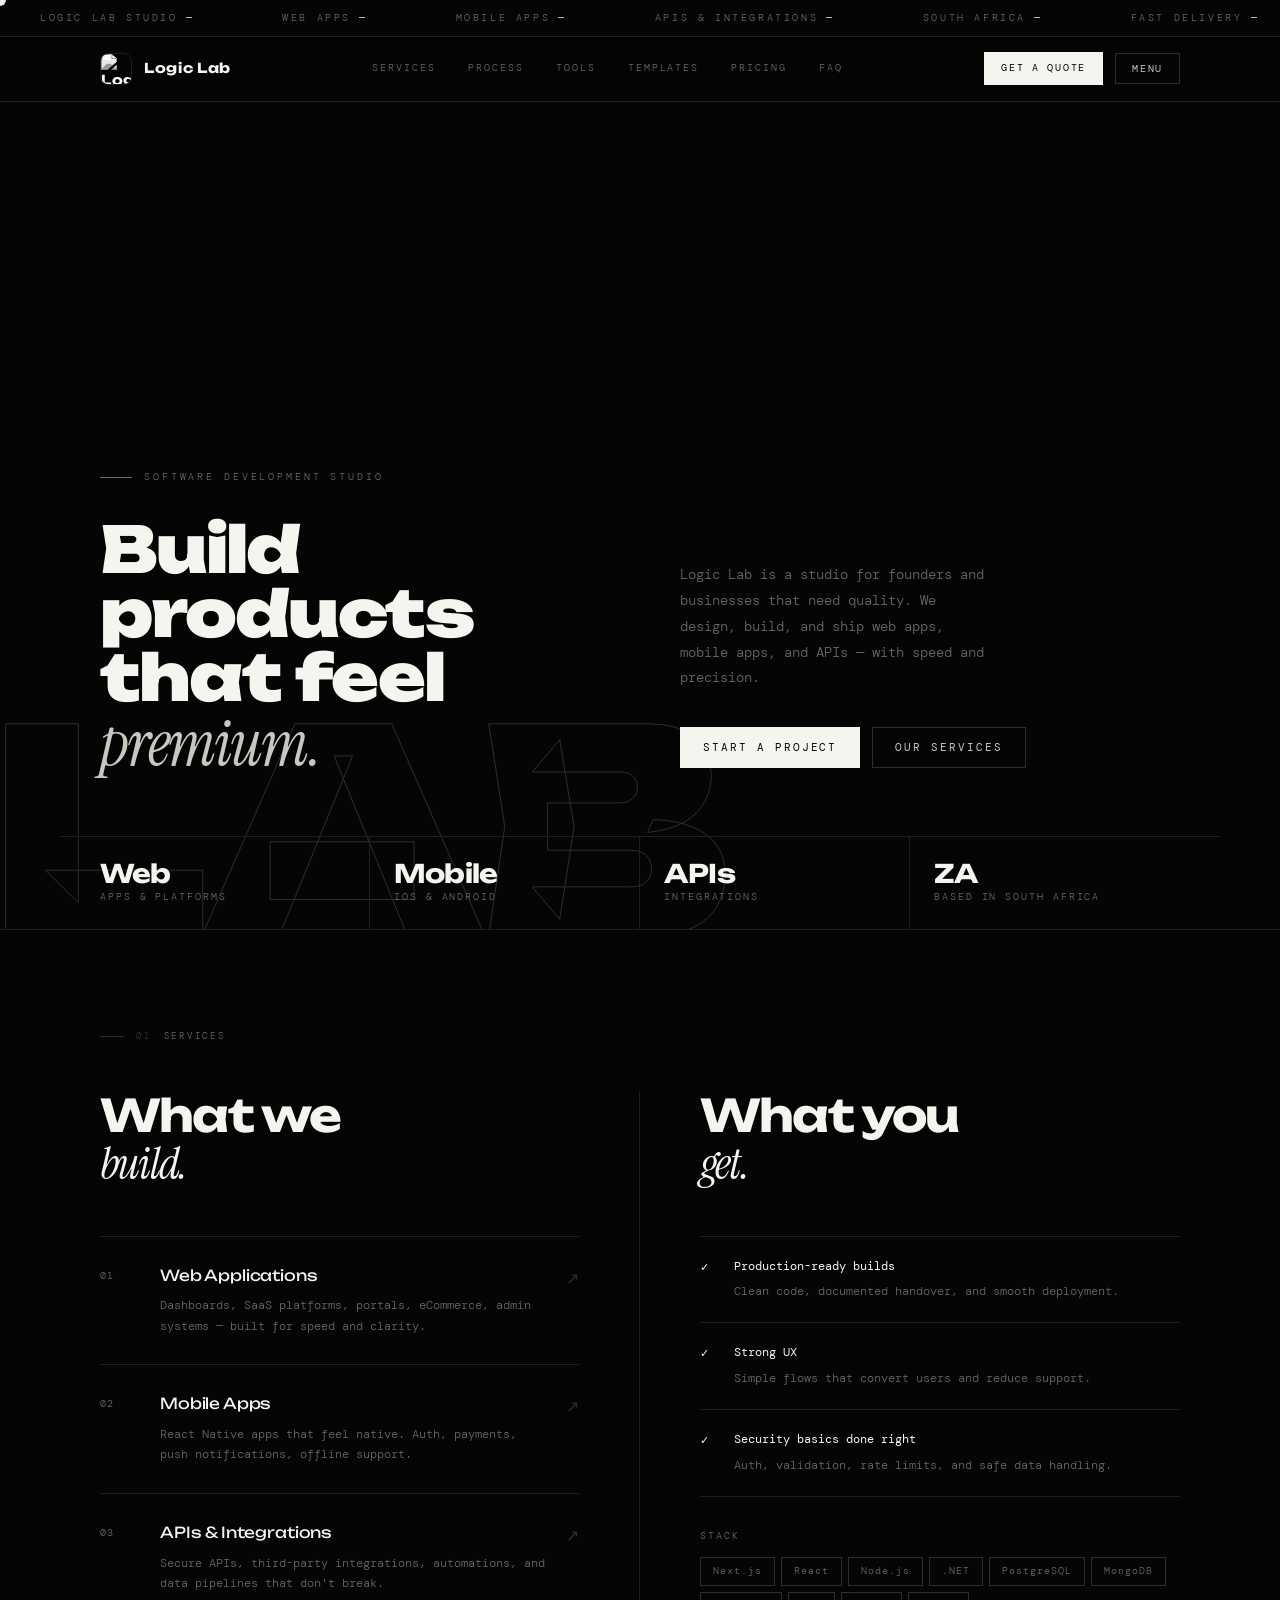
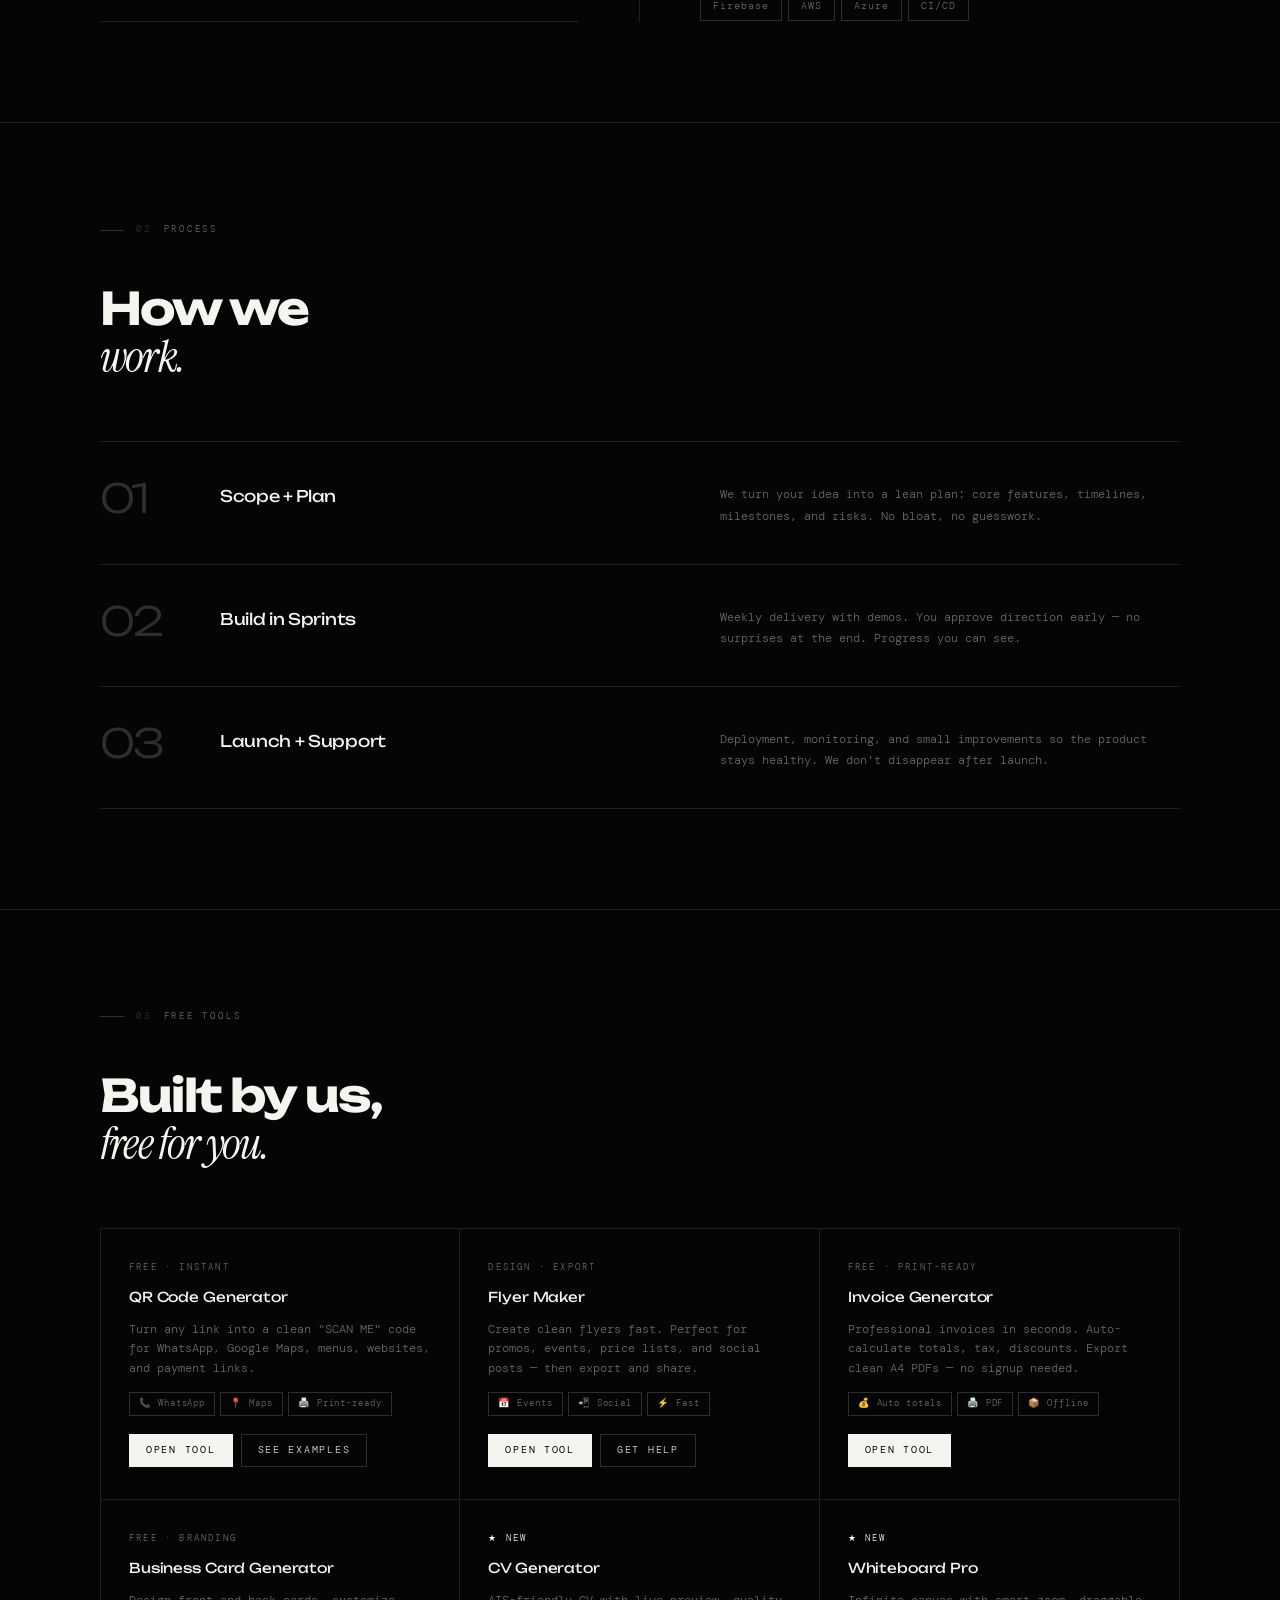
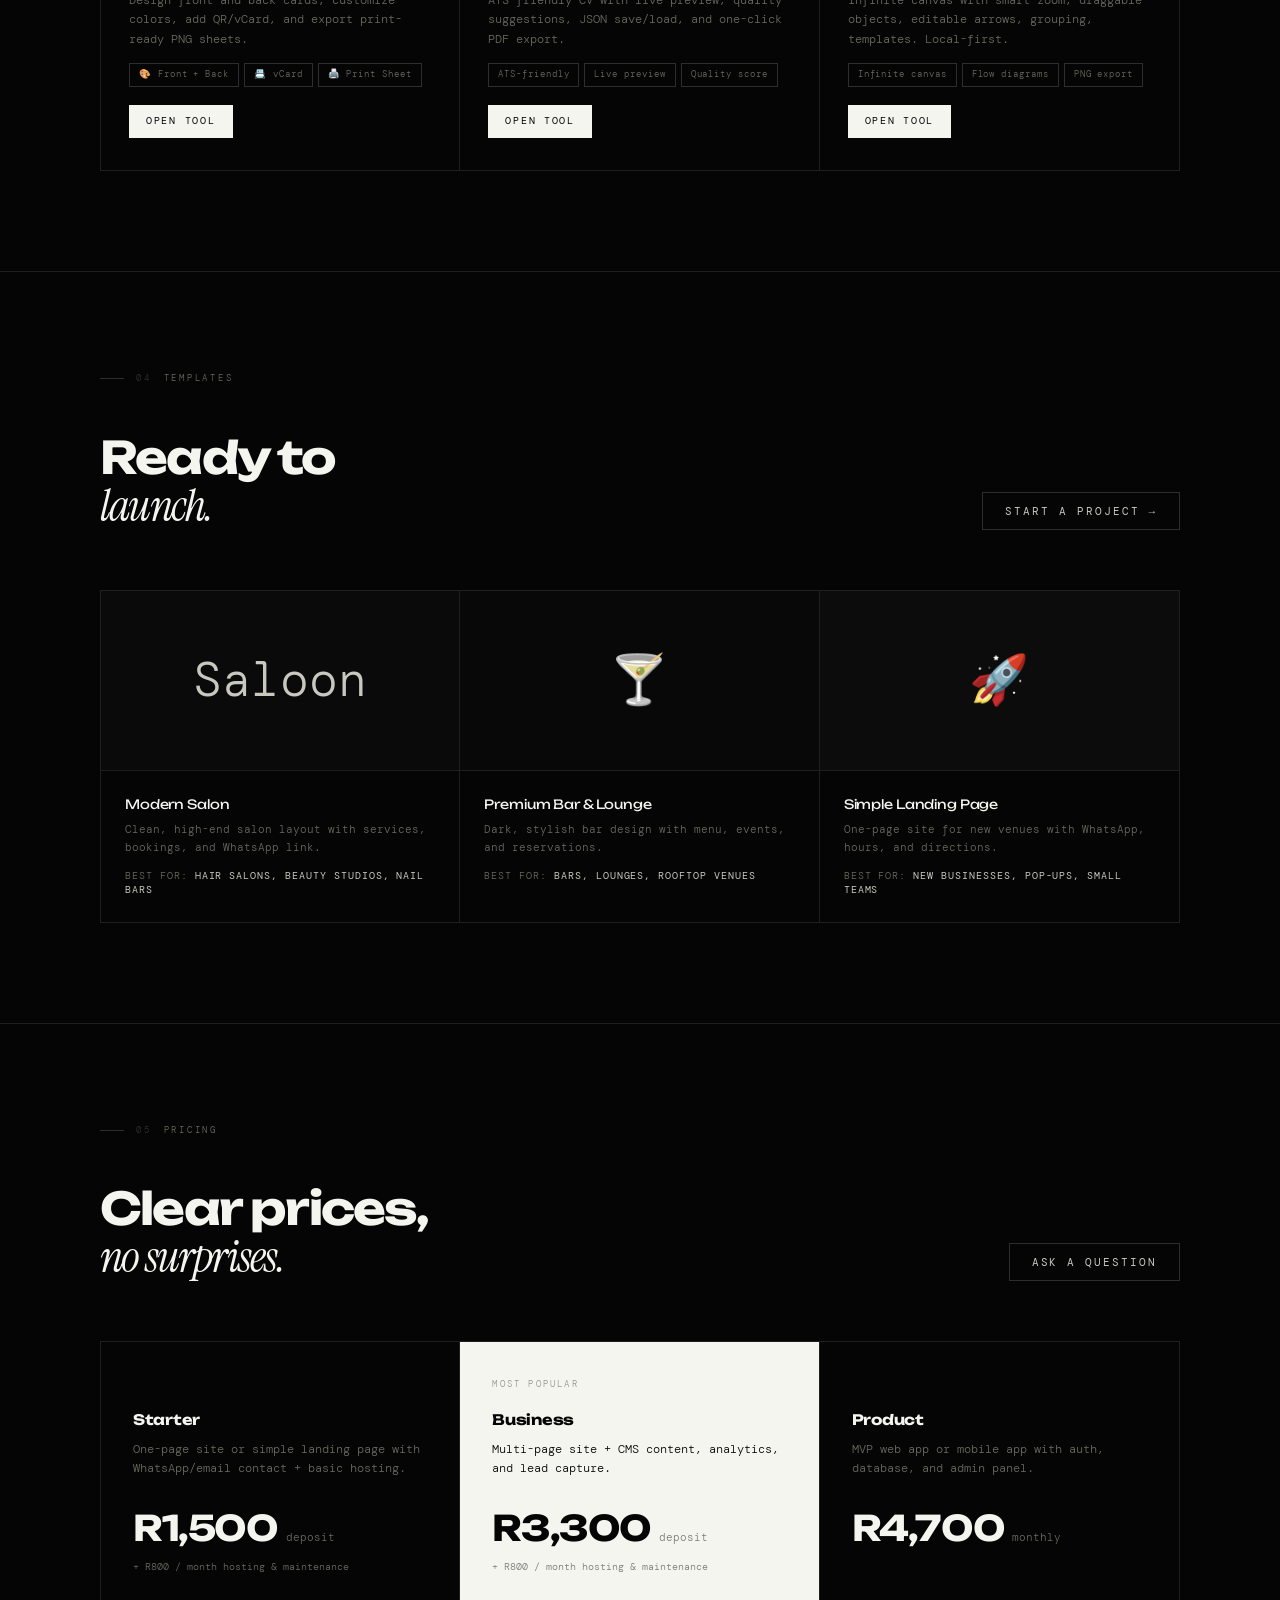
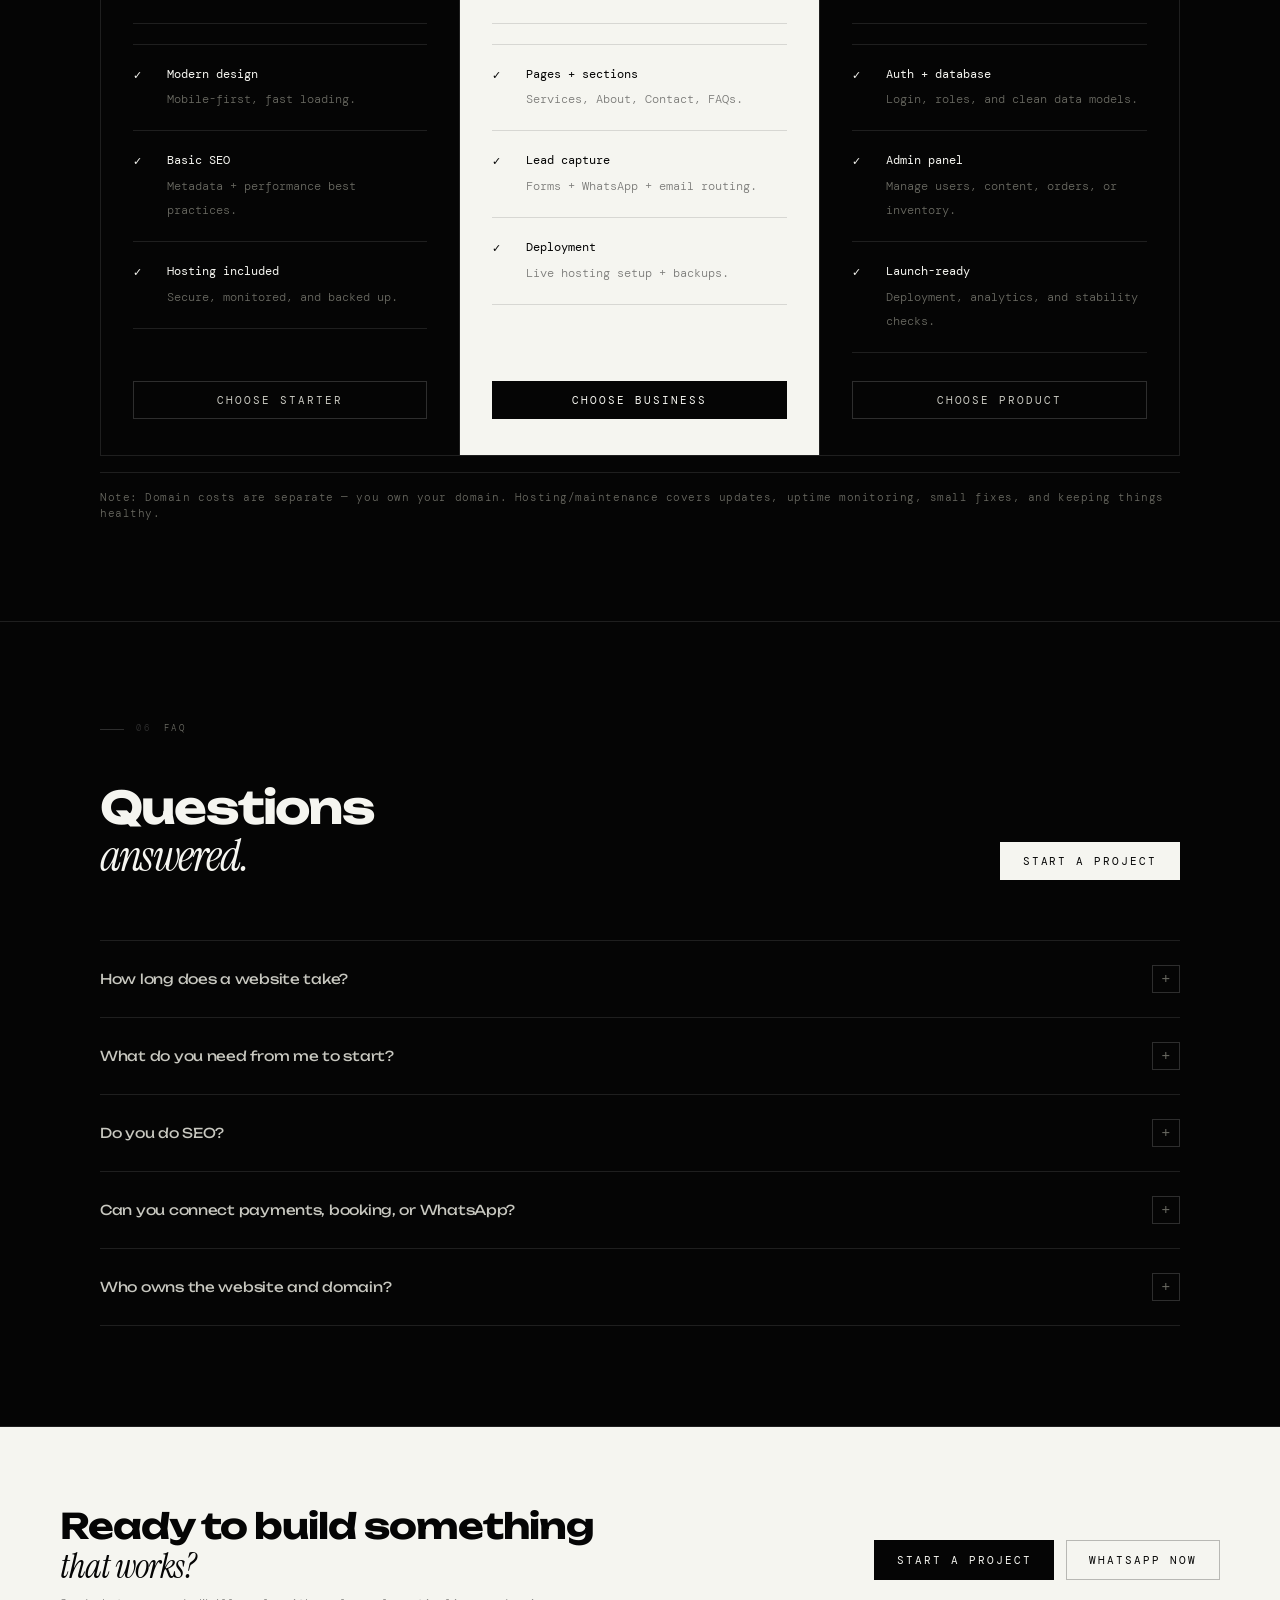
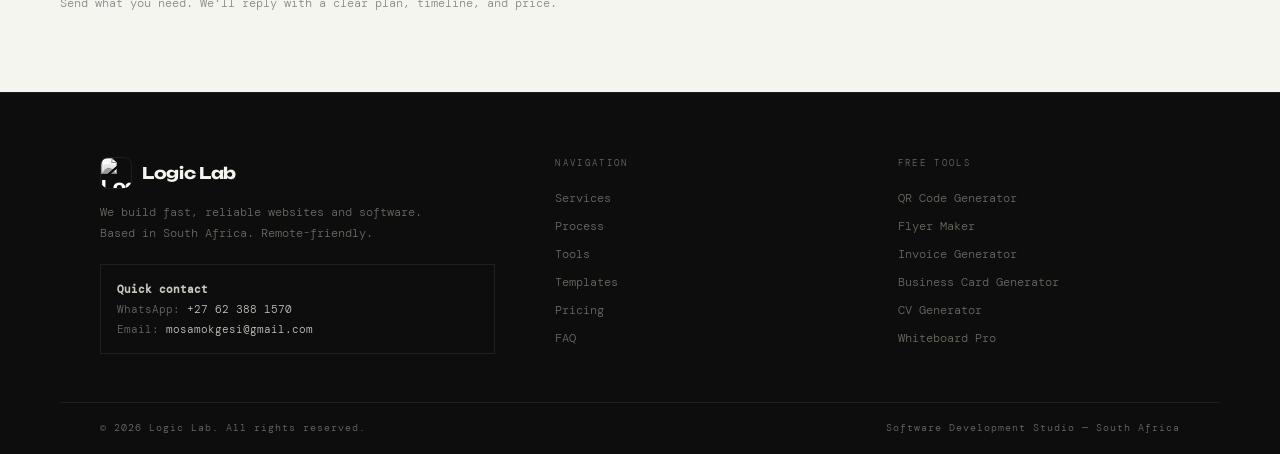
==== commit 43d325d9: "Add files via upload" ====
--- a/index.html
+++ b/index.html
@@ -1136,7 +1136,7 @@
       </div>
       <div class="templates-grid">
         <a class="tmpl-card" href="Modern Saloon/Modern Saloon.html">
-          <div class="tmpl-thumb t1">💇</div>
+          <div class="tmpl-thumb t1">Saloon</div>
           <div class="tmpl-body">
             <div class="tmpl-name">Modern Salon</div>
             <div class="tmpl-desc">Clean, high-end salon layout with services, bookings, and WhatsApp link.</div>
